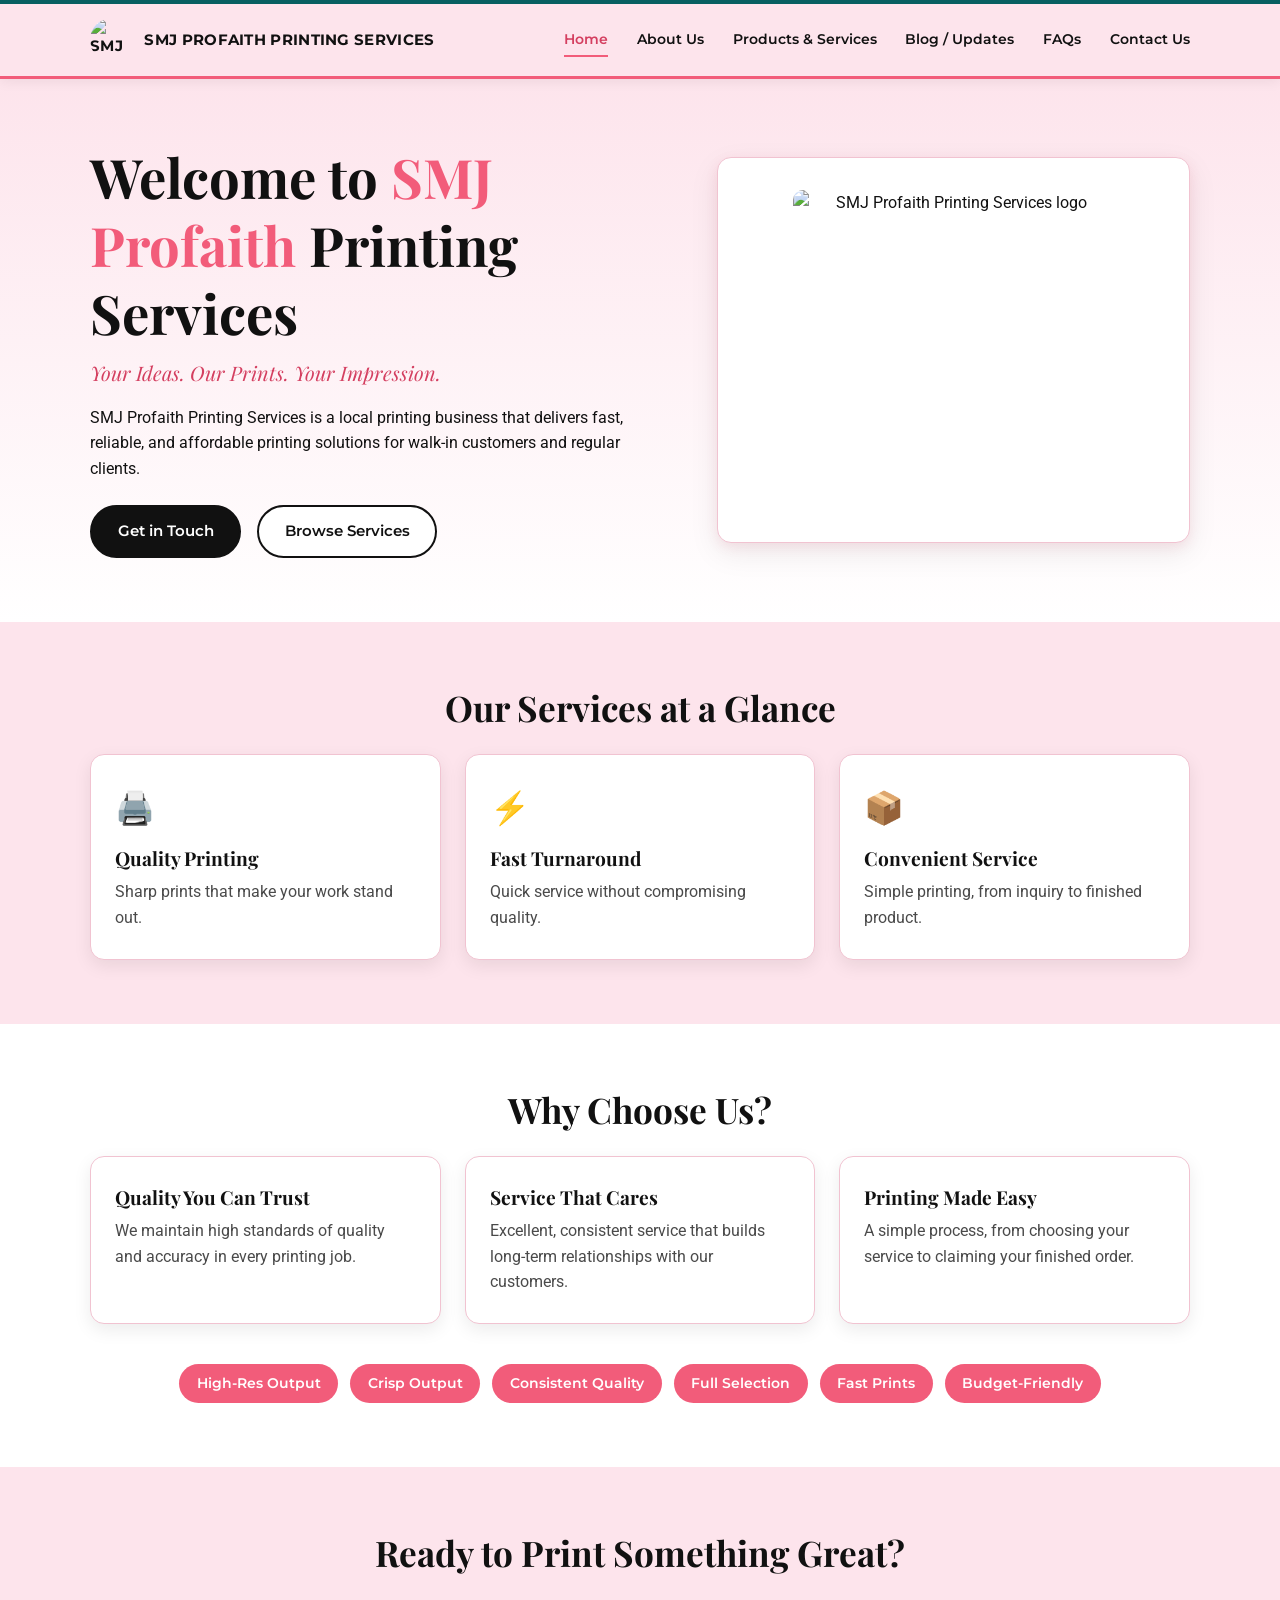
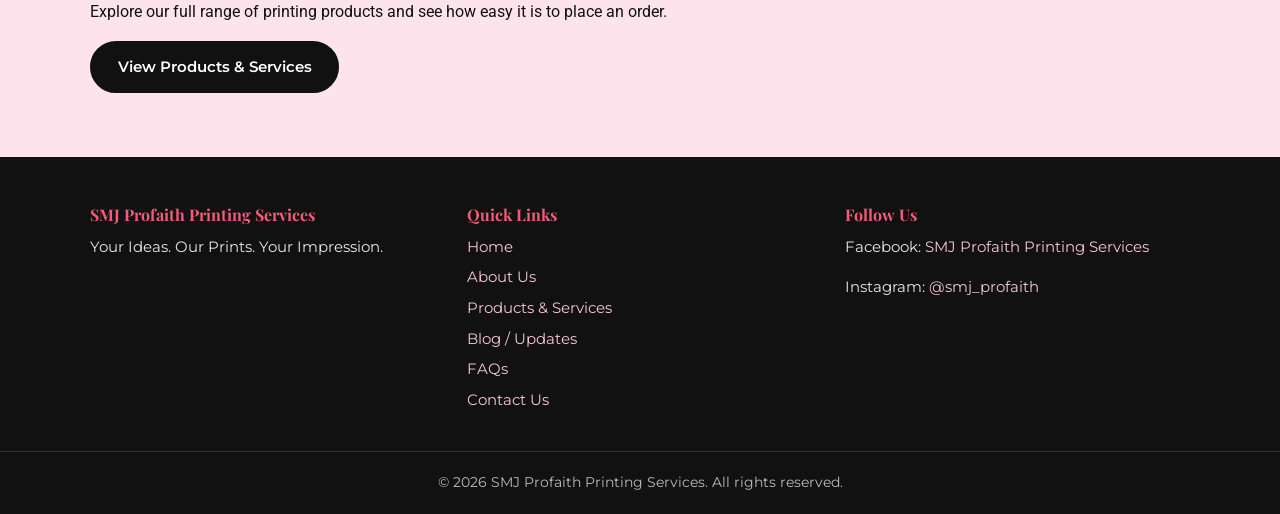
==== index.html @ 3fde3048 "Initial website upload" ====
<!DOCTYPE html>
<html lang="en">
<head>
  <meta charset="UTF-8">
  <meta name="viewport" content="width=device-width, initial-scale=1.0">
  <meta name="description" content="SMJ Profaith Printing Services offers fast, reliable, and affordable printing solutions in Muntinlupa, Philippines.">
  <title>Home | SMJ Profaith Printing Services</title>

  <!-- Google Fonts: Playfair Display (headings), Roboto & Montserrat (interface) -->
  <link rel="preconnect" href="https://fonts.googleapis.com">
  <link rel="preconnect" href="https://fonts.gstatic.com" crossorigin>
  <link href="https://fonts.googleapis.com/css2?family=Montserrat:wght@400;600;700&family=Playfair+Display:ital,wght@0,700;1,400&family=Roboto:wght@400;500;700&display=swap" rel="stylesheet">

  <link rel="stylesheet" href="style.css">
</head>
<body>

  <!-- ===== HEADER / NAVIGATION ===== -->
  <header class="site-header">
    <div class="container nav-wrap">
      <a href="index.html" class="brand">
        <img src="assets/logo.png" alt="SMJ Profaith Printing Services logo" width="44" height="44">
        <span>SMJ Profaith Printing Services</span>
      </a>

      <button class="nav-toggle" aria-expanded="false" aria-controls="site-nav" aria-label="Toggle navigation menu">
        <span></span><span></span><span></span>
      </button>

      <nav id="site-nav" class="site-nav" aria-label="Main navigation">
        <ul>
          <li><a href="index.html" aria-current="page">Home</a></li>
          <li><a href="about.html">About Us</a></li>
          <li><a href="services.html">Products &amp; Services</a></li>
          <li><a href="blog.html">Blog / Updates</a></li>
          <li><a href="faqs.html">FAQs</a></li>
          <li><a href="contact.html">Contact Us</a></li>
        </ul>
      </nav>
    </div>
  </header>

  <main>

    <!-- ===== HERO / COMPANY INTRODUCTION ===== -->
    <section class="hero">
      <div class="container hero-grid">
        <div class="hero-text reveal">
          <h1>Welcome to <span class="accent">SMJ Profaith</span> Printing Services</h1>
          <p class="tagline"><em>Your Ideas. Our Prints. Your Impression.</em></p>
          <p>
            SMJ Profaith Printing Services is a local printing business that delivers fast,
            reliable, and affordable printing solutions for walk-in customers and regular clients.
          </p>
          <div class="btn-group">
            <a href="contact.html" class="btn btn-primary">Get in Touch</a>
            <a href="services.html" class="btn btn-outline">Browse Services</a>
          </div>
        </div>

        <div class="hero-card reveal">
          <img src="assets/logo.png" alt="SMJ Profaith Printing Services logo" width="320" height="320">
        </div>
      </div>
    </section>

    <!-- ===== SERVICES AT A GLANCE ===== -->
    <section class="section section-pink">
      <div class="container">
        <h2 class="section-title">Our Services at a Glance</h2>

        <div class="card-grid">
          <article class="card reveal">
            <div class="card-icon" aria-hidden="true">🖨️</div>
            <h3>Quality Printing</h3>
            <p>Sharp prints that make your work stand out.</p>
          </article>

          <article class="card reveal">
            <div class="card-icon" aria-hidden="true">⚡</div>
            <h3>Fast Turnaround</h3>
            <p>Quick service without compromising quality.</p>
          </article>

          <article class="card reveal">
            <div class="card-icon" aria-hidden="true">📦</div>
            <h3>Convenient Service</h3>
            <p>Simple printing, from inquiry to finished product.</p>
          </article>
        </div>
      </div>
    </section>

    <!-- ===== WHY CHOOSE US ===== -->
    <section class="section">
      <div class="container">
        <h2 class="section-title">Why Choose Us?</h2>

        <div class="card-grid">
          <article class="card reveal">
            <h3>Quality You Can Trust</h3>
            <p>We maintain high standards of quality and accuracy in every printing job.</p>
          </article>

          <article class="card reveal">
            <h3>Service That Cares</h3>
            <p>Excellent, consistent service that builds long-term relationships with our customers.</p>
          </article>

          <article class="card reveal">
            <h3>Printing Made Easy</h3>
            <p>A simple process, from choosing your service to claiming your finished order.</p>
          </article>
        </div>

        <ul class="chip-list" aria-label="Highlights">
          <li>High-Res Output</li>
          <li>Crisp Output</li>
          <li>Consistent Quality</li>
          <li>Full Selection</li>
          <li>Fast Prints</li>
          <li>Budget-Friendly</li>
        </ul>
      </div>
    </section>
    

    
<!-- ===== PRODUCTS HIGHLIGHT CTA ===== -->
    <section class="section section-pink cta">
      <div class="container">
        <h2 class="section-title">Ready to Print Something Great?</h2>
        <p>Explore our full range of printing products and see how easy it is to place an order.</p>
        <a href="services.html" class="btn btn-primary">View Products &amp; Services</a>
      </div>
    </section>

  </main>

  <!-- ===== FOOTER ===== -->
  <footer class="site-footer">
    <div class="container footer-grid">
      <div>
        <h3>SMJ Profaith Printing Services</h3>
        <p>Your Ideas. Our Prints. Your Impression.</p>
      </div>
      <div>
        <h3>Quick Links</h3>
        <ul>
          <li><a href="index.html" >Home</a></li>
          <li><a href="about.html">About Us</a></li>
          <li><a href="services.html">Products &amp; Services</a></li>
          <li><a href="blog.html">Blog / Updates</a></li>
          <li><a href="faqs.html">FAQs</a></li>
          <li><a href="contact.html">Contact Us</a></li>
        </ul>
      </div>
      <div>
        <h3>Follow Us</h3>
        <p>
    Facebook:
    <a href="https://www.facebook.com/share/1EsnK7q3xP/" target="_blank" rel="noopener noreferrer">
      SMJ Profaith Printing Services
    </a>
  </p>
  <p>
    Instagram:
    <a href="https://www.instagram.com/smj_profaith/" target="_blank" rel="noopener noreferrer">
      @smj_profaith
    </a>
  </p>
</div>
    </div>
    <div class="footer-bottom">
      <p>&copy; <span id="year">2026</span> SMJ Profaith Printing Services. All rights reserved.</p>
    </div>
  </footer>

  <script src="script.js"></script>
</body>
</html>
---- style.css ----
:root {
  --pink:        #f25c7a;   /* brand pink (from logo)      */
  --pink-dark:   #d43f60;   /* hover / emphasis             */
  --pink-soft:   #fde4ec;   /* section backgrounds          */
  --white:       #ffffff;
  --black:       #111111;   /* headings & body text         */
  --gray:        #4a4a4a;   /* secondary text               */
  --border:      #f1c3d1;

  --font-heading: "Playfair Display", "Times New Roman", Times, serif;
  --font-ui:      "Montserrat", "Roboto", Arial, sans-serif;
  --font-body:    "Roboto", Arial, sans-serif;

  --radius:      14px;
  --shadow:      0 6px 18px rgba(0, 0, 0, 0.08);
  --max-width:   1140px;
}


/* --------------------------------------------------------------------------
   2. Base / reset
   -------------------------------------------------------------------------- */
*,
*::before,
*::after {
  box-sizing: border-box;
}

html {
  scroll-behavior: smooth;
  scroll-padding-top: 90px;   /* keeps headings clear of the sticky header */
}

body {
  margin: 0;
  font-family: var(--font-body);
  font-size: 1rem;
  line-height: 1.6;
  color: var(--black);
  background: var(--white);
}

img {
  max-width: 100%;
  height: auto;
  display: block;
}

a {
  color: var(--pink-dark);
  text-decoration: none;
}

a:hover,
a:focus {
  text-decoration: underline;
}

:focus-visible {
  outline: 3px solid var(--pink);
  outline-offset: 3px;
}

h1, h2, h3 {
  font-family: var(--font-heading);
  line-height: 1.25;
  margin: 0 0 0.6rem;
}

p {
  margin: 0 0 1rem;
}

ul, ol {
  margin: 0;
  padding: 0;
}


/* --------------------------------------------------------------------------
   3. Layout helpers
   -------------------------------------------------------------------------- */
.container {
  width: 100%;
  max-width: var(--max-width);
  margin: 0 auto;
  padding: 0 1.25rem;
}

.section {
  padding: 4rem 0;
}

.section-pink {
  background: var(--pink-soft);
}

.section-title {
  font-size: clamp(1.6rem, 3vw, 2.2rem);
  text-align: center;
  margin-bottom: 1.5rem;
}

.section-title.left {
  text-align: left;
}

.section-intro {
  text-align: center;
  color: var(--gray);
  max-width: 640px;
  margin: 0 auto 2rem;
}

.card-grid {
  display: grid;
  grid-template-columns: repeat(auto-fit, minmax(230px, 1fr));
  gap: 1.5rem;
}

.card-grid.two-col {
  grid-template-columns: repeat(auto-fit, minmax(300px, 1fr));
}

.split {
  display: grid;
  grid-template-columns: 1fr 1fr;
  gap: 3rem;
  align-items: center;
}


/* --------------------------------------------------------------------------
   4. Buttons
   -------------------------------------------------------------------------- */
.btn {
  display: inline-block;
  font-family: var(--font-ui);
  font-weight: 600;
  font-size: 0.95rem;
  padding: 0.75rem 1.6rem;
  border-radius: 999px;
  border: 2px solid var(--black);
  cursor: pointer;
  transition: background 0.2s ease, color 0.2s ease, transform 0.2s ease;
  text-align: center;
}

.btn:hover,
.btn:focus {
  transform: translateY(-2px);
  text-decoration: none;
}

.btn-primary {
  background: var(--black);
  color: var(--white);
}

.btn-primary:hover,
.btn-primary:focus {
  background: var(--pink);
  border-color: var(--pink);
  color: var(--white);
}

.btn-outline {
  background: var(--white);
  color: var(--black);
}

.btn-outline:hover,
.btn-outline:focus {
  background: var(--pink);
  border-color: var(--pink);
  color: var(--white);
}

.btn-block {
  width: 100%;
}

.btn-group {
  display: flex;
  flex-wrap: wrap;
  gap: 1rem;
  margin-top: 1.5rem;
}


/* --------------------------------------------------------------------------
   5. Header & Navigation
   -------------------------------------------------------------------------- */

.site-header {
  position: sticky;
  top: 0;
  z-index: 1000;
  background: var(--pink-soft);
  border-top: 4px solid #075f61;
  border-bottom: 3px solid var(--pink);
  box-shadow: 0 3px 12px rgba(0, 0, 0, 0.06);
}

.nav-wrap {
  display: flex;
  align-items: center;
  justify-content: space-between;
  min-height: 72px;
  gap: 2rem;
}

/* ===== BRAND ===== */

.brand {
  display: flex;
  align-items: center;
  gap: 0.65rem;
  flex-shrink: 0;

  color: var(--black);
  font-family: var(--font-ui);
  font-size: 0.95rem;
  font-weight: 700;
  letter-spacing: 0.02em;
  text-transform: uppercase;

  text-decoration: none;
}

.brand:hover,
.brand:focus {
  color: var(--black);
  text-decoration: none;
}

.brand img {
  width: 44px;
  height: 44px;
  border-radius: 50%;
  object-fit: cover;
  flex-shrink: 0;
}

/* ===== DESKTOP NAVIGATION ===== */

.site-nav {
  margin-left: auto;
}

.site-nav ul {
  display: flex;
  align-items: center;
  gap: 1.8rem;

  margin: 0;
  padding: 0;

  list-style: none;
}

/*
  IMPORTANT:
  Every navigation link uses exactly the same styling.
  This prevents Products & Services from looking different.
*/

.site-nav ul li {
  margin: 0;
  padding: 0;
}

.site-nav ul li a,
.site-nav ul li a:link,
.site-nav ul li a:visited {
  display: inline-block;

  padding: 0.35rem 0;

  color: var(--black);
  background: transparent;

  border: none;
  border-bottom: 2px solid transparent;
  border-radius: 0;

  font-family: var(--font-ui);
  font-size: 0.9rem;
  font-weight: 600;
  line-height: 1.4;

  text-decoration: none;
  white-space: nowrap;

  transition:
    color 0.2s ease,
    border-color 0.2s ease;
}

/* Same hover effect for EVERY navigation item */

.site-nav ul li a:hover,
.site-nav ul li a:focus-visible {
  color: var(--pink-dark);
  background: transparent;
  border-bottom-color: var(--pink);

  text-decoration: none;
}

/* Active page */

.site-nav ul li a[aria-current="page"] {
  color: var(--pink-dark);
  background: transparent;
  border-bottom-color: var(--pink);

  text-decoration: none;
}

/*
  Explicitly force Products & Services to behave exactly
  like the other navigation links.
*/

.site-nav ul li a[href="services.html"] {
  color: var(--black);
  background: transparent;

  border: none;
  border-bottom: 2px solid transparent;
  border-radius: 0;

  padding: 0.35rem 0;

  font-family: var(--font-ui);
  font-size: 0.9rem;
  font-weight: 600;

  text-decoration: none;
}

.site-nav ul li a[href="services.html"]:hover,
.site-nav ul li a[href="services.html"]:focus-visible {
  color: var(--pink-dark);
  background: transparent;
  border-bottom-color: var(--pink);

  text-decoration: none;
}


/* ===== HAMBURGER BUTTON ===== */

.nav-toggle {
  display: none;

  flex-direction: column;
  justify-content: space-between;

  gap: 5px;

  width: 36px;
  height: 30px;

  padding: 0;

  background: transparent;
  border: none;

  cursor: pointer;
}

.nav-toggle span {
  display: block;

  width: 100%;
  height: 3px;

  background: var(--black);
  border-radius: 2px;

  transition:
    transform 0.25s ease,
    opacity 0.25s ease;
}

.nav-toggle[aria-expanded="true"] span:nth-child(1) {
  transform: translateY(8px) rotate(45deg);
}

.nav-toggle[aria-expanded="true"] span:nth-child(2) {
  opacity: 0;
}

.nav-toggle[aria-expanded="true"] span:nth-child(3) {
  transform: translateY(-8px) rotate(-45deg);
}

/* --------------------------------------------------------------------------
   6. Hero (home page)
   -------------------------------------------------------------------------- */
.hero {
  padding: 4rem 0;
  background: linear-gradient(180deg, var(--pink-soft) 0%, var(--white) 100%);
}

.hero-grid {
  display: grid;
  grid-template-columns: 1.1fr 0.9fr;
  gap: 3rem;
  align-items: center;
}

.hero h1 {
  font-size: clamp(2.2rem, 5vw, 3.4rem);
  font-weight: 700;
}

.hero .accent {
  color: var(--pink);
}

.tagline {
  font-family: var(--font-heading);
  font-size: 1.25rem;
  color: var(--pink-dark);
}

.hero-card {
  background: var(--white);
  border-radius: var(--radius);
  box-shadow: var(--shadow);
  padding: 2rem;
  text-align: center;
  border: 1px solid var(--border);
}

.hero-card img {
  margin: 0 auto;
  max-width: 280px;
}


/* --------------------------------------------------------------------------
   7. Cards & highlights
   -------------------------------------------------------------------------- */
.card {
  background: var(--white);
  border: 1px solid var(--border);
  border-radius: var(--radius);
  padding: 1.75rem 1.5rem;
  box-shadow: var(--shadow);
  transition: transform 0.25s ease, box-shadow 0.25s ease;
}

.card:hover {
  transform: translateY(-4px);
  box-shadow: 0 10px 24px rgba(0, 0, 0, 0.12);
}

.card h3 {
  font-size: 1.2rem;
  color: var(--black);
}

.card p {
  color: var(--gray);
  margin: 0;
}

.card-large {
  padding: 2.25rem 2rem;
}

.card-icon {
  font-size: 2rem;
  margin-bottom: 0.75rem;
}

.chip-list {
  list-style: none;
  display: flex;
  flex-wrap: wrap;
  justify-content: center;
  gap: 0.75rem;
  margin-top: 2.5rem;
}

.chip-list li {
  font-family: var(--font-ui);
  font-weight: 600;
  font-size: 0.9rem;
  background: var(--pink);
  color: var(--white);
  padding: 0.5rem 1.1rem;
  border-radius: 999px;
}

.logo-panel,
.form-wrap,
.contact-info {
  background: var(--white);
  border-radius: var(--radius);
  box-shadow: var(--shadow);
  padding: 2rem;
  border: 1px solid var(--border);
}

.logo-panel img {
  margin: 0 auto;
  max-width: 260px;
}


/* --------------------------------------------------------------------------
   8. Page banner (inner pages)
   -------------------------------------------------------------------------- */
.page-banner {
  background: var(--pink);
  color: var(--white);
  text-align: center;
  padding: 3.5rem 0;
}

.page-banner h1 {
  font-size: clamp(2rem, 4vw, 2.8rem);
  color: var(--white);
}

.page-banner p {
  max-width: 680px;
  margin: 0 auto;
  font-size: 1.05rem;
}


/* --------------------------------------------------------------------------
   9. About Us: objectives
   -------------------------------------------------------------------------- */
.objectives {
  list-style: none;
  display: grid;
  grid-template-columns: repeat(auto-fit, minmax(220px, 1fr));
  gap: 1.5rem;
  counter-reset: obj;
}

.objectives li.card {
  position: relative;
  padding-top: 2.5rem;
}

.objectives li.card::before {
  counter-increment: obj;
  content: counter(obj);
  position: absolute;
  top: -16px;
  left: 1.25rem;
  width: 34px;
  height: 34px;
  line-height: 34px;
  text-align: center;
  font-family: var(--font-ui);
  font-weight: 700;
  background: var(--black);
  color: var(--white);
  border-radius: 50%;
}


/* --------------------------------------------------------------------------
   10. Products & Services
   -------------------------------------------------------------------------- */
.product-card {
  border-top: 5px solid var(--pink);
}

.steps {
  list-style: none;
  display: grid;
  grid-template-columns: repeat(auto-fit, minmax(220px, 1fr));
  gap: 1.5rem;
  counter-reset: step;
}

.step {
  position: relative;
  background: var(--white);
  border-radius: var(--radius);
  padding: 2rem 1.5rem 1.5rem;
  box-shadow: var(--shadow);
  border: 1px solid var(--border);
  text-align: center;
}

.step-number {
  display: inline-flex;
  align-items: center;
  justify-content: center;
  width: 48px;
  height: 48px;
  margin: 0 auto 0.75rem;
  border-radius: 50%;
  background: var(--pink);
  color: var(--white);
  font-family: var(--font-ui);
  font-weight: 700;
  font-size: 1.2rem;
}

.step h3 {
  font-size: 1.1rem;
}

.step p {
  color: var(--gray);
  font-size: 0.95rem;
  margin: 0;
}

.cta-inline {
  text-align: center;
  margin-top: 2.5rem;
}


/* --------------------------------------------------------------------------
   11. Contact page
   -------------------------------------------------------------------------- */
.contact-grid {
  display: grid;
  grid-template-columns: 1.2fr 0.8fr;
  gap: 2.5rem;
  align-items: start;
  margin-bottom: 3rem;
}

.form-group {
  margin-bottom: 1.1rem;
}

.form-group label {
  display: block;
  font-family: var(--font-ui);
  font-weight: 600;
  font-size: 0.9rem;
  margin-bottom: 0.35rem;
}

.required {
  color: var(--pink-dark);
}

.inquiry-form input,
.inquiry-form select,
.inquiry-form textarea {
  width: 100%;
  font-family: var(--font-body);
  font-size: 1rem;
  padding: 0.7rem 0.9rem;
  border: 1.5px solid #cfcfcf;
  border-radius: 8px;
  background: var(--white);
  transition: border-color 0.2s ease, box-shadow 0.2s ease;
}

.inquiry-form input:focus,
.inquiry-form select:focus,
.inquiry-form textarea:focus {
  outline: none;
  border-color: var(--pink);
  box-shadow: 0 0 0 3px rgba(242, 92, 122, 0.2);
}

.inquiry-form textarea {
  resize: vertical;
}

.inquiry-form .invalid {
  border-color: #c0392b;
}

.error-msg {
  display: block;
  min-height: 1rem;
  color: #c0392b;
  font-size: 0.82rem;
  margin-top: 0.25rem;
}

.form-status {
  margin-top: 1rem;
  font-weight: 600;
  text-align: center;
  min-height: 1.5rem;
}

.form-status.success {
  color: #1e7b45;
}

.form-status.error {
  color: #c0392b;
}

.form-note {
  font-size: 0.8rem;
  color: var(--gray);
  text-align: center;
  margin-top: 0.75rem;
}

.info-block {
  margin-bottom: 1.5rem;
  padding-bottom: 1.25rem;
  border-bottom: 1px dashed var(--border);
}

.info-block:last-child {
  border-bottom: none;
}

.info-block h3 {
  font-family: var(--font-ui);
  font-size: 0.85rem;
  letter-spacing: 0.08em;
  text-transform: uppercase;
  color: var(--pink-dark);
  margin-bottom: 0.4rem;
}

.info-block p {
  margin: 0;
}

.social-links {
  list-style: none;
}

.social-links li {
  margin-bottom: 0.4rem;
}

.map-wrap {
  border-radius: var(--radius);
  overflow: hidden;
  box-shadow: var(--shadow);
  border: 1px solid var(--border);
}


/* --------------------------------------------------------------------------
   12. Footer
   -------------------------------------------------------------------------- */
.site-footer {
  background: var(--black);
  color: #e8e8e8;
  padding-top: 3rem;
  font-size: 0.95rem;
}

.site-footer h3 {
  font-family: var(--font-ui);
  font-size: 1rem;
  color: var(--pink);
}

.site-footer a {
  color: #f7c6d3;
}

.site-footer a:hover,
.site-footer a:focus {
  color: var(--white);
}

.site-footer ul {
  list-style: none;
}

.site-footer li {
  margin-bottom: 0.4rem;
}

.footer-grid {
  display: grid;
  grid-template-columns: repeat(auto-fit, minmax(220px, 1fr));
  gap: 2rem;
  padding-bottom: 2rem;
}

.footer-bottom {
  border-top: 1px solid #333;
  text-align: center;
  padding: 1.25rem 0;
  font-size: 0.85rem;
  color: #bbb;
}

.footer-bottom p {
  margin: 0;
}


/* --------------------------------------------------------------------------
   13. Scroll reveal animation
   -------------------------------------------------------------------------- */
.reveal {
  opacity: 0;
  transform: translateY(20px);
  transition: opacity 0.6s ease, transform 0.6s ease;
}

.reveal.visible {
  opacity: 1;
  transform: translateY(0);
}

/* Respect users who prefer reduced motion */
@media (prefers-reduced-motion: reduce) {
  *,
  *::before,
  *::after {
    transition: none !important;
    animation: none !important;
    scroll-behavior: auto !important;
  }

  .reveal {
    opacity: 1;
    transform: none;
  }
}


/* --------------------------------------------------------------------------
   14. Responsive design
   -------------------------------------------------------------------------- */

/* Tablets and below */
@media (max-width: 900px) {
  .hero-grid,
  .split,
  .contact-grid {
    grid-template-columns: 1fr;
  }

  .hero-card {
    order: -1;
  }
}

/* Mobile: hamburger menu */
@media (max-width: 768px) {

  .nav-wrap {
    min-height: 68px;
  }

  .nav-toggle {
    display: flex;
    flex-shrink: 0;
  }

  .site-nav {
    position: absolute;
    top: 100%;
    left: 0;
    right: 0;

    margin-left: 0;

    background: var(--pink-soft);

    border-bottom: 3px solid var(--pink);

    display: none;

    box-shadow: 0 8px 18px rgba(0, 0, 0, 0.08);
  }

  .site-nav.open {
    display: block;
  }

  .site-nav ul {
    display: flex;
    flex-direction: column;
    align-items: stretch;

    gap: 0;
  }

  .site-nav ul li {
    border-top: 1px solid var(--border);
  }

  .site-nav ul li a,
  .site-nav ul li a:link,
  .site-nav ul li a:visited,
  .site-nav ul li a[href="services.html"] {
    display: block;

    width: 100%;

    padding: 0.9rem 1.25rem;

    color: var(--black);
    background: transparent;

    border: none;
    border-radius: 0;

    font-family: var(--font-ui);
    font-size: 0.9rem;
    font-weight: 600;

    text-decoration: none;
  }

  .site-nav ul li a:hover,
  .site-nav ul li a:focus-visible,
  .site-nav ul li a[aria-current="page"] {
    color: var(--pink-dark);
    background: var(--pink-soft);

    border: none;
    text-decoration: none;
  }

  .site-nav ul li a[href="services.html"]:hover,
  .site-nav ul li a[href="services.html"]:focus-visible {
    color: var(--pink-dark);
    background: var(--pink-soft);

    border: none;
    text-decoration: none;
  }

  .section {
    padding: 3rem 0;
  }

  .brand span {
    font-size: 0.8rem;
  }
}

/* ==========================================================================
   15. Blog / Updates
   ========================================================================== */

.blog-card {
  text-align: left;
  border-top: 5px solid var(--pink);
}

.blog-icon {
  font-size: 2.2rem;
  margin-bottom: 0.75rem;
}

.update-note {
  font-size: 0.85rem;
  font-style: italic;
  color: var(--pink-dark) !important;
  margin-top: 1rem !important;
}

.text-link {
  display: inline-block;
  margin-top: 1rem;
  font-family: var(--font-ui);
  font-weight: 600;
  color: var(--pink-dark);
}

.text-link:hover {
  color: var(--pink);
}

.community-content {
  background: var(--white);
  border: 1px solid var(--border);
  border-radius: var(--radius);
  box-shadow: var(--shadow);
  padding: 2rem;
  max-width: 850px;
  margin: 0 auto;
}

.community-content > div {
  padding: 1.25rem 0;
  border-bottom: 1px dashed var(--border);
}

.community-content > div:first-child {
  padding-top: 0;
}

.community-content > div:last-child {
  border-bottom: none;
  padding-bottom: 0;
}

.community-content h3 {
  color: var(--black);
  font-size: 1.2rem;
}


/* ==========================================================================
   16. FAQs
   ========================================================================== */

.faq-list {
  max-width: 850px;
  margin: 0 auto;
}

.faq-item {
  background: var(--white);
  border: 1px solid var(--border);
  border-radius: var(--radius);
  box-shadow: var(--shadow);
  margin-bottom: 1rem;
  overflow: hidden;
}

.faq-question {
  width: 100%;
  display: flex;
  align-items: center;
  justify-content: space-between;
  gap: 1rem;
  padding: 1.2rem 1.4rem;
  background: var(--white);
  color: var(--black);
  border: none;
  cursor: pointer;
  text-align: left;
  font-family: var(--font-ui);
  font-size: 0.95rem;
  font-weight: 600;
}

.faq-question:hover,
.faq-question:focus {
  background: var(--pink-soft);
}

.faq-icon {
  flex-shrink: 0;
  width: 28px;
  height: 28px;
  display: inline-flex;
  align-items: center;
  justify-content: center;
  border-radius: 50%;
  background: var(--pink);
  color: var(--white);
  font-size: 1.2rem;
  line-height: 1;
  transition: transform 0.2s ease;
}

.faq-question[aria-expanded="true"] .faq-icon {
  transform: rotate(45deg);
}

.faq-answer {
  display: none;
  padding: 0 1.4rem 1.3rem;
  border-top: 1px solid var(--border);
}

.faq-answer p {
  color: var(--gray);
  margin: 1rem 0 0;
}

.faq-item.open .faq-answer {
  display: block;
}

.faq-contact {
  max-width: 850px;
  margin: 2.5rem auto 0;
  padding: 2rem;
  text-align: center;
  background: var(--pink-soft);
  border: 1px solid var(--border);
  border-radius: var(--radius);
}

.faq-contact h3 {
  font-size: 1.4rem;
}

.faq-contact p {
  color: var(--gray);
}
.featured-works {
  background: var(--white);
}

.featured-card:hover {
  transform: translateY(-6px);
  box-shadow: 0 14px 30px rgba(0, 0, 0, 0.12);
}

.image-button {
  position: relative;
  display: block;
  width: 100%;
  padding: 0;
  border: none;
  background: var(--pink-soft);
  cursor: pointer;
  overflow: hidden;
}

.image-button img {
  width: 100%;
  height: 300px;
  object-fit: cover;
  transition: transform 0.45s ease;
}

.image-button:hover img,
.image-button:focus img {
  transform: scale(1.06);
}

.zoom-label {
  position: absolute;
  left: 50%;
  bottom: 1rem;
  transform: translateX(-50%);
  background: rgba(17, 17, 17, 0.82);
  color: var(--white);
  padding: 0.45rem 0.9rem;
  border-radius: 999px;
  font-family: var(--font-ui);
  font-size: 0.78rem;
  font-weight: 600;
  opacity: 0;
  transition: opacity 0.25s ease;
  pointer-events: none;
  white-space: nowrap;
}

.image-button:hover .zoom-label,
.image-button:focus .zoom-label {
  opacity: 1;
}

.featured-content {
  padding: 1.4rem 1.5rem 1.6rem;
  text-align: center;
}

.featured-content h3 {
  font-size: 1.25rem;
  margin-bottom: 0.45rem;
  color: var(--black);
}

.featured-content p {
  color: var(--gray);
  margin: 0;
  font-size: 0.95rem;
}

.image-lightbox {
  position: fixed;
  inset: 0;
  z-index: 9999;
  display: flex;
  align-items: center;
  justify-content: center;
  padding: 2rem;
  background: rgba(17, 17, 17, 0.88);
  opacity: 0;
  visibility: hidden;
  pointer-events: none;
  transition: opacity 0.3s ease, visibility 0.3s ease;
}

.image-lightbox.active {
  opacity: 1;
  visibility: visible;
  pointer-events: auto;
}

.lightbox-content {
  max-width: 1000px;
  max-height: 90vh;
  text-align: center;
  transform: scale(0.85);
  transition: transform 0.35s ease;
}

.image-lightbox.active .lightbox-content {
  transform: scale(1);
}

.lightbox-content img {
  max-width: 100%;
  max-height: 78vh;
  width: auto;
  height: auto;
  margin: 0 auto;
  border-radius: var(--radius);
  box-shadow: 0 20px 50px rgba(0, 0, 0, 0.35);
  object-fit: contain;
}

.lightbox-content p {
  margin: 1rem 0 0;
  color: var(--white);
  font-family: var(--font-ui);
  font-weight: 600;
  font-size: 1rem;
}

.lightbox-close {
  position: absolute;
  top: 1.25rem;
  right: 1.5rem;
  width: 46px;
  height: 46px;
  display: flex;
  align-items: center;
  justify-content: center;
  border: 2px solid var(--white);
  border-radius: 50%;
  background: transparent;
  color: var(--white);
  font-size: 2rem;
  line-height: 1;
  cursor: pointer;
  transition: background 0.2s ease, color 0.2s ease, transform 0.2s ease;
}

.lightbox-close:hover,
.lightbox-close:focus {
  background: var(--pink);
  border-color: var(--pink);
  transform: rotate(90deg);
}

body.lightbox-open {
  overflow: hidden;
}

@media (max-width: 700px) {
  .featured-grid {
    grid-template-columns: 1fr;
    gap: 1.5rem;
  }

  .image-button img {
    height: 260px;
  }

  .image-lightbox {
    padding: 1rem;
  }

  .lightbox-content img {
    max-height: 75vh;
  }

  .lightbox-close {
    top: 0.8rem;
    right: 0.8rem;
    width: 42px;
    height: 42px;
  }
}
.what-you-get-products {
  margin-bottom: 20px;
}

.what-you-get-description {
  max-width: 850px;
  margin: 35px auto 0;
  text-align: center;
}

.what-you-get-description p {
  margin-bottom: 20px;
  line-height: 1.8;
}

.what-you-get-description .btn {
  display: inline-block;
}

.service-highlights {
  margin-top: 0;
}

.service-highlights-button {
  text-align: center;
  margin-top: 30px;
}

.service-highlights-button .btn {
  display: inline-block;
}
/* =========================================================
   ENHANCED PRODUCTS & SERVICES DESIGN
   ========================================================= */


/* ===== PAGE BANNER ===== */

.services-banner {
  position: relative;
  overflow: hidden;
}

.services-banner::before {
  content: "";
  position: absolute;
  width: 260px;
  height: 260px;
  border-radius: 50%;
  background: rgba(242, 92, 122, 0.08);
  top: -100px;
  right: 8%;
}

.services-banner::after {
  content: "";
  position: absolute;
  width: 180px;
  height: 180px;
  border-radius: 50%;
  background: rgba(242, 92, 122, 0.06);
  bottom: -90px;
  left: 8%;
}

.services-banner .container {
  position: relative;
  z-index: 2;
}

.banner-label {
  color: var(--pink);
  font-family: "Montserrat", sans-serif;
  font-size: 0.78rem;
  font-weight: 700;
  letter-spacing: 3px;
  margin-bottom: 12px;
  text-transform: uppercase;
}


/* ===== SECTION HEADINGS ===== */

.section-heading {
  max-width: 720px;
  margin: 0 auto 55px;
  text-align: center;
}

.section-label {
  display: inline-block;
  margin-bottom: 12px;

  color: var(--pink);
  font-family: "Montserrat", sans-serif;
  font-size: 0.75rem;
  font-weight: 700;
  letter-spacing: 3px;
  text-transform: uppercase;
}

.section-heading .section-title {
  margin-bottom: 16px;

  font-family: "Playfair Display", serif;
  font-size: clamp(2rem, 4vw, 3rem);
  font-weight: 700;
  line-height: 1.15;
}

.section-intro {
  max-width: 650px;
  margin: 0 auto;

  color: var(--gray);
  font-family: "Montserrat", sans-serif;
  font-size: 0.95rem;
  line-height: 1.8;
}


/* =========================================================
   WHAT YOU GET
   ========================================================= */

.what-you-get-section {
  background: #ffffff;
  padding-top: 90px;
  padding-bottom: 100px;
}


/* Product name cards */

.what-you-get-grid {
  display: grid;
  grid-template-columns: repeat(5, 1fr);
  gap: 18px;
  align-items: stretch;
}


.simple-product-card {
  position: relative;

  min-height: 150px;
  padding: 30px 22px;

  display: flex;
  flex-direction: column;
  justify-content: flex-end;

  background: #ffffff;
  border: 1px solid var(--border);
  border-radius: 18px;

  box-shadow: 0 8px 25px rgba(0, 0, 0, 0.05);

  overflow: hidden;

  transition:
    transform 0.3s ease,
    box-shadow 0.3s ease,
    border-color 0.3s ease;
}


.simple-product-card::before {
  content: "";

  position: absolute;
  top: 0;
  left: 0;

  width: 100%;
  height: 5px;

  background: var(--pink);

  transform: scaleX(0);
  transform-origin: left;

  transition: transform 0.3s ease;
}


.simple-product-card:hover {
  transform: translateY(-8px);

  border-color: var(--pink);

  box-shadow: 0 16px 35px rgba(242, 92, 122, 0.13);
}


.simple-product-card:hover::before {
  transform: scaleX(1);
}


.product-number {
  position: absolute;
  top: 20px;
  right: 20px;

  color: #e8d9df;

  font-family: "Montserrat", sans-serif;
  font-size: 0.72rem;
  font-weight: 700;
  letter-spacing: 1px;
}


.simple-product-card h3 {
  margin: 0;

  color: var(--black);

  font-family: "Playfair Display", serif;
  font-size: 1.35rem;
  font-weight: 700;
}


/* Description */

.what-you-get-description {
  max-width: 850px;
  margin: 65px auto 0;

  text-align: center;
}


.description-line {
  width: 55px;
  height: 3px;

  margin: 0 auto 25px;

  background: var(--pink);
  border-radius: 10px;
}


.what-you-get-description p {
  margin: 0 auto 25px;

  color: var(--gray);

  font-family: "Montserrat", sans-serif;
  font-size: 0.96rem;
  line-height: 1.9;
}


/* ===== BUTTONS ===== */

.what-you-get-description .btn,
.service-highlights-button .btn {
  display: inline-flex;
  align-items: center;
  justify-content: center;
  gap: 10px;
}


.what-you-get-description .btn span,
.service-highlights-button .btn span {
  font-size: 1.05rem;

  transition: transform 0.25s ease;
}


.what-you-get-description .btn:hover span,
.service-highlights-button .btn:hover span {
  transform: translateX(4px);
}


/* =========================================================
   SERVICE HIGHLIGHTS
   ========================================================= */

.service-highlights-section {
  position: relative;

  background: var(--pink-soft);

  padding-top: 100px;
  padding-bottom: 100px;

  overflow: hidden;
}


.service-highlights-section::before {
  content: "";

  position: absolute;

  width: 420px;
  height: 420px;

  border-radius: 50%;

  background: rgba(242, 92, 122, 0.08);

  top: -210px;
  right: -100px;
}


.service-highlights-section::after {
  content: "";

  position: absolute;

  width: 300px;
  height: 300px;

  border-radius: 50%;

  background: rgba(255, 255, 255, 0.5);

  bottom: -160px;
  left: -100px;
}


.service-highlights-section .container {
  position: relative;
  z-index: 2;
}


.service-highlights-section .section-heading {
  margin-bottom: 55px;
}


.service-highlights-section .section-title {
  color: var(--black);
}


/* Highlight cards */

.service-highlight-grid {
  display: grid;

  grid-template-columns: repeat(2, 1fr);

  gap: 22px;
}


.highlight-card {
  position: relative;

  display: flex;
  gap: 22px;

  padding: 30px;

  background: rgba(255, 255, 255, 0.92);

  border: 1px solid rgba(242, 92, 122, 0.14);

  border-radius: 20px;

  box-shadow: 0 8px 25px rgba(0, 0, 0, 0.04);

  transition:
    transform 0.3s ease,
    box-shadow 0.3s ease;
}


.highlight-card:hover {
  transform: translateY(-7px);

  box-shadow: 0 16px 35px rgba(0, 0, 0, 0.08);
}


.highlight-number {
  flex: 0 0 auto;

  width: 48px;
  height: 48px;

  display: flex;
  align-items: center;
  justify-content: center;

  background: var(--pink-soft);

  color: var(--pink);

  border-radius: 50%;

  font-family: "Montserrat", sans-serif;
  font-size: 0.75rem;
  font-weight: 700;
}


.highlight-content h3 {
  margin: 0 0 10px;

  color: var(--black);

  font-family: "Playfair Display", serif;
  font-size: 1.35rem;
}


.highlight-content p {
  margin: 0;

  color: var(--gray);

  font-family: "Montserrat", sans-serif;
  font-size: 0.88rem;
  line-height: 1.8;
}


/* Last card */

.highlight-card:last-child {
  grid-column: 1 / -1;

  max-width: calc(50% - 11px);
  width: 100%;
  justify-self: center;
}


/* Service button */

.service-highlights-button {
  position: relative;

  text-align: center;

  margin-top: 45px;
}


.btn-white {
  display: inline-flex;

  align-items: center;
  justify-content: center;
  gap: 10px;

  padding: 13px 25px;

  background: #ffffff;

  color: var(--pink);

  border: 1px solid #ffffff;

  border-radius: 999px;

  font-family: "Montserrat", sans-serif;
  font-size: 0.82rem;
  font-weight: 700;

  text-decoration: none;

  box-shadow: 0 8px 20px rgba(0, 0, 0, 0.08);

  transition:
    transform 0.25s ease,
    box-shadow 0.25s ease,
    background 0.25s ease;
}


.btn-white:hover {
  transform: translateY(-3px);

  background: var(--pink);

  color: #ffffff;

  box-shadow: 0 12px 25px rgba(242, 92, 122, 0.22);
}


/* =========================================================
   ORDER PROCESS
   ========================================================= */

.order-process-section {
  background: #ffffff;

  padding-top: 100px;
  padding-bottom: 100px;
}


.process-grid {
  display: grid;

  grid-template-columns: repeat(4, 1fr);

  gap: 20px;
}


.process-card {
  padding: 30px 25px;

  background: #ffffff;

  border: 1px solid #eeeeee;

  border-radius: 18px;

  text-align: center;

  box-shadow: 0 8px 25px rgba(0, 0, 0, 0.04);

  transition:
    transform 0.3s ease,
    box-shadow 0.3s ease;
}


.process-card:hover {
  transform: translateY(-7px);

  box-shadow: 0 15px 30px rgba(0, 0, 0, 0.08);
}


.process-card > span {
  display: inline-flex;

  align-items: center;
  justify-content: center;

  width: 48px;
  height: 48px;

  margin-bottom: 18px;

  background: var(--pink-soft);

  color: var(--pink);

  border-radius: 50%;

  font-family: "Montserrat", sans-serif;
  font-size: 0.75rem;
  font-weight: 700;
}


.process-card h3 {
  margin-bottom: 10px;

  font-family: "Playfair Display", serif;
  font-size: 1.2rem;
}


.process-card p {
  margin: 0;

  color: var(--gray);

  font-family: "Montserrat", sans-serif;
  font-size: 0.82rem;
  line-height: 1.7;
}


/* =========================================================
   FOOTER FONT
   ========================================================= */

.site-footer,
.site-footer p,
.site-footer a {
  font-family: "Montserrat", sans-serif;
}


.site-footer h3 {
  font-family: "Playfair Display", serif;
}


/* =========================================================
   RESPONSIVE DESIGN
   ========================================================= */

@media (max-width: 1000px) {

  .what-you-get-grid {
    grid-template-columns: repeat(3, 1fr);
  }

  .service-highlight-grid {
    grid-template-columns: 1fr;
  }

  .highlight-card:last-child {
    grid-column: auto;

    max-width: none;
  }

  .process-grid {
    grid-template-columns: repeat(2, 1fr);
  }

}


@media (max-width: 700px) {

  .what-you-get-section,
  .service-highlights-section,
  .order-process-section {
    padding-top: 70px;
    padding-bottom: 70px;
  }


  .section-heading {
    margin-bottom: 40px;
  }


  .what-you-get-grid {
    grid-template-columns: repeat(2, 1fr);
  }


  .simple-product-card {
    min-height: 130px;

    padding: 25px 18px;
  }


  .simple-product-card h3 {
    font-size: 1.15rem;
  }


  .service-highlight-grid {
    grid-template-columns: 1fr;
  }


  .highlight-card {
    padding: 25px;

    gap: 16px;
  }


  .highlight-content h3 {
    font-size: 1.2rem;
  }


  .process-grid {
    grid-template-columns: 1fr;
  }

}


@media (max-width: 480px) {

  .what-you-get-grid {
    grid-template-columns: 1fr;
  }


  .simple-product-card {
    min-height: 115px;
  }


  .highlight-card {
    flex-direction: column;
  }


  .highlight-number {
    width: 42px;
    height: 42px;
  }


  .what-you-get-description {
    margin-top: 50px;
  }


  .what-you-get-description p {
    font-size: 0.88rem;
  }

}
/* ==========================================================
   HERO LOGO - BORDER, SHADOW & CLICK-TO-ZOOM EFFECT
   ========================================================== */

.hero-card {
  position: relative;
  display: flex;
  align-items: center;
  justify-content: center;

  padding: 2rem;

  background: var(--white);

  border: 1.5px solid var(--border);
  border-radius: var(--radius);

  box-shadow:
    0 10px 30px rgba(0, 0, 0, 0.08),
    0 4px 12px rgba(242, 92, 122, 0.10);

  overflow: hidden;

  cursor: zoom-in;

  transition:
    transform 0.3s ease,
    box-shadow 0.3s ease,
    border-color 0.3s ease;
}

.hero-card:hover {
  transform: translateY(-4px);

  border-color: var(--pink);

  box-shadow:
    0 16px 35px rgba(0, 0, 0, 0.12),
    0 6px 18px rgba(242, 92, 122, 0.18);
}

.hero-card img {
  display: block;

  width: 100%;
  max-width: 320px;
  height: auto;

  border-radius: 10px;

  transition:
    transform 0.45s ease,
    filter 0.3s ease;
}

.hero-card:hover img {
  transform: scale(1.04);
  filter: brightness(1.02);
}


/* Small "Click to view" hint */

.hero-card::after {
  content: "Click to view";

  position: absolute;
  bottom: 14px;
  right: 14px;

  padding: 0.4rem 0.7rem;

  background: rgba(17, 17, 17, 0.82);
  color: var(--white);

  border-radius: 999px;

  font-family: var(--font-ui);
  font-size: 0.7rem;
  font-weight: 600;

  opacity: 0;
  transform: translateY(5px);

  transition:
    opacity 0.25s ease,
    transform 0.25s ease;

  pointer-events: none;
}

.hero-card:hover::after {
  opacity: 1;
  transform: translateY(0);
}


/* ==========================================================
   LOGO LIGHTBOX
   ========================================================== */

.logo-lightbox {
  position: fixed;
  inset: 0;

  z-index: 9999;

  display: flex;
  align-items: center;
  justify-content: center;

  padding: 2rem;

  background: rgba(17, 17, 17, 0.82);

  opacity: 0;
  visibility: hidden;

  transition:
    opacity 0.3s ease,
    visibility 0.3s ease;

  cursor: zoom-out;
}

.logo-lightbox.open {
  opacity: 1;
  visibility: visible;
}

.logo-lightbox-content {
  position: relative;

  display: flex;
  align-items: center;
  justify-content: center;

  max-width: min(850px, 92vw);
  max-height: 90vh;

  padding: 1.5rem;

  background: var(--white);

  border: 2px solid var(--pink);
  border-radius: 18px;

  box-shadow:
    0 25px 70px rgba(0, 0, 0, 0.30);

  transform: scale(0.75);

  transition: transform 0.35s ease;

  cursor: default;
}

.logo-lightbox.open .logo-lightbox-content {
  transform: scale(1);
}

.logo-lightbox-content img {
  display: block;

  width: auto;
  max-width: min(700px, 80vw);
  max-height: 75vh;

  object-fit: contain;

  border-radius: 10px;
}


/* Close button */

.logo-lightbox-close {
  position: absolute;

  top: -16px;
  right: -16px;

  width: 42px;
  height: 42px;

  display: flex;
  align-items: center;
  justify-content: center;

  background: var(--pink);
  color: var(--white);

  border: 3px solid var(--white);
  border-radius: 50%;

  font-family: Arial, sans-serif;
  font-size: 1.6rem;
  font-weight: 400;

  line-height: 1;

  cursor: pointer;

  box-shadow: 0 5px 15px rgba(0, 0, 0, 0.20);

  transition:
    background 0.2s ease,
    transform 0.2s ease;
}

.logo-lightbox-close:hover {
  background: var(--pink-dark);
  transform: scale(1.08);
}


/* Mobile */

@media (max-width: 768px) {

  .hero-card {
    padding: 1.25rem;
  }

  .hero-card::after {
    display: none;
  }

  .logo-lightbox {
    padding: 1rem;
  }

  .logo-lightbox-content {
    width: 92vw;
    padding: 1rem;
  }

  .logo-lightbox-content img {
    max-width: 82vw;
    max-height: 70vh;
  }

  .logo-lightbox-close {
    top: -12px;
    right: -8px;

    width: 38px;
    height: 38px;

    font-size: 1.4rem;
  }
}
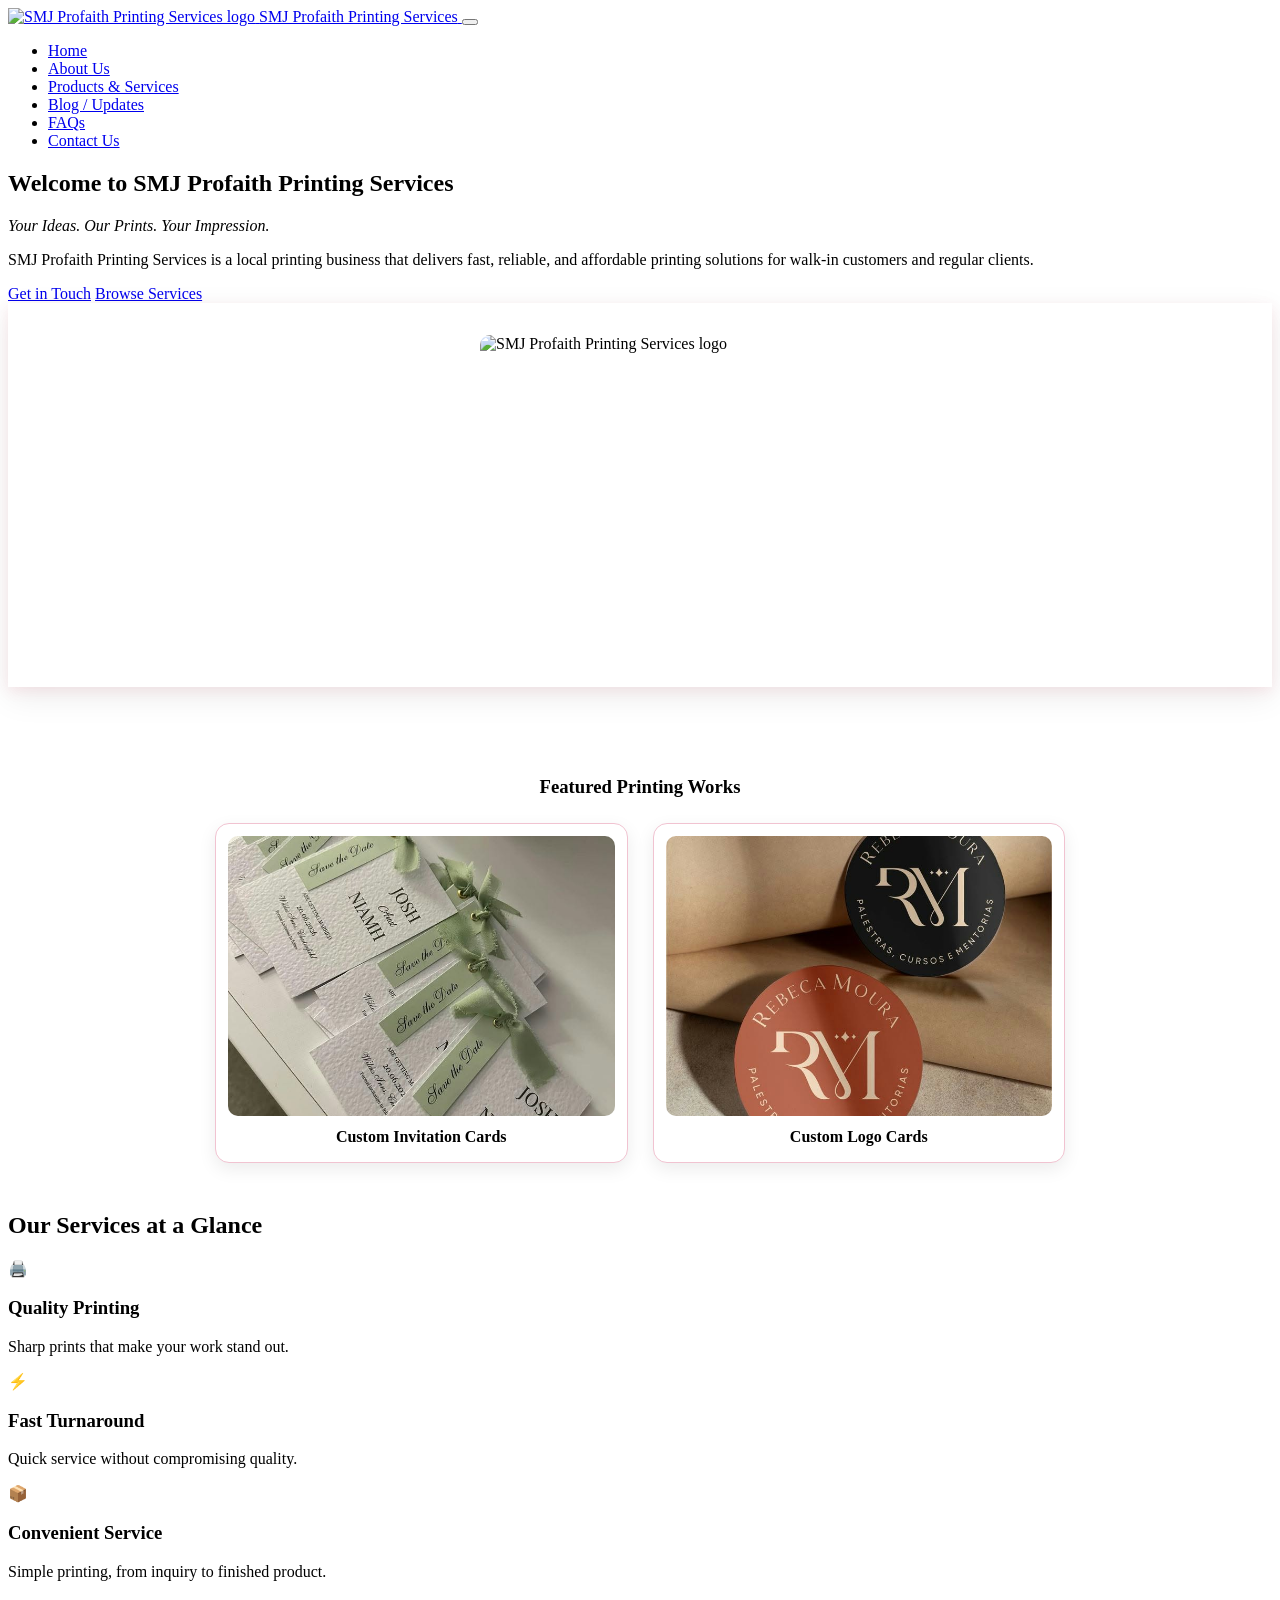
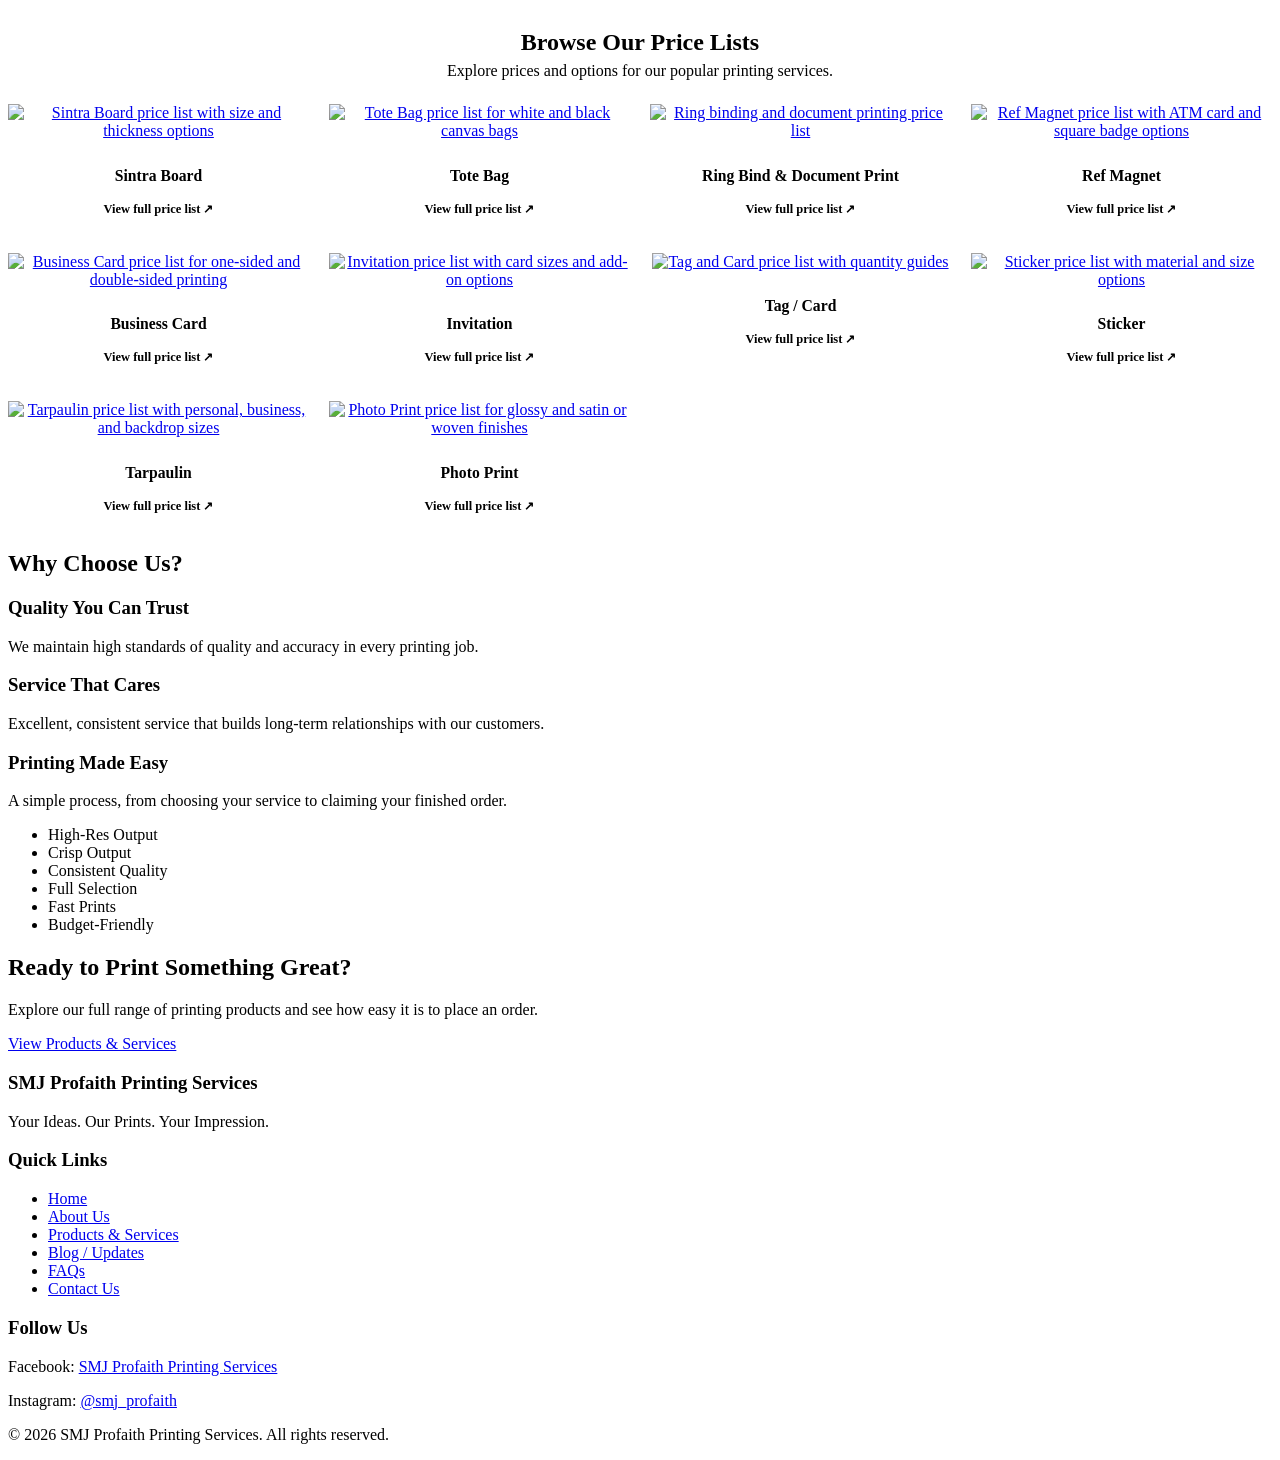
==== commit 744703a8: "Update homepage featured printing works and images" ====
--- a/index.html
+++ b/index.html
@@ -11,7 +11,10 @@
   <link rel="preconnect" href="https://fonts.gstatic.com" crossorigin>
   <link href="https://fonts.googleapis.com/css2?family=Montserrat:wght@400;600;700&family=Playfair+Display:ital,wght@0,700;1,400&family=Roboto:wght@400;500;700&display=swap" rel="stylesheet">
 
-  <link rel="stylesheet" href="style.css">
+  <link rel="stylesheet" href="css/base.css">
+  <link rel="stylesheet" href="css/pages.css">
+  <link rel="stylesheet" href="css/services.css">
+  <link rel="stylesheet" href="css/home.css">
 </head>
 <body>
 
@@ -61,7 +64,24 @@
         <div class="hero-card reveal">
           <img src="assets/logo.png" alt="SMJ Profaith Printing Services logo" width="320" height="320">
         </div>
-      </div>
+
+          <div class="featured-works">
+          <h3>Featured Printing Works</h3>
+
+          <div class="featured-works-grid">
+            <div class="work-card">
+              <img src="assets/InvitationCards.jpg" alt="Custom Invitation Cards">
+              <p>Custom Invitation Cards</p>
+            </div>
+            
+            <div class="work-card">
+              <img src="assets/LogoCards.jpg" alt="Custom Logo Cards">
+              <p>Custom Logo Cards</p>
+            </div>
+          </div>
+        </div>
+      </div>
+
     </section>
 
     <!-- ===== SERVICES AT A GLANCE ===== -->
@@ -86,6 +106,93 @@
             <div class="card-icon" aria-hidden="true">📦</div>
             <h3>Convenient Service</h3>
             <p>Simple printing, from inquiry to finished product.</p>
+          </article>
+        </div>
+
+        <div class="rate-list-heading">
+          <h3>Browse Our Price Lists</h3>
+          <p>Explore prices and options for our popular printing services.</p>
+        </div>
+
+        <div class="rate-card-grid">
+          <article class="rate-card reveal">
+            <a href="assets/service-rates/sintra-board.jpg" target="_blank" rel="noopener noreferrer" aria-label="Open the full Sintra Board price list">
+              <img src="assets/service-rates/sintra-board.jpg" alt="Sintra Board price list with size and thickness options" width="374" height="561" loading="lazy">
+            </a>
+            <h4>Sintra Board</h4>
+            <p class="rate-card-link-label">View full price list ↗</p>
+          </article>
+
+          <article class="rate-card reveal">
+            <a href="assets/service-rates/tote-bag.jpg" target="_blank" rel="noopener noreferrer" aria-label="Open the full Tote Bag price list">
+              <img src="assets/service-rates/tote-bag.jpg" alt="Tote Bag price list for white and black canvas bags" width="375" height="560" loading="lazy">
+            </a>
+            <h4>Tote Bag</h4>
+            <p class="rate-card-link-label">View full price list ↗</p>
+          </article>
+
+          <article class="rate-card reveal">
+            <a href="assets/service-rates/ring-bind-document-print.jpg" target="_blank" rel="noopener noreferrer" aria-label="Open the full Ring Bind and Document Print price list">
+              <img src="assets/service-rates/ring-bind-document-print.jpg" alt="Ring binding and document printing price list" width="377" height="560" loading="lazy">
+            </a>
+            <h4>Ring Bind &amp; Document Print</h4>
+            <p class="rate-card-link-label">View full price list ↗</p>
+          </article>
+
+          <article class="rate-card reveal">
+            <a href="assets/service-rates/ref-magnet.jpg" target="_blank" rel="noopener noreferrer" aria-label="Open the full Ref Magnet price list">
+              <img src="assets/service-rates/ref-magnet.jpg" alt="Ref Magnet price list with ATM card and square badge options" width="377" height="562" loading="lazy">
+            </a>
+            <h4>Ref Magnet</h4>
+            <p class="rate-card-link-label">View full price list ↗</p>
+          </article>
+
+          <article class="rate-card reveal">
+            <a href="assets/service-rates/business-card.jpg" target="_blank" rel="noopener noreferrer" aria-label="Open the full Business Card price list">
+              <img src="assets/service-rates/business-card.jpg" alt="Business Card price list for one-sided and double-sided printing" width="377" height="562" loading="lazy">
+            </a>
+            <h4>Business Card</h4>
+            <p class="rate-card-link-label">View full price list ↗</p>
+          </article>
+
+          <article class="rate-card reveal">
+            <a href="assets/service-rates/invitation.jpg" target="_blank" rel="noopener noreferrer" aria-label="Open the full Invitation price list">
+              <img src="assets/service-rates/invitation.jpg" alt="Invitation price list with card sizes and add-on options" width="376" height="561" loading="lazy">
+            </a>
+            <h4>Invitation</h4>
+            <p class="rate-card-link-label">View full price list ↗</p>
+          </article>
+
+          <article class="rate-card reveal">
+            <a href="assets/service-rates/tag-card.jpg" target="_blank" rel="noopener noreferrer" aria-label="Open the full Tag and Card price list">
+              <img src="assets/service-rates/tag-card.jpg" alt="Tag and Card price list with quantity guides" width="376" height="560" loading="lazy">
+            </a>
+            <h4>Tag / Card</h4>
+            <p class="rate-card-link-label">View full price list ↗</p>
+          </article>
+
+          <article class="rate-card reveal">
+            <a href="assets/service-rates/sticker.jpg" target="_blank" rel="noopener noreferrer" aria-label="Open the full Sticker price list">
+              <img src="assets/service-rates/sticker.jpg" alt="Sticker price list with material and size options" width="375" height="562" loading="lazy">
+            </a>
+            <h4>Sticker</h4>
+            <p class="rate-card-link-label">View full price list ↗</p>
+          </article>
+
+          <article class="rate-card reveal">
+            <a href="assets/service-rates/tarpaulin.jpg" target="_blank" rel="noopener noreferrer" aria-label="Open the full Tarpaulin price list">
+              <img src="assets/service-rates/tarpaulin.jpg" alt="Tarpaulin price list with personal, business, and backdrop sizes" width="375" height="561" loading="lazy">
+            </a>
+            <h4>Tarpaulin</h4>
+            <p class="rate-card-link-label">View full price list ↗</p>
+          </article>
+
+          <article class="rate-card reveal">
+            <a href="assets/service-rates/photo-print.jpg" target="_blank" rel="noopener noreferrer" aria-label="Open the full Photo Print price list">
+              <img src="assets/service-rates/photo-print.jpg" alt="Photo Print price list for glossy and satin or woven finishes" width="377" height="562" loading="lazy">
+            </a>
+            <h4>Photo Print</h4>
+            <p class="rate-card-link-label">View full price list ↗</p>
           </article>
         </div>
       </div>
@@ -123,9 +230,8 @@
         </ul>
       </div>
     </section>
-    
-
-    
+
+
 <!-- ===== PRODUCTS HIGHLIGHT CTA ===== -->
     <section class="section section-pink cta">
       <div class="container">
--- a/css/home.css
+++ b/css/home.css
@@ -0,0 +1,400 @@
+/* Home-page hero lightbox and price-list gallery. */
+/* ==========================================================
+   HERO LOGO - BORDER, SHADOW & CLICK-TO-ZOOM EFFECT
+   ========================================================== */
+
+.hero-card {
+  position: relative;
+  display: flex;
+  align-items: center;
+  justify-content: center;
+
+  padding: 2rem;
+
+  background: var(--white);
+
+  border: 1.5px solid var(--border);
+  border-radius: var(--radius);
+
+  box-shadow:
+    0 10px 30px rgba(0, 0, 0, 0.08),
+    0 4px 12px rgba(242, 92, 122, 0.10);
+
+  overflow: hidden;
+
+  cursor: zoom-in;
+
+  transition:
+    transform 0.3s ease,
+    box-shadow 0.3s ease,
+    border-color 0.3s ease;
+}
+
+.hero-card:hover {
+  transform: translateY(-4px);
+
+  border-color: var(--pink);
+
+  box-shadow:
+    0 16px 35px rgba(0, 0, 0, 0.12),
+    0 6px 18px rgba(242, 92, 122, 0.18);
+}
+
+.hero-card img {
+  display: block;
+
+  width: 100%;
+  max-width: 320px;
+  height: auto;
+
+  border-radius: 10px;
+
+  transition:
+    transform 0.45s ease,
+    filter 0.3s ease;
+}
+
+.hero-card:hover img {
+  transform: scale(1.04);
+  filter: brightness(1.02);
+}
+
+
+/* Small "Click to view" hint */
+
+.hero-card::after {
+  content: "Click to view";
+
+  position: absolute;
+  bottom: 14px;
+  right: 14px;
+
+  padding: 0.4rem 0.7rem;
+
+  background: rgba(17, 17, 17, 0.82);
+  color: var(--white);
+
+  border-radius: 999px;
+
+  font-family: var(--font-ui);
+  font-size: 0.7rem;
+  font-weight: 600;
+
+  opacity: 0;
+  transform: translateY(5px);
+
+  transition:
+    opacity 0.25s ease,
+    transform 0.25s ease;
+
+  pointer-events: none;
+}
+
+.hero-card:hover::after {
+  opacity: 1;
+  transform: translateY(0);
+}
+
+
+/* ==========================================================
+   LOGO LIGHTBOX
+   ========================================================== */
+
+.logo-lightbox {
+  position: fixed;
+  inset: 0;
+
+  z-index: 9999;
+
+  display: flex;
+  align-items: center;
+  justify-content: center;
+
+  padding: 2rem;
+
+  background: rgba(17, 17, 17, 0.82);
+
+  opacity: 0;
+  visibility: hidden;
+
+  transition:
+    opacity 0.3s ease,
+    visibility 0.3s ease;
+
+  cursor: zoom-out;
+}
+
+.logo-lightbox.open {
+  opacity: 1;
+  visibility: visible;
+}
+
+.logo-lightbox-content {
+  position: relative;
+
+  display: flex;
+  align-items: center;
+  justify-content: center;
+
+  max-width: min(850px, 92vw);
+  max-height: 90vh;
+
+  padding: 1.5rem;
+
+  background: var(--white);
+
+  border: 2px solid var(--pink);
+  border-radius: 18px;
+
+  box-shadow:
+    0 25px 70px rgba(0, 0, 0, 0.30);
+
+  transform: scale(0.75);
+
+  transition: transform 0.35s ease;
+
+  cursor: default;
+}
+
+.logo-lightbox.open .logo-lightbox-content {
+  transform: scale(1);
+}
+
+.logo-lightbox-content img {
+  display: block;
+
+  width: auto;
+  max-width: min(700px, 80vw);
+  max-height: 75vh;
+
+  object-fit: contain;
+
+  border-radius: 10px;
+}
+
+
+/* Close button */
+
+.logo-lightbox-close {
+  position: absolute;
+
+  top: -16px;
+  right: -16px;
+
+  width: 42px;
+  height: 42px;
+
+  display: flex;
+  align-items: center;
+  justify-content: center;
+
+  background: var(--pink);
+  color: var(--white);
+
+  border: 3px solid var(--white);
+  border-radius: 50%;
+
+  font-family: Arial, sans-serif;
+  font-size: 1.6rem;
+  font-weight: 400;
+
+  line-height: 1;
+
+  cursor: pointer;
+
+  box-shadow: 0 5px 15px rgba(0, 0, 0, 0.20);
+
+  transition:
+    background 0.2s ease,
+    transform 0.2s ease;
+}
+
+.logo-lightbox-close:hover {
+  background: var(--pink-dark);
+  transform: scale(1.08);
+}
+
+
+/* Mobile */
+
+@media (max-width: 768px) {
+
+  .hero-card {
+    padding: 1.25rem;
+  }
+
+  .hero-card::after {
+    display: none;
+  }
+
+  .logo-lightbox {
+    padding: 1rem;
+  }
+
+  .logo-lightbox-content {
+    width: 92vw;
+    padding: 1rem;
+  }
+
+  .logo-lightbox-content img {
+    max-width: 82vw;
+    max-height: 70vh;
+  }
+
+  .logo-lightbox-close {
+    top: -12px;
+    right: -8px;
+
+    width: 38px;
+    height: 38px;
+
+    font-size: 1.4rem;
+  }
+}
+
+
+/* Home page service price-list gallery */
+.rate-list-heading {
+  margin: 3rem 0 1.5rem;
+  text-align: center;
+}
+
+.rate-list-heading h3 {
+  margin-bottom: 0.4rem;
+  font-size: 1.5rem;
+}
+
+.rate-list-heading p {
+  margin: 0;
+  color: var(--gray);
+}
+
+.rate-card-grid {
+  display: grid;
+  grid-template-columns: repeat(4, minmax(0, 1fr));
+  gap: 1.25rem;
+}
+
+.rate-card {
+  min-width: 0;
+  overflow: hidden;
+  padding: 0 0 1rem;
+  background: var(--white);
+  border: 1px solid var(--border);
+  border-radius: var(--radius);
+  box-shadow: var(--shadow);
+  text-align: center;
+  transition: transform 0.25s ease, box-shadow 0.25s ease;
+}
+
+.rate-card:hover {
+  transform: translateY(-4px);
+  box-shadow: 0 10px 24px rgba(0, 0, 0, 0.12);
+}
+
+.rate-card > a {
+  display: block;
+  background: var(--white);
+}
+
+.rate-card img {
+  width: 100%;
+  height: auto;
+  aspect-ratio: 2 / 3;
+  object-fit: cover;
+  object-position: top;
+}
+
+.rate-card h4 {
+  min-height: 2.8em;
+  display: flex;
+  align-items: center;
+  justify-content: center;
+  margin: 0.85rem 0.65rem 0.2rem;
+  font-family: var(--font-ui);
+  font-size: 0.98rem;
+  line-height: 1.4;
+}
+
+.rate-card-link-label {
+  margin: 0;
+  color: var(--pink-dark);
+  font-family: var(--font-ui);
+  font-size: 0.78rem;
+  font-weight: 600;
+}
+
+@media (max-width: 1000px) {
+  .rate-card-grid {
+    grid-template-columns: repeat(3, minmax(0, 1fr));
+  }
+}
+
+@media (max-width: 700px) {
+  .rate-card-grid {
+    grid-template-columns: repeat(2, minmax(0, 1fr));
+    gap: 1rem;
+  }
+
+  .rate-card h4 {
+    font-size: 0.9rem;
+  }
+}
+
+@media (max-width: 360px) {
+  .rate-card-grid {
+    grid-template-columns: 1fr;
+  }
+}
+/* FEATURED PRINTING WORKS */
+.featured-works {
+    margin-top: 40px;
+    padding: 30px 0;
+}
+
+.featured-works h3 {
+    text-align: center;
+    margin-bottom: 25px;
+}
+
+.featured-works-grid {
+    display: grid;
+    grid-template-columns: repeat(2, 1fr);
+    gap: 25px;
+    max-width: 850px;
+    margin: 0 auto;
+}
+
+.work-card {
+    background: #ffffff;
+    border: 1px solid #f1c3d1;
+    border-radius: 14px;
+    padding: 12px;
+    box-shadow: 0 6px 18px rgba(0,0,0,.08);
+    overflow: hidden;
+}
+
+.work-card img {
+    width: 100%;
+    height: 280px;
+    object-fit: cover;
+    border-radius: 10px;
+    display: block;
+}
+
+.work-card p {
+    text-align: center;
+    margin: 12px 0 4px;
+    font-weight: 600;
+}
+
+/* MOBILE RESPONSIVE */
+@media (max-width: 600px) {
+    .featured-works-grid {
+        grid-template-columns: 1fr;
+    }
+
+    .work-card img {
+        height: 250px;
+    }
+}
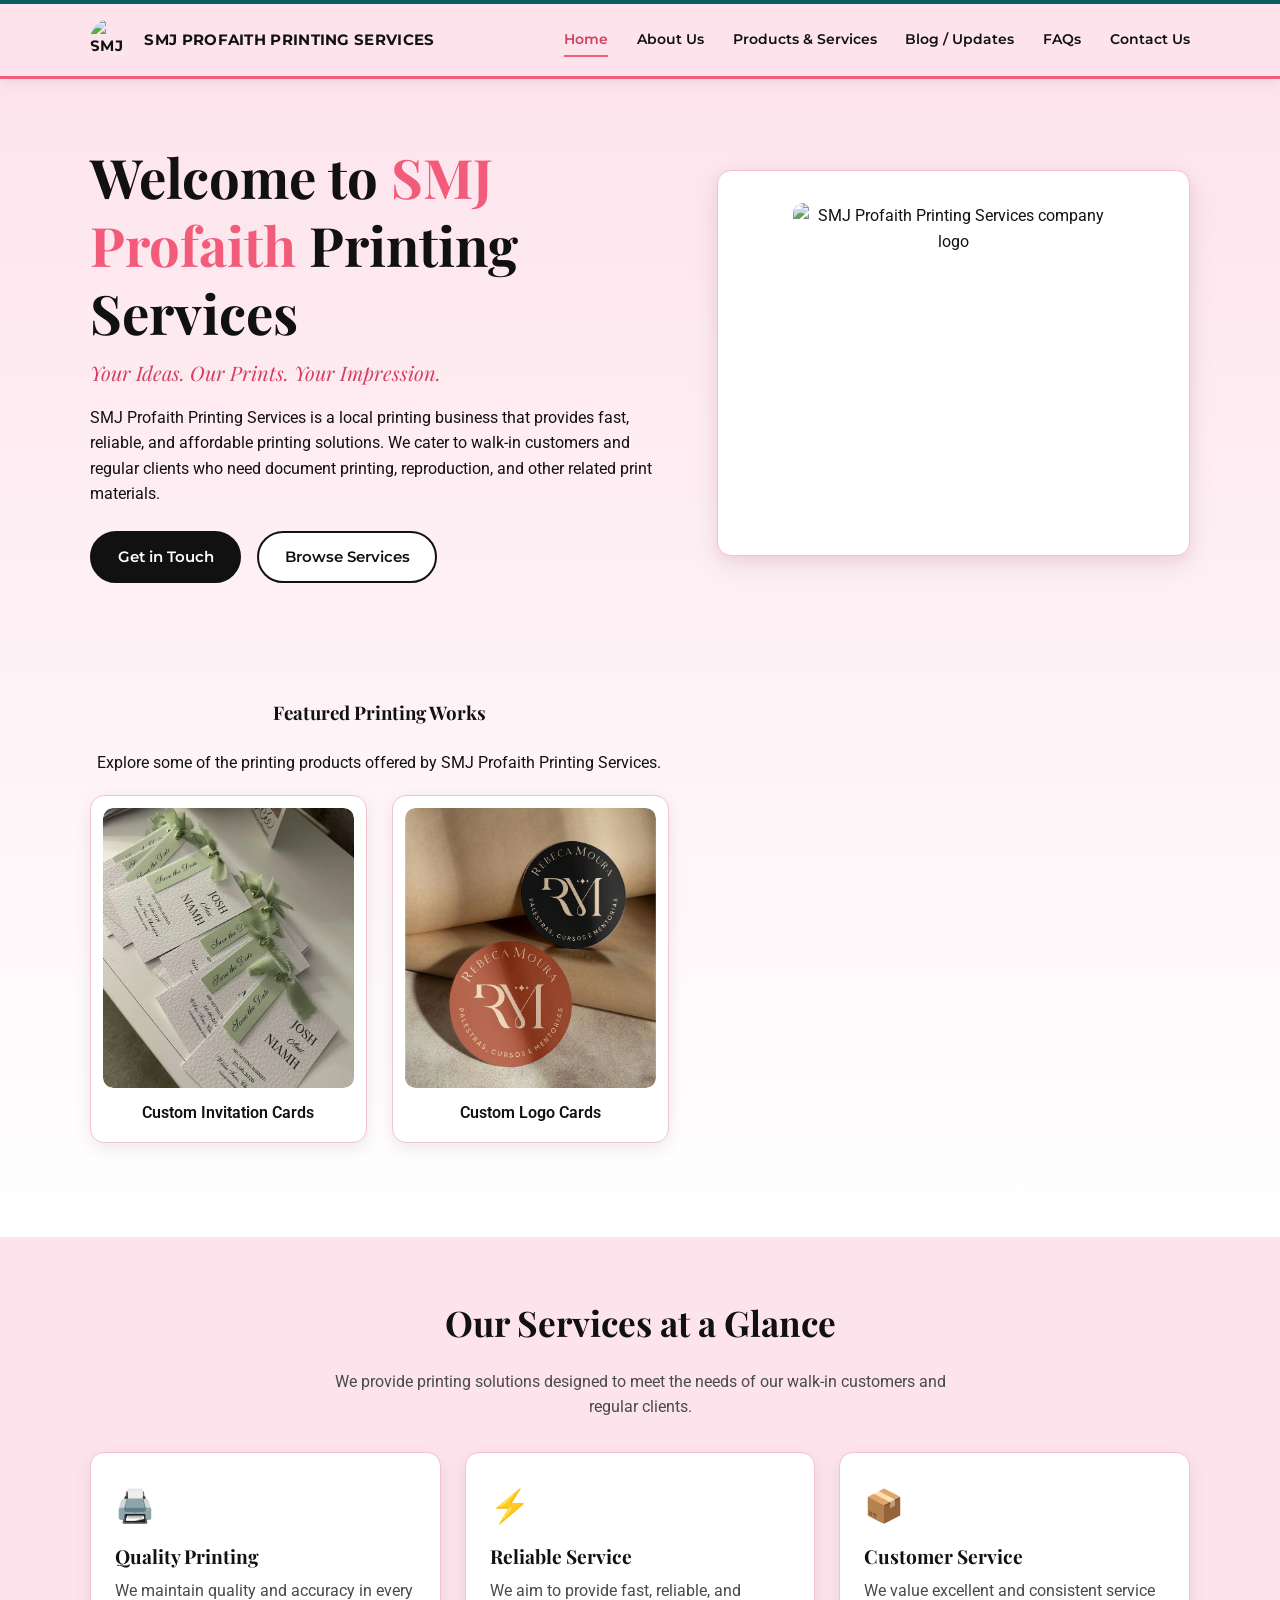
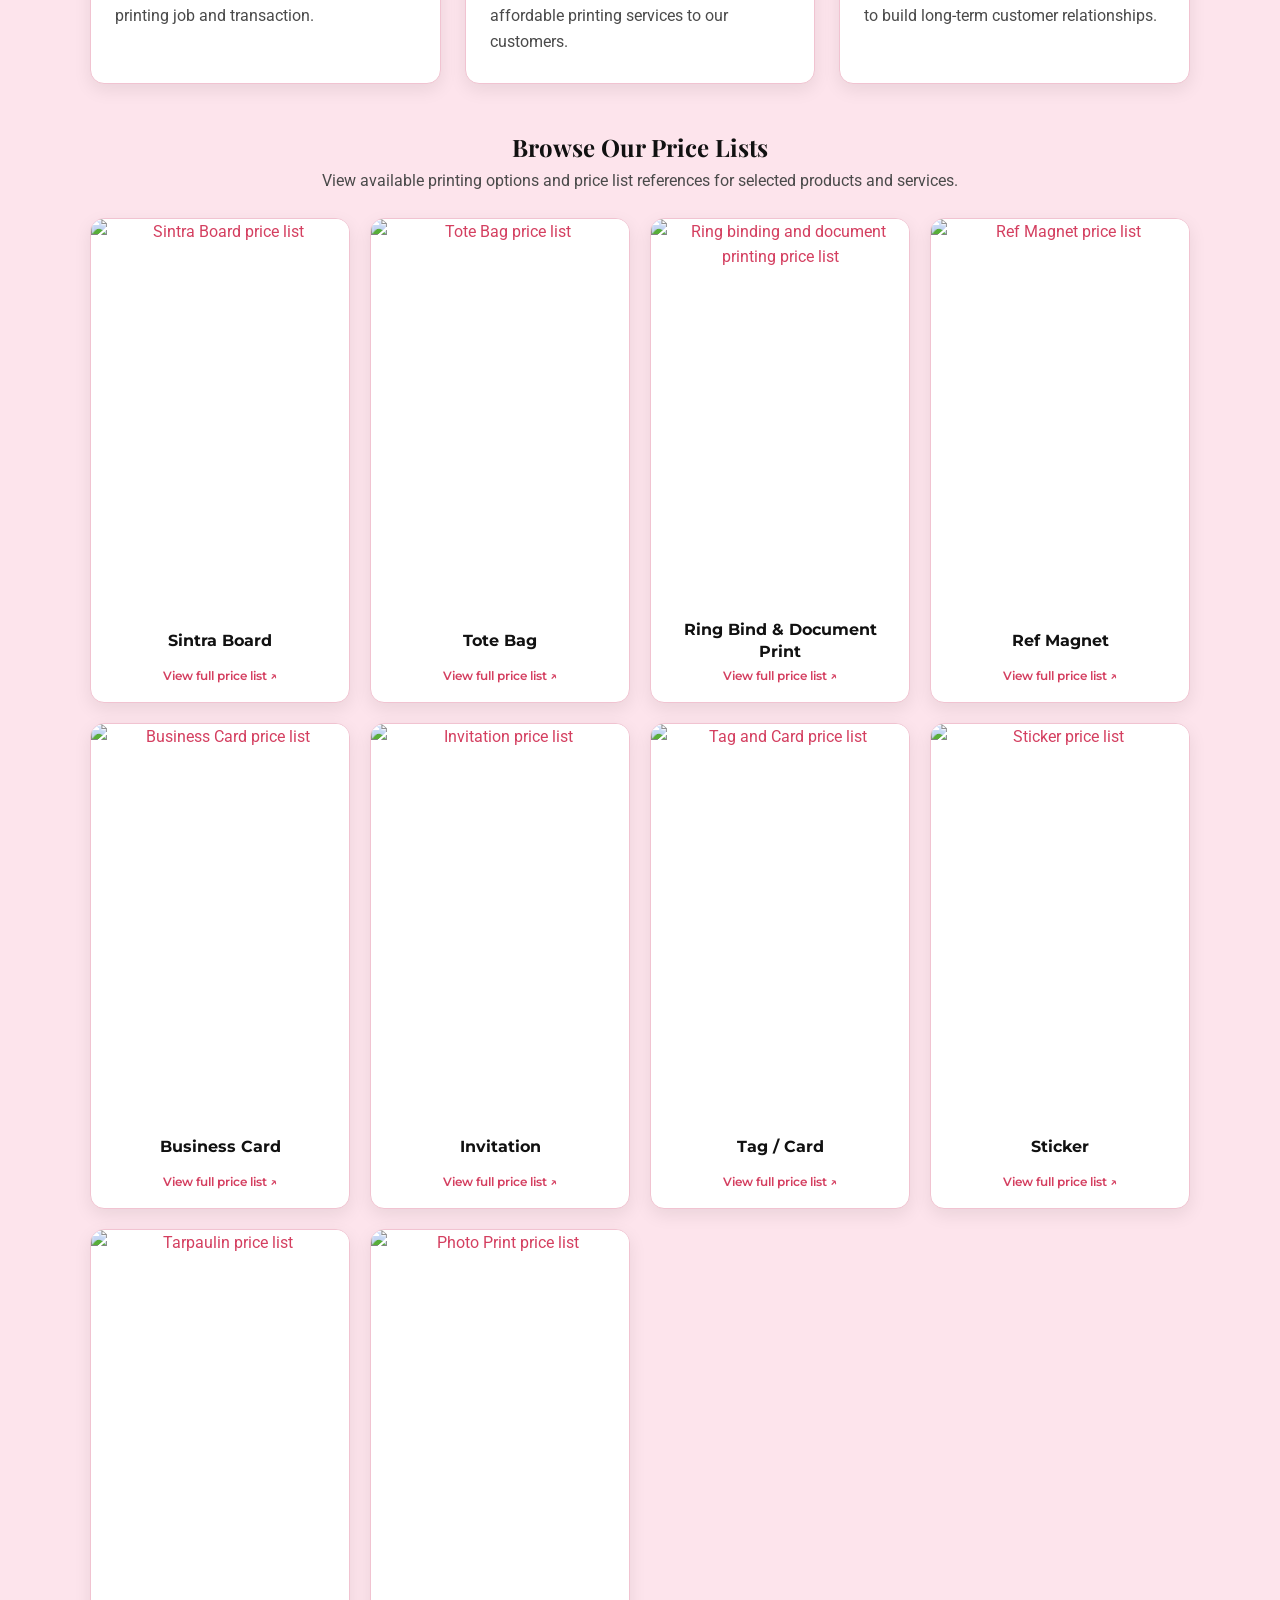
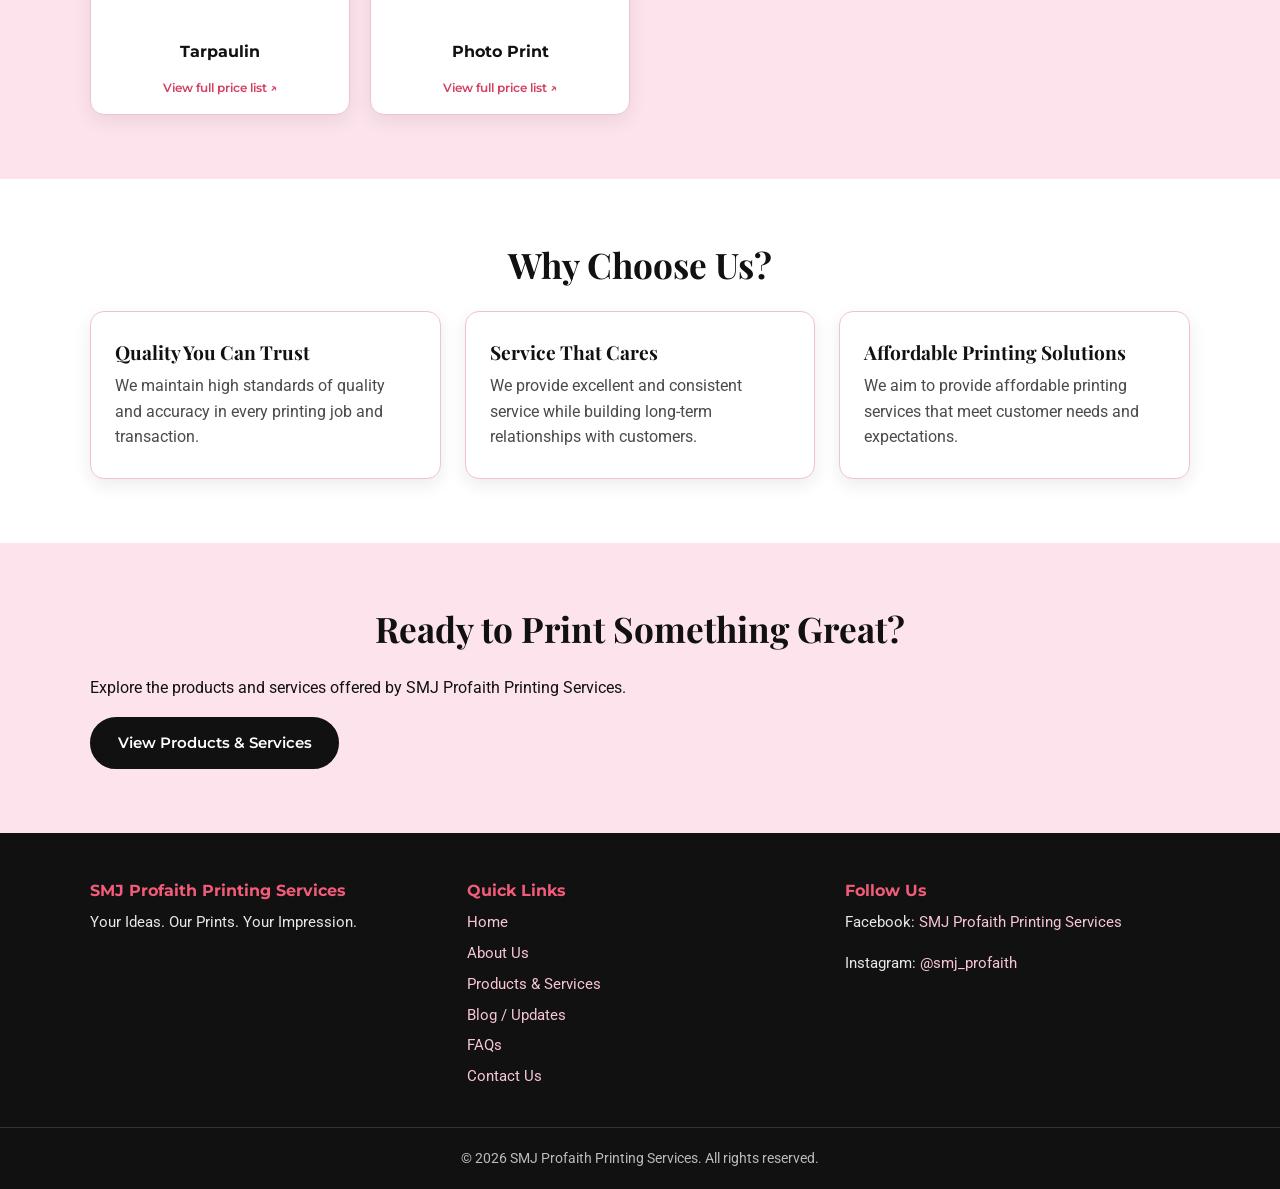
==== commit 98565b1f: "Finalize website updates and responsive design" ====
--- a/index.html
+++ b/index.html
@@ -3,31 +3,42 @@
 <head>
   <meta charset="UTF-8">
   <meta name="viewport" content="width=device-width, initial-scale=1.0">
-  <meta name="description" content="SMJ Profaith Printing Services offers fast, reliable, and affordable printing solutions in Muntinlupa, Philippines.">
+
+  <meta name="description" content="SMJ Profaith Printing Services offers fast, reliable, and affordable printing solutions for walk-in customers and regular clients in Muntinlupa, Philippines.">
+
   <title>Home | SMJ Profaith Printing Services</title>
 
-  <!-- Google Fonts: Playfair Display (headings), Roboto & Montserrat (interface) -->
+  <!-- Google Fonts -->
   <link rel="preconnect" href="https://fonts.googleapis.com">
   <link rel="preconnect" href="https://fonts.gstatic.com" crossorigin>
+
   <link href="https://fonts.googleapis.com/css2?family=Montserrat:wght@400;600;700&family=Playfair+Display:ital,wght@0,700;1,400&family=Roboto:wght@400;500;700&display=swap" rel="stylesheet">
 
+  <!-- CSS Files -->
   <link rel="stylesheet" href="css/base.css">
   <link rel="stylesheet" href="css/pages.css">
   <link rel="stylesheet" href="css/services.css">
   <link rel="stylesheet" href="css/home.css">
 </head>
+
 <body>
 
-  <!-- ===== HEADER / NAVIGATION ===== -->
+  <!-- HEADER / NAVIGATION -->
   <header class="site-header">
     <div class="container nav-wrap">
+
       <a href="index.html" class="brand">
         <img src="assets/logo.png" alt="SMJ Profaith Printing Services logo" width="44" height="44">
         <span>SMJ Profaith Printing Services</span>
       </a>
 
-      <button class="nav-toggle" aria-expanded="false" aria-controls="site-nav" aria-label="Toggle navigation menu">
-        <span></span><span></span><span></span>
+      <button class="nav-toggle"
+        aria-expanded="false"
+        aria-controls="site-nav"
+        aria-label="Toggle navigation menu">
+        <span></span>
+        <span></span>
+        <span></span>
       </button>
 
       <nav id="site-nav" class="site-nav" aria-label="Main navigation">
@@ -40,220 +51,465 @@
           <li><a href="contact.html">Contact Us</a></li>
         </ul>
       </nav>
+
     </div>
   </header>
 
+
   <main>
 
-    <!-- ===== HERO / COMPANY INTRODUCTION ===== -->
+    <!-- HERO / COMPANY INTRODUCTION -->
     <section class="hero">
       <div class="container hero-grid">
+
         <div class="hero-text reveal">
-          <h1>Welcome to <span class="accent">SMJ Profaith</span> Printing Services</h1>
-          <p class="tagline"><em>Your Ideas. Our Prints. Your Impression.</em></p>
+
+          <h1>
+            Welcome to
+            <span class="accent">SMJ Profaith</span>
+            Printing Services
+          </h1>
+
+          <p class="tagline">
+            <em>Your Ideas. Our Prints. Your Impression.</em>
+          </p>
+
           <p>
-            SMJ Profaith Printing Services is a local printing business that delivers fast,
-            reliable, and affordable printing solutions for walk-in customers and regular clients.
+            SMJ Profaith Printing Services is a local printing business
+            that provides fast, reliable, and affordable printing solutions.
+            We cater to walk-in customers and regular clients who need
+            document printing, reproduction, and other related print materials.
           </p>
+
           <div class="btn-group">
-            <a href="contact.html" class="btn btn-primary">Get in Touch</a>
-            <a href="services.html" class="btn btn-outline">Browse Services</a>
+            <a href="contact.html" class="btn btn-primary">
+              Get in Touch
+            </a>
+
+            <a href="services.html" class="btn btn-outline">
+              Browse Services
+            </a>
           </div>
-        </div>
+
+        </div>
+
 
         <div class="hero-card reveal">
-          <img src="assets/logo.png" alt="SMJ Profaith Printing Services logo" width="320" height="320">
-        </div>
-
-          <div class="featured-works">
-          <h3>Featured Printing Works</h3>
-
-          <div class="featured-works-grid">
-            <div class="work-card">
-              <img src="assets/InvitationCards.jpg" alt="Custom Invitation Cards">
-              <p>Custom Invitation Cards</p>
-            </div>
-            
-            <div class="work-card">
-              <img src="assets/LogoCards.jpg" alt="Custom Logo Cards">
-              <p>Custom Logo Cards</p>
-            </div>
-          </div>
-        </div>
-      </div>
-
+          <img
+            src="assets/logo.png"
+            alt="SMJ Profaith Printing Services company logo"
+            width="320"
+            height="320">
+        </div>
+
+
+        <!-- FEATURED PRINTING WORKS -->
+<div class="featured-works">
+
+    <h3>Featured Printing Works</h3>
+
+    <p>
+        Explore some of the printing products offered by
+        SMJ Profaith Printing Services.
+    </p>
+
+    <div class="featured-works-grid">
+
+        <div class="work-card">
+            <button
+                class="featured-image-button"
+                type="button"
+                aria-label="View Custom Invitation Cards image">
+
+                <img
+                    src="assets/InvitationCards.jpg"
+                    alt="Custom Invitation Cards">
+
+                <span class="zoom-label">Click to enlarge</span>
+            </button>
+
+            <p>Custom Invitation Cards</p>
+        </div>
+
+        <div class="work-card">
+            <button
+                class="featured-image-button"
+                type="button"
+                aria-label="View Custom Logo Cards image">
+
+                <img
+                    src="assets/LogoCards.jpg"
+                    alt="Custom Logo Cards">
+
+                <span class="zoom-label">Click to enlarge</span>
+            </button>
+
+            <p>Custom Logo Cards</p>
+        </div>
+
+    </div>
+</div>
     </section>
 
-    <!-- ===== SERVICES AT A GLANCE ===== -->
+
+    <!-- SERVICES AT A GLANCE -->
     <section class="section section-pink">
       <div class="container">
-        <h2 class="section-title">Our Services at a Glance</h2>
+
+        <h2 class="section-title">
+          Our Services at a Glance
+        </h2>
+
+        <p class="section-intro">
+          We provide printing solutions designed to meet the needs
+          of our walk-in customers and regular clients.
+        </p>
 
         <div class="card-grid">
+
           <article class="card reveal">
             <div class="card-icon" aria-hidden="true">🖨️</div>
+
             <h3>Quality Printing</h3>
-            <p>Sharp prints that make your work stand out.</p>
-          </article>
+
+            <p>
+              We maintain quality and accuracy in every printing job
+              and transaction.
+            </p>
+          </article>
+
 
           <article class="card reveal">
             <div class="card-icon" aria-hidden="true">⚡</div>
-            <h3>Fast Turnaround</h3>
-            <p>Quick service without compromising quality.</p>
-          </article>
+
+            <h3>Reliable Service</h3>
+
+            <p>
+              We aim to provide fast, reliable, and affordable
+              printing services to our customers.
+            </p>
+          </article>
+
 
           <article class="card reveal">
             <div class="card-icon" aria-hidden="true">📦</div>
-            <h3>Convenient Service</h3>
-            <p>Simple printing, from inquiry to finished product.</p>
-          </article>
-        </div>
-
+
+            <h3>Customer Service</h3>
+
+            <p>
+              We value excellent and consistent service
+              to build long-term customer relationships.
+            </p>
+          </article>
+
+        </div>
+
+
+        <!-- PRICE LISTS -->
         <div class="rate-list-heading">
+
           <h3>Browse Our Price Lists</h3>
-          <p>Explore prices and options for our popular printing services.</p>
-        </div>
+
+          <p>
+            View available printing options and price list references
+            for selected products and services.
+          </p>
+
+        </div>
+
 
         <div class="rate-card-grid">
-          <article class="rate-card reveal">
-            <a href="assets/service-rates/sintra-board.jpg" target="_blank" rel="noopener noreferrer" aria-label="Open the full Sintra Board price list">
-              <img src="assets/service-rates/sintra-board.jpg" alt="Sintra Board price list with size and thickness options" width="374" height="561" loading="lazy">
-            </a>
+
+          <article class="rate-card reveal">
+            <a
+              href="assets/service-rates/sintra-board.jpg"
+              target="_blank"
+              rel="noopener noreferrer"
+              aria-label="Open the full Sintra Board price list">
+
+              <img
+                src="assets/service-rates/sintra-board.jpg"
+                alt="Sintra Board price list"
+                width="374"
+                height="561"
+                loading="lazy">
+            </a>
+
             <h4>Sintra Board</h4>
             <p class="rate-card-link-label">View full price list ↗</p>
           </article>
 
-          <article class="rate-card reveal">
-            <a href="assets/service-rates/tote-bag.jpg" target="_blank" rel="noopener noreferrer" aria-label="Open the full Tote Bag price list">
-              <img src="assets/service-rates/tote-bag.jpg" alt="Tote Bag price list for white and black canvas bags" width="375" height="560" loading="lazy">
-            </a>
+
+          <article class="rate-card reveal">
+            <a
+              href="assets/service-rates/tote-bag.jpg"
+              target="_blank"
+              rel="noopener noreferrer"
+              aria-label="Open the full Tote Bag price list">
+
+              <img
+                src="assets/service-rates/tote-bag.jpg"
+                alt="Tote Bag price list"
+                width="375"
+                height="560"
+                loading="lazy">
+            </a>
+
             <h4>Tote Bag</h4>
             <p class="rate-card-link-label">View full price list ↗</p>
           </article>
 
-          <article class="rate-card reveal">
-            <a href="assets/service-rates/ring-bind-document-print.jpg" target="_blank" rel="noopener noreferrer" aria-label="Open the full Ring Bind and Document Print price list">
-              <img src="assets/service-rates/ring-bind-document-print.jpg" alt="Ring binding and document printing price list" width="377" height="560" loading="lazy">
-            </a>
+
+          <article class="rate-card reveal">
+            <a
+              href="assets/service-rates/ring-bind-document-print.jpg"
+              target="_blank"
+              rel="noopener noreferrer"
+              aria-label="Open the Ring Bind and Document Print price list">
+
+              <img
+                src="assets/service-rates/ring-bind-document-print.jpg"
+                alt="Ring binding and document printing price list"
+                width="377"
+                height="560"
+                loading="lazy">
+            </a>
+
             <h4>Ring Bind &amp; Document Print</h4>
             <p class="rate-card-link-label">View full price list ↗</p>
           </article>
 
-          <article class="rate-card reveal">
-            <a href="assets/service-rates/ref-magnet.jpg" target="_blank" rel="noopener noreferrer" aria-label="Open the full Ref Magnet price list">
-              <img src="assets/service-rates/ref-magnet.jpg" alt="Ref Magnet price list with ATM card and square badge options" width="377" height="562" loading="lazy">
-            </a>
+
+          <article class="rate-card reveal">
+            <a
+              href="assets/service-rates/ref-magnet.jpg"
+              target="_blank"
+              rel="noopener noreferrer"
+              aria-label="Open the Ref Magnet price list">
+
+              <img
+                src="assets/service-rates/ref-magnet.jpg"
+                alt="Ref Magnet price list"
+                width="377"
+                height="562"
+                loading="lazy">
+            </a>
+
             <h4>Ref Magnet</h4>
             <p class="rate-card-link-label">View full price list ↗</p>
           </article>
 
-          <article class="rate-card reveal">
-            <a href="assets/service-rates/business-card.jpg" target="_blank" rel="noopener noreferrer" aria-label="Open the full Business Card price list">
-              <img src="assets/service-rates/business-card.jpg" alt="Business Card price list for one-sided and double-sided printing" width="377" height="562" loading="lazy">
-            </a>
+
+          <article class="rate-card reveal">
+            <a
+              href="assets/service-rates/business-card.jpg"
+              target="_blank"
+              rel="noopener noreferrer"
+              aria-label="Open the Business Card price list">
+
+              <img
+                src="assets/service-rates/business-card.jpg"
+                alt="Business Card price list"
+                width="377"
+                height="562"
+                loading="lazy">
+            </a>
+
             <h4>Business Card</h4>
             <p class="rate-card-link-label">View full price list ↗</p>
           </article>
 
-          <article class="rate-card reveal">
-            <a href="assets/service-rates/invitation.jpg" target="_blank" rel="noopener noreferrer" aria-label="Open the full Invitation price list">
-              <img src="assets/service-rates/invitation.jpg" alt="Invitation price list with card sizes and add-on options" width="376" height="561" loading="lazy">
-            </a>
+
+          <article class="rate-card reveal">
+            <a
+              href="assets/service-rates/invitation.jpg"
+              target="_blank"
+              rel="noopener noreferrer"
+              aria-label="Open the Invitation price list">
+
+              <img
+                src="assets/service-rates/invitation.jpg"
+                alt="Invitation price list"
+                width="376"
+                height="561"
+                loading="lazy">
+            </a>
+
             <h4>Invitation</h4>
             <p class="rate-card-link-label">View full price list ↗</p>
           </article>
 
-          <article class="rate-card reveal">
-            <a href="assets/service-rates/tag-card.jpg" target="_blank" rel="noopener noreferrer" aria-label="Open the full Tag and Card price list">
-              <img src="assets/service-rates/tag-card.jpg" alt="Tag and Card price list with quantity guides" width="376" height="560" loading="lazy">
-            </a>
+
+          <article class="rate-card reveal">
+            <a
+              href="assets/service-rates/tag-card.jpg"
+              target="_blank"
+              rel="noopener noreferrer"
+              aria-label="Open the Tag and Card price list">
+
+              <img
+                src="assets/service-rates/tag-card.jpg"
+                alt="Tag and Card price list"
+                width="376"
+                height="560"
+                loading="lazy">
+            </a>
+
             <h4>Tag / Card</h4>
             <p class="rate-card-link-label">View full price list ↗</p>
           </article>
 
-          <article class="rate-card reveal">
-            <a href="assets/service-rates/sticker.jpg" target="_blank" rel="noopener noreferrer" aria-label="Open the full Sticker price list">
-              <img src="assets/service-rates/sticker.jpg" alt="Sticker price list with material and size options" width="375" height="562" loading="lazy">
-            </a>
+
+          <article class="rate-card reveal">
+            <a
+              href="assets/service-rates/sticker.jpg"
+              target="_blank"
+              rel="noopener noreferrer"
+              aria-label="Open the Sticker price list">
+
+              <img
+                src="assets/service-rates/sticker.jpg"
+                alt="Sticker price list"
+                width="375"
+                height="562"
+                loading="lazy">
+            </a>
+
             <h4>Sticker</h4>
             <p class="rate-card-link-label">View full price list ↗</p>
           </article>
 
-          <article class="rate-card reveal">
-            <a href="assets/service-rates/tarpaulin.jpg" target="_blank" rel="noopener noreferrer" aria-label="Open the full Tarpaulin price list">
-              <img src="assets/service-rates/tarpaulin.jpg" alt="Tarpaulin price list with personal, business, and backdrop sizes" width="375" height="561" loading="lazy">
-            </a>
+
+          <article class="rate-card reveal">
+            <a
+              href="assets/service-rates/tarpaulin.jpg"
+              target="_blank"
+              rel="noopener noreferrer"
+              aria-label="Open the Tarpaulin price list">
+
+              <img
+                src="assets/service-rates/tarpaulin.jpg"
+                alt="Tarpaulin price list"
+                width="375"
+                height="561"
+                loading="lazy">
+            </a>
+
             <h4>Tarpaulin</h4>
             <p class="rate-card-link-label">View full price list ↗</p>
           </article>
 
-          <article class="rate-card reveal">
-            <a href="assets/service-rates/photo-print.jpg" target="_blank" rel="noopener noreferrer" aria-label="Open the full Photo Print price list">
-              <img src="assets/service-rates/photo-print.jpg" alt="Photo Print price list for glossy and satin or woven finishes" width="377" height="562" loading="lazy">
-            </a>
+
+          <article class="rate-card reveal">
+            <a
+              href="assets/service-rates/photo-print.jpg"
+              target="_blank"
+              rel="noopener noreferrer"
+              aria-label="Open the Photo Print price list">
+
+              <img
+                src="assets/service-rates/photo-print.jpg"
+                alt="Photo Print price list"
+                width="377"
+                height="562"
+                loading="lazy">
+            </a>
+
             <h4>Photo Print</h4>
             <p class="rate-card-link-label">View full price list ↗</p>
           </article>
-        </div>
+
+        </div>
+
       </div>
     </section>
 
-    <!-- ===== WHY CHOOSE US ===== -->
+
+    <!-- WHY CHOOSE US -->
     <section class="section">
       <div class="container">
-        <h2 class="section-title">Why Choose Us?</h2>
+
+        <h2 class="section-title">
+          Why Choose Us?
+        </h2>
 
         <div class="card-grid">
+
           <article class="card reveal">
             <h3>Quality You Can Trust</h3>
-            <p>We maintain high standards of quality and accuracy in every printing job.</p>
-          </article>
+
+            <p>
+              We maintain high standards of quality and accuracy
+              in every printing job and transaction.
+            </p>
+          </article>
+
 
           <article class="card reveal">
             <h3>Service That Cares</h3>
-            <p>Excellent, consistent service that builds long-term relationships with our customers.</p>
-          </article>
+
+            <p>
+              We provide excellent and consistent service
+              while building long-term relationships with customers.
+            </p>
+          </article>
+
 
           <article class="card reveal">
-            <h3>Printing Made Easy</h3>
-            <p>A simple process, from choosing your service to claiming your finished order.</p>
-          </article>
-        </div>
-
-        <ul class="chip-list" aria-label="Highlights">
-          <li>High-Res Output</li>
-          <li>Crisp Output</li>
-          <li>Consistent Quality</li>
-          <li>Full Selection</li>
-          <li>Fast Prints</li>
-          <li>Budget-Friendly</li>
-        </ul>
+            <h3>Affordable Printing Solutions</h3>
+
+            <p>
+              We aim to provide affordable printing services
+              that meet customer needs and expectations.
+            </p>
+          </article>
+
+        </div>
+
       </div>
     </section>
 
 
-<!-- ===== PRODUCTS HIGHLIGHT CTA ===== -->
+    <!-- PRODUCTS AND SERVICES CALL TO ACTION -->
     <section class="section section-pink cta">
       <div class="container">
-        <h2 class="section-title">Ready to Print Something Great?</h2>
-        <p>Explore our full range of printing products and see how easy it is to place an order.</p>
-        <a href="services.html" class="btn btn-primary">View Products &amp; Services</a>
+
+        <h2 class="section-title">
+          Ready to Print Something Great?
+        </h2>
+
+        <p>
+          Explore the products and services offered by
+          SMJ Profaith Printing Services.
+        </p>
+
+        <a href="services.html" class="btn btn-primary">
+          View Products &amp; Services
+        </a>
+
       </div>
     </section>
 
   </main>
 
-  <!-- ===== FOOTER ===== -->
+
+  <!-- FOOTER -->
   <footer class="site-footer">
+
     <div class="container footer-grid">
+
       <div>
         <h3>SMJ Profaith Printing Services</h3>
+
         <p>Your Ideas. Our Prints. Your Impression.</p>
       </div>
+
+
       <div>
         <h3>Quick Links</h3>
+
         <ul>
-          <li><a href="index.html" >Home</a></li>
+          <li><a href="index.html">Home</a></li>
           <li><a href="about.html">About Us</a></li>
           <li><a href="services.html">Products &amp; Services</a></li>
           <li><a href="blog.html">Blog / Updates</a></li>
@@ -261,27 +517,47 @@
           <li><a href="contact.html">Contact Us</a></li>
         </ul>
       </div>
+
+
       <div>
         <h3>Follow Us</h3>
+
         <p>
-    Facebook:
-    <a href="https://www.facebook.com/share/1EsnK7q3xP/" target="_blank" rel="noopener noreferrer">
-      SMJ Profaith Printing Services
-    </a>
-  </p>
-  <p>
-    Instagram:
-    <a href="https://www.instagram.com/smj_profaith/" target="_blank" rel="noopener noreferrer">
-      @smj_profaith
-    </a>
-  </p>
-</div>
+          Facebook:
+          <a
+            href="https://www.facebook.com/share/1EsnK7q3xP/"
+            target="_blank"
+            rel="noopener noreferrer">
+            SMJ Profaith Printing Services
+          </a>
+        </p>
+
+        <p>
+          Instagram:
+          <a
+            href="https://www.instagram.com/smj_profaith/"
+            target="_blank"
+            rel="noopener noreferrer">
+            @smj_profaith
+          </a>
+        </p>
+      </div>
+
     </div>
+
+
     <div class="footer-bottom">
-      <p>&copy; <span id="year">2026</span> SMJ Profaith Printing Services. All rights reserved.</p>
+      <p>
+        &copy; <span id="year">2026</span>
+        SMJ Profaith Printing Services. All rights reserved.
+      </p>
     </div>
+
   </footer>
 
+
+  <!-- JavaScript -->
   <script src="script.js"></script>
+
 </body>
-</html>
+</html>
--- a/css/base.css
+++ b/css/base.css
@@ -0,0 +1,1092 @@
+/* ==========================================================================
+   SMJ PROFAITH PRINTING SERVICES
+   BASE CSS
+   Shared foundations, global components, and responsive styles.
+   ========================================================================== */
+
+
+/* ==========================================================================
+   1. ROOT VARIABLES
+   ========================================================================== */
+
+:root {
+    /* Brand Colors */
+    --pink: #f25c7a;
+    --pink-dark: #d43f60;
+    --pink-soft: #fde4ec;
+
+    --white: #ffffff;
+    --black: #111111;
+    --gray: #4a4a4a;
+    --border: #f1c3d1;
+
+    /* Typography */
+    --font-heading: "Playfair Display", "Times New Roman", Times, serif;
+    --font-ui: "Montserrat", "Roboto", Arial, sans-serif;
+    --font-body: "Roboto", Arial, sans-serif;
+
+    /* Layout */
+    --radius: 14px;
+    --shadow: 0 6px 18px rgba(0, 0, 0, 0.08);
+    --max-width: 1140px;
+}
+
+
+/* ==========================================================================
+   2. BASE AND RESET
+   ========================================================================== */
+
+*,
+*::before,
+*::after {
+    box-sizing: border-box;
+}
+
+html {
+    scroll-behavior: smooth;
+    scroll-padding-top: 90px;
+}
+
+body {
+    margin: 0;
+    font-family: var(--font-body);
+    font-size: 1rem;
+    line-height: 1.6;
+    color: var(--black);
+    background: var(--white);
+}
+
+img {
+    display: block;
+    max-width: 100%;
+    height: auto;
+}
+
+a {
+    color: var(--pink-dark);
+    text-decoration: none;
+}
+
+a:hover,
+a:focus {
+    text-decoration: underline;
+}
+
+:focus-visible {
+    outline: 3px solid var(--pink);
+    outline-offset: 3px;
+}
+
+h1,
+h2,
+h3 {
+    margin: 0 0 0.6rem;
+    font-family: var(--font-heading);
+    line-height: 1.25;
+}
+
+p {
+    margin: 0 0 1rem;
+}
+
+ul,
+ol {
+    margin: 0;
+    padding: 0;
+}
+
+button,
+input,
+select,
+textarea {
+    font: inherit;
+}
+
+
+/* ==========================================================================
+   3. LAYOUT HELPERS
+   ========================================================================== */
+
+.container {
+    width: 100%;
+    max-width: var(--max-width);
+    margin: 0 auto;
+    padding: 0 1.25rem;
+}
+
+.section {
+    padding: 4rem 0;
+}
+
+.section-pink {
+    background: var(--pink-soft);
+}
+
+.section-title {
+    margin-bottom: 1.5rem;
+    font-size: clamp(1.6rem, 3vw, 2.2rem);
+    text-align: center;
+}
+
+.section-title.left {
+    text-align: left;
+}
+
+.section-intro {
+    max-width: 640px;
+    margin: 0 auto 2rem;
+    color: var(--gray);
+    text-align: center;
+}
+
+.card-grid {
+    display: grid;
+    grid-template-columns: repeat(auto-fit, minmax(230px, 1fr));
+    gap: 1.5rem;
+}
+
+.card-grid.two-col {
+    grid-template-columns: repeat(auto-fit, minmax(300px, 1fr));
+}
+
+.split {
+    display: grid;
+    grid-template-columns: 1fr 1fr;
+    align-items: center;
+    gap: 3rem;
+}
+
+
+/* ==========================================================================
+   4. BUTTONS
+   ========================================================================== */
+
+.btn {
+    display: inline-block;
+    padding: 0.75rem 1.6rem;
+
+    border: 2px solid var(--black);
+    border-radius: 999px;
+
+    background: var(--black);
+    color: var(--white);
+
+    font-family: var(--font-ui);
+    font-size: 0.95rem;
+    font-weight: 600;
+
+    text-align: center;
+    cursor: pointer;
+
+    transition:
+        background 0.2s ease,
+        color 0.2s ease,
+        border-color 0.2s ease,
+        transform 0.2s ease;
+}
+
+.btn:hover,
+.btn:focus {
+    transform: translateY(-2px);
+    text-decoration: none;
+}
+
+.btn-primary {
+    background: var(--black);
+    color: var(--white);
+}
+
+.btn-primary:hover,
+.btn-primary:focus {
+    background: var(--pink);
+    border-color: var(--pink);
+    color: var(--white);
+}
+
+.btn-outline {
+    background: var(--white);
+    color: var(--black);
+}
+
+.btn-outline:hover,
+.btn-outline:focus {
+    background: var(--pink);
+    border-color: var(--pink);
+    color: var(--white);
+}
+
+.btn-block {
+    width: 100%;
+}
+
+.btn-group {
+    display: flex;
+    flex-wrap: wrap;
+    gap: 1rem;
+    margin-top: 1.5rem;
+}
+
+
+/* ==========================================================================
+   5. HEADER AND NAVIGATION
+   ========================================================================== */
+
+.site-header {
+    position: sticky;
+    top: 0;
+    z-index: 1000;
+
+    background: var(--pink-soft);
+
+    border-top: 4px solid #075f61;
+    border-bottom: 3px solid var(--pink);
+
+    box-shadow: 0 3px 12px rgba(0, 0, 0, 0.06);
+}
+
+.nav-wrap {
+    display: flex;
+    align-items: center;
+    justify-content: space-between;
+
+    min-height: 72px;
+    gap: 2rem;
+}
+
+
+/* Brand */
+
+.brand {
+    display: flex;
+    align-items: center;
+    gap: 0.65rem;
+
+    flex-shrink: 0;
+
+    color: var(--black);
+    font-family: var(--font-ui);
+    font-size: 0.95rem;
+    font-weight: 700;
+    letter-spacing: 0.02em;
+    text-transform: uppercase;
+
+    text-decoration: none;
+}
+
+.brand:hover,
+.brand:focus {
+    color: var(--black);
+    text-decoration: none;
+}
+
+.brand img {
+    width: 44px;
+    height: 44px;
+
+    border-radius: 50%;
+    object-fit: cover;
+
+    flex-shrink: 0;
+}
+
+
+/* Desktop Navigation */
+
+.site-nav {
+    margin-left: auto;
+}
+
+.site-nav ul {
+    display: flex;
+    align-items: center;
+    gap: 1.8rem;
+
+    margin: 0;
+    padding: 0;
+
+    list-style: none;
+}
+
+.site-nav ul li {
+    margin: 0;
+    padding: 0;
+}
+
+.site-nav ul li a,
+.site-nav ul li a:link,
+.site-nav ul li a:visited {
+    display: inline-block;
+    padding: 0.35rem 0;
+
+    color: var(--black);
+    background: transparent;
+
+    border: none;
+    border-bottom: 2px solid transparent;
+    border-radius: 0;
+
+    font-family: var(--font-ui);
+    font-size: 0.9rem;
+    font-weight: 600;
+    line-height: 1.4;
+
+    text-decoration: none;
+    white-space: nowrap;
+
+    transition:
+        color 0.2s ease,
+        border-color 0.2s ease;
+}
+
+.site-nav ul li a:hover,
+.site-nav ul li a:focus-visible,
+.site-nav ul li a[aria-current="page"] {
+    color: var(--pink-dark);
+    background: transparent;
+    border-bottom-color: var(--pink);
+    text-decoration: none;
+}
+
+
+/* Hamburger Button */
+
+.nav-toggle {
+    display: none;
+    flex-direction: column;
+    justify-content: space-between;
+
+    gap: 5px;
+
+    width: 36px;
+    height: 30px;
+    padding: 0;
+
+    background: transparent;
+    border: none;
+
+    cursor: pointer;
+}
+
+.nav-toggle span {
+    display: block;
+
+    width: 100%;
+    height: 3px;
+
+    background: var(--black);
+    border-radius: 2px;
+
+    transition:
+        transform 0.25s ease,
+        opacity 0.25s ease;
+}
+
+.nav-toggle[aria-expanded="true"] span:nth-child(1) {
+    transform: translateY(8px) rotate(45deg);
+}
+
+.nav-toggle[aria-expanded="true"] span:nth-child(2) {
+    opacity: 0;
+}
+
+.nav-toggle[aria-expanded="true"] span:nth-child(3) {
+    transform: translateY(-8px) rotate(-45deg);
+}
+
+
+/* ==========================================================================
+   6. HOME PAGE HERO
+   ========================================================================== */
+
+.hero {
+    padding: 4rem 0;
+
+    background: linear-gradient(
+        180deg,
+        var(--pink-soft) 0%,
+        var(--white) 100%
+    );
+}
+
+.hero-grid {
+    display: grid;
+    grid-template-columns: 1.1fr 0.9fr;
+
+    align-items: center;
+    gap: 3rem;
+}
+
+.hero h1 {
+    font-size: clamp(2.2rem, 5vw, 3.4rem);
+    font-weight: 700;
+}
+
+.hero .accent {
+    color: var(--pink);
+}
+
+.tagline {
+    color: var(--pink-dark);
+    font-family: var(--font-heading);
+    font-size: 1.25rem;
+}
+
+.hero-card {
+    padding: 2rem;
+
+    background: var(--white);
+
+    border: 1px solid var(--border);
+    border-radius: var(--radius);
+
+    box-shadow: var(--shadow);
+
+    text-align: center;
+}
+
+.hero-card img {
+    max-width: 280px;
+    margin: 0 auto;
+}
+
+
+/* ==========================================================================
+   7. CARDS AND HIGHLIGHTS
+   ========================================================================== */
+
+.card {
+    padding: 1.75rem 1.5rem;
+
+    background: var(--white);
+
+    border: 1px solid var(--border);
+    border-radius: var(--radius);
+
+    box-shadow: var(--shadow);
+
+    transition:
+        transform 0.25s ease,
+        box-shadow 0.25s ease;
+}
+
+.card:hover {
+    transform: translateY(-4px);
+
+    box-shadow: 0 10px 24px rgba(0, 0, 0, 0.12);
+}
+
+.card h3 {
+    color: var(--black);
+    font-size: 1.2rem;
+}
+
+.card p {
+    margin: 0;
+    color: var(--gray);
+}
+
+.card-large {
+    padding: 2.25rem 2rem;
+}
+
+.card-icon {
+    margin-bottom: 0.75rem;
+    font-size: 2rem;
+}
+
+.chip-list {
+    display: flex;
+    flex-wrap: wrap;
+    justify-content: center;
+    gap: 0.75rem;
+
+    margin-top: 2.5rem;
+
+    list-style: none;
+}
+
+.chip-list li {
+    padding: 0.5rem 1.1rem;
+
+    background: var(--pink);
+    color: var(--white);
+
+    border-radius: 999px;
+
+    font-family: var(--font-ui);
+    font-size: 0.9rem;
+    font-weight: 600;
+}
+
+
+/* ==========================================================================
+   8. LOGO PANELS AND FORM WRAPPERS
+   ========================================================================== */
+
+.logo-panel,
+.form-wrap,
+.contact-info {
+    padding: 2rem;
+
+    background: var(--white);
+
+    border: 1px solid var(--border);
+    border-radius: var(--radius);
+
+    box-shadow: var(--shadow);
+}
+
+.logo-panel img {
+    max-width: 260px;
+    margin: 0 auto;
+}
+
+
+/* ==========================================================================
+   9. PAGE BANNER
+   ========================================================================== */
+
+.page-banner {
+    padding: 3.5rem 0;
+
+    background: var(--pink);
+    color: var(--white);
+
+    text-align: center;
+}
+
+.page-banner h1 {
+    color: var(--white);
+    font-size: clamp(2rem, 4vw, 2.8rem);
+}
+
+.page-banner p {
+    max-width: 680px;
+    margin: 0 auto;
+
+    font-size: 1.05rem;
+}
+
+
+/* ==========================================================================
+   10. ABOUT US - OBJECTIVES
+   ========================================================================== */
+
+.objectives {
+    display: grid;
+    grid-template-columns: repeat(auto-fit, minmax(220px, 1fr));
+    gap: 1.5rem;
+
+    counter-reset: obj;
+    list-style: none;
+}
+
+.objectives li.card {
+    position: relative;
+    padding-top: 2.5rem;
+}
+
+.objectives li.card::before {
+    position: absolute;
+    top: -16px;
+    left: 1.25rem;
+
+    display: flex;
+    align-items: center;
+    justify-content: center;
+
+    width: 34px;
+    height: 34px;
+
+    counter-increment: obj;
+    content: counter(obj);
+
+    background: var(--black);
+    color: var(--white);
+
+    border-radius: 50%;
+
+    font-family: var(--font-ui);
+    font-weight: 700;
+}
+
+
+/* ==========================================================================
+   11. PRODUCTS AND SERVICES
+   ========================================================================== */
+
+.product-card {
+    border-top: 5px solid var(--pink);
+}
+
+.steps {
+    display: grid;
+    grid-template-columns: repeat(auto-fit, minmax(220px, 1fr));
+    gap: 1.5rem;
+
+    counter-reset: step;
+    list-style: none;
+}
+
+.step {
+    position: relative;
+
+    padding: 2rem 1.5rem 1.5rem;
+
+    background: var(--white);
+
+    border: 1px solid var(--border);
+    border-radius: var(--radius);
+
+    box-shadow: var(--shadow);
+
+    text-align: center;
+}
+
+.step-number {
+    display: inline-flex;
+    align-items: center;
+    justify-content: center;
+
+    width: 48px;
+    height: 48px;
+
+    margin: 0 auto 0.75rem;
+
+    background: var(--pink);
+    color: var(--white);
+
+    border-radius: 50%;
+
+    font-family: var(--font-ui);
+    font-size: 1.2rem;
+    font-weight: 700;
+}
+
+.step h3 {
+    font-size: 1.1rem;
+}
+
+.step p {
+    margin: 0;
+
+    color: var(--gray);
+    font-size: 0.95rem;
+}
+
+.cta-inline {
+    margin-top: 2.5rem;
+    text-align: center;
+}
+
+
+/* ==========================================================================
+   12. CONTACT PAGE
+   ========================================================================== */
+
+.contact-grid {
+    display: grid;
+    grid-template-columns: 1.2fr 0.8fr;
+
+    align-items: start;
+    gap: 2.5rem;
+
+    margin-bottom: 3rem;
+}
+
+.form-group {
+    margin-bottom: 1.1rem;
+}
+
+.form-group label {
+    display: block;
+
+    margin-bottom: 0.35rem;
+
+    font-family: var(--font-ui);
+    font-size: 0.9rem;
+    font-weight: 600;
+}
+
+.required {
+    color: var(--pink-dark);
+}
+
+
+/* Inquiry Form Fields */
+
+.inquiry-form input,
+.inquiry-form select,
+.inquiry-form textarea {
+    width: 100%;
+    padding: 0.7rem 0.9rem;
+
+    background: var(--white);
+
+    border: 1.5px solid #cfcfcf;
+    border-radius: 8px;
+
+    font-family: var(--font-body);
+    font-size: 1rem;
+
+    transition:
+        border-color 0.2s ease,
+        box-shadow 0.2s ease;
+}
+
+.inquiry-form input:focus,
+.inquiry-form select:focus,
+.inquiry-form textarea:focus {
+    outline: none;
+
+    border-color: var(--pink);
+
+    box-shadow: 0 0 0 3px rgba(242, 92, 122, 0.2);
+}
+
+.inquiry-form textarea {
+    resize: vertical;
+}
+
+.inquiry-form .invalid {
+    border-color: #c0392b;
+}
+
+.error-msg {
+    display: block;
+
+    min-height: 1rem;
+    margin-top: 0.25rem;
+
+    color: #c0392b;
+    font-size: 0.82rem;
+}
+
+.form-status {
+    min-height: 1.5rem;
+    margin-top: 1rem;
+
+    font-weight: 600;
+    text-align: center;
+}
+
+.form-status.success {
+    color: #1e7b45;
+}
+
+.form-status.error {
+    color: #c0392b;
+}
+
+.form-note {
+    margin-top: 0.75rem;
+
+    color: var(--gray);
+    font-size: 0.8rem;
+    text-align: center;
+}
+
+
+/* Contact Information */
+
+.info-block {
+    margin-bottom: 1.5rem;
+    padding-bottom: 1.25rem;
+
+    border-bottom: 1px dashed var(--border);
+}
+
+.info-block:last-child {
+    border-bottom: none;
+}
+
+.info-block h3 {
+    margin-bottom: 0.4rem;
+
+    color: var(--pink-dark);
+
+    font-family: var(--font-ui);
+    font-size: 0.85rem;
+    letter-spacing: 0.08em;
+    text-transform: uppercase;
+}
+
+.info-block p {
+    margin: 0;
+}
+
+.social-links {
+    list-style: none;
+}
+
+.social-links li {
+    margin-bottom: 0.4rem;
+}
+
+.map-wrap {
+    overflow: hidden;
+
+    border: 1px solid var(--border);
+    border-radius: var(--radius);
+
+    box-shadow: var(--shadow);
+}
+
+.map-wrap iframe {
+    display: block;
+    width: 100%;
+    min-height: 300px;
+    border: 0;
+}
+
+
+/* ==========================================================================
+   13. FOOTER
+   ========================================================================== */
+
+.site-footer {
+    padding-top: 3rem;
+
+    background: var(--black);
+    color: #e8e8e8;
+
+    font-size: 0.95rem;
+}
+
+.site-footer h3 {
+    color: var(--pink);
+
+    font-family: var(--font-ui);
+    font-size: 1rem;
+}
+
+.site-footer a {
+    color: #f7c6d3;
+}
+
+.site-footer a:hover,
+.site-footer a:focus {
+    color: var(--white);
+}
+
+.site-footer ul {
+    list-style: none;
+}
+
+.site-footer li {
+    margin-bottom: 0.4rem;
+}
+
+.footer-grid {
+    display: grid;
+    grid-template-columns: repeat(auto-fit, minmax(220px, 1fr));
+    gap: 2rem;
+
+    padding-bottom: 2rem;
+}
+
+.footer-bottom {
+    padding: 1.25rem 0;
+
+    border-top: 1px solid #333;
+
+    color: #bbb;
+    font-size: 0.85rem;
+    text-align: center;
+}
+
+.footer-bottom p {
+    margin: 0;
+}
+
+
+/* ==========================================================================
+   14. SCROLL REVEAL ANIMATION
+   ========================================================================== */
+
+.reveal {
+    opacity: 0;
+    transform: translateY(20px);
+
+    transition:
+        opacity 0.6s ease,
+        transform 0.6s ease;
+}
+
+.reveal.visible {
+    opacity: 1;
+    transform: translateY(0);
+}
+
+
+/* ==========================================================================
+   15. RESPONSIVE DESIGN
+   ========================================================================== */
+
+/* Tablet layout */
+
+@media (max-width: 900px) {
+    .hero-grid,
+    .split,
+    .contact-grid {
+        grid-template-columns: 1fr;
+    }
+
+    .hero-card {
+        order: -1;
+    }
+}
+
+
+/* Mobile Navigation */
+
+@media (max-width: 1000px) {
+    .nav-wrap {
+        min-height: 68px;
+    }
+
+    .nav-toggle {
+        display: flex;
+        flex-shrink: 0;
+    }
+
+    .site-nav {
+        position: absolute;
+        top: 100%;
+        left: 0;
+        right: 0;
+
+        display: none;
+
+        margin-left: 0;
+
+        background: var(--pink-soft);
+
+        border-bottom: 3px solid var(--pink);
+
+        box-shadow: 0 8px 18px rgba(0, 0, 0, 0.08);
+    }
+
+    .site-nav.open {
+        display: block;
+    }
+
+    .site-nav ul {
+        display: flex;
+        flex-direction: column;
+        align-items: stretch;
+
+        gap: 0;
+    }
+
+    .site-nav ul li {
+        border-top: 1px solid var(--border);
+    }
+
+    .site-nav ul li a,
+    .site-nav ul li a:link,
+    .site-nav ul li a:visited {
+        display: block;
+        width: 100%;
+
+        padding: 0.9rem 1.25rem;
+
+        color: var(--black);
+        background: transparent;
+
+        border: none;
+
+        font-family: var(--font-ui);
+        font-size: 0.9rem;
+        font-weight: 600;
+
+        text-decoration: none;
+    }
+
+    .site-nav ul li a:hover,
+    .site-nav ul li a:focus-visible,
+    .site-nav ul li a[aria-current="page"] {
+        color: var(--pink-dark);
+        background: var(--white);
+        text-decoration: none;
+    }
+
+    .section {
+        padding: 3rem 0;
+    }
+
+    .brand span {
+        font-size: 0.8rem;
+    }
+}
+
+
+/* Smaller mobile screens */
+
+@media (max-width: 600px) {
+    .container {
+        padding: 0 1rem;
+    }
+
+    .hero {
+        padding: 3rem 0;
+    }
+
+    .hero-grid {
+        gap: 2rem;
+    }
+
+    .hero h1 {
+        font-size: 2.2rem;
+    }
+
+    .hero-card {
+        padding: 1.25rem;
+    }
+
+    .card-grid.two-col {
+        grid-template-columns: 1fr;
+    }
+
+    .btn-group {
+        flex-direction: column;
+    }
+
+    .btn-group .btn {
+        width: 100%;
+    }
+
+    .form-wrap,
+    .contact-info,
+    .logo-panel {
+        padding: 1.25rem;
+    }
+
+    .page-banner {
+        padding: 2.5rem 0;
+    }
+
+    .footer-grid {
+        grid-template-columns: 1fr;
+    }
+}
+
+
+/* ==========================================================================
+   16. ACCESSIBILITY - REDUCED MOTION
+   ========================================================================== */
+
+@media (prefers-reduced-motion: reduce) {
+    *,
+    *::before,
+    *::after {
+        scroll-behavior: auto !important;
+        transition: none !important;
+        animation: none !important;
+    }
+
+    .reveal {
+        opacity: 1;
+        transform: none;
+    }
+}
--- a/css/home.css
+++ b/css/home.css
@@ -1,352 +1,230 @@
-/* Home-page hero lightbox and price-list gallery. */
-/* ==========================================================
-   HERO LOGO - BORDER, SHADOW & CLICK-TO-ZOOM EFFECT
-   ========================================================== */
+/* ==========================================================================
+   SMJ PROFAITH PRINTING SERVICES
+   HOME PAGE STYLES
+   Hero Logo Lightbox, Price List Gallery, and Featured Printing Works
+   ========================================================================== */
+
+
+/* ==========================================================================
+   1. HERO LOGO - BORDER, SHADOW & CLICK-TO-ZOOM EFFECT
+   ========================================================================== */
 
 .hero-card {
-  position: relative;
-  display: flex;
-  align-items: center;
-  justify-content: center;
-
-  padding: 2rem;
-
-  background: var(--white);
-
-  border: 1.5px solid var(--border);
-  border-radius: var(--radius);
-
-  box-shadow:
-    0 10px 30px rgba(0, 0, 0, 0.08),
-    0 4px 12px rgba(242, 92, 122, 0.10);
-
-  overflow: hidden;
-
-  cursor: zoom-in;
-
-  transition:
-    transform 0.3s ease,
-    box-shadow 0.3s ease,
-    border-color 0.3s ease;
+    position: relative;
+    display: flex;
+    align-items: center;
+    justify-content: center;
+
+    padding: 2rem;
+
+    background: var(--white);
+
+    border: 1.5px solid var(--border);
+    border-radius: var(--radius);
+
+    box-shadow:
+        0 10px 30px rgba(0, 0, 0, 0.08),
+        0 4px 12px rgba(242, 92, 122, 0.10);
+
+    overflow: hidden;
+
+    cursor: zoom-in;
+
+    transition:
+        transform 0.3s ease,
+        box-shadow 0.3s ease,
+        border-color 0.3s ease;
 }
 
 .hero-card:hover {
-  transform: translateY(-4px);
-
-  border-color: var(--pink);
-
-  box-shadow:
-    0 16px 35px rgba(0, 0, 0, 0.12),
-    0 6px 18px rgba(242, 92, 122, 0.18);
+    transform: translateY(-4px);
+
+    border-color: var(--pink);
+
+    box-shadow:
+        0 16px 35px rgba(0, 0, 0, 0.12),
+        0 6px 18px rgba(242, 92, 122, 0.18);
 }
 
 .hero-card img {
-  display: block;
-
-  width: 100%;
-  max-width: 320px;
-  height: auto;
-
-  border-radius: 10px;
-
-  transition:
-    transform 0.45s ease,
-    filter 0.3s ease;
+    display: block;
+
+    width: 100%;
+    max-width: 320px;
+    height: auto;
+
+    border-radius: 10px;
+
+    transition:
+        transform 0.45s ease,
+        filter 0.3s ease;
 }
 
 .hero-card:hover img {
-  transform: scale(1.04);
-  filter: brightness(1.02);
-}
-
-
-/* Small "Click to view" hint */
+    transform: scale(1.04);
+    filter: brightness(1.02);
+}
+
+
+/* Click to view hint */
 
 .hero-card::after {
-  content: "Click to view";
-
-  position: absolute;
-  bottom: 14px;
-  right: 14px;
-
-  padding: 0.4rem 0.7rem;
-
-  background: rgba(17, 17, 17, 0.82);
-  color: var(--white);
-
-  border-radius: 999px;
-
-  font-family: var(--font-ui);
-  font-size: 0.7rem;
-  font-weight: 600;
-
-  opacity: 0;
-  transform: translateY(5px);
-
-  transition:
-    opacity 0.25s ease,
-    transform 0.25s ease;
-
-  pointer-events: none;
+    content: "Click to view";
+
+    position: absolute;
+    bottom: 14px;
+    right: 14px;
+
+    padding: 0.4rem 0.7rem;
+
+    background: rgba(17, 17, 17, 0.82);
+    color: var(--white);
+
+    border-radius: 999px;
+
+    font-family: var(--font-ui);
+    font-size: 0.7rem;
+    font-weight: 600;
+
+    opacity: 0;
+    transform: translateY(5px);
+
+    transition:
+        opacity 0.25s ease,
+        transform 0.25s ease;
+
+    pointer-events: none;
 }
 
 .hero-card:hover::after {
-  opacity: 1;
-  transform: translateY(0);
-}
-
-
-/* ==========================================================
-   LOGO LIGHTBOX
-   ========================================================== */
+    opacity: 1;
+    transform: translateY(0);
+}
+
+
+/* ==========================================================================
+   2. HOMEPAGE LOGO LIGHTBOX
+   ========================================================================== */
 
 .logo-lightbox {
-  position: fixed;
-  inset: 0;
-
-  z-index: 9999;
-
-  display: flex;
-  align-items: center;
-  justify-content: center;
-
-  padding: 2rem;
-
-  background: rgba(17, 17, 17, 0.82);
-
-  opacity: 0;
-  visibility: hidden;
-
-  transition:
-    opacity 0.3s ease,
-    visibility 0.3s ease;
-
-  cursor: zoom-out;
+    position: fixed;
+    inset: 0;
+
+    z-index: 9999;
+
+    display: flex;
+    align-items: center;
+    justify-content: center;
+
+    padding: 2rem;
+
+    background: rgba(17, 17, 17, 0.82);
+
+    opacity: 0;
+    visibility: hidden;
+
+    transition:
+        opacity 0.3s ease,
+        visibility 0.3s ease;
+
+    cursor: zoom-out;
 }
 
 .logo-lightbox.open {
-  opacity: 1;
-  visibility: visible;
+    opacity: 1;
+    visibility: visible;
 }
 
 .logo-lightbox-content {
-  position: relative;
-
-  display: flex;
-  align-items: center;
-  justify-content: center;
-
-  max-width: min(850px, 92vw);
-  max-height: 90vh;
-
-  padding: 1.5rem;
-
-  background: var(--white);
-
-  border: 2px solid var(--pink);
-  border-radius: 18px;
-
-  box-shadow:
-    0 25px 70px rgba(0, 0, 0, 0.30);
-
-  transform: scale(0.75);
-
-  transition: transform 0.35s ease;
-
-  cursor: default;
+    position: relative;
+
+    display: flex;
+    align-items: center;
+    justify-content: center;
+
+    max-width: min(850px, 92vw);
+    max-height: 90vh;
+
+    padding: 1.5rem;
+
+    background: var(--white);
+
+    border: 2px solid var(--pink);
+    border-radius: 18px;
+
+    box-shadow:
+        0 25px 70px rgba(0, 0, 0, 0.30);
+
+    transform: scale(0.75);
+
+    transition: transform 0.35s ease;
+
+    cursor: default;
 }
 
 .logo-lightbox.open .logo-lightbox-content {
-  transform: scale(1);
+    transform: scale(1);
 }
 
 .logo-lightbox-content img {
-  display: block;
-
-  width: auto;
-  max-width: min(700px, 80vw);
-  max-height: 75vh;
-
-  object-fit: contain;
-
-  border-radius: 10px;
-}
-
-
-/* Close button */
+    display: block;
+
+    width: auto;
+    max-width: min(700px, 80vw);
+    max-height: 75vh;
+
+    object-fit: contain;
+
+    border-radius: 10px;
+}
+
+
+/* Logo lightbox close button */
 
 .logo-lightbox-close {
-  position: absolute;
-
-  top: -16px;
-  right: -16px;
-
-  width: 42px;
-  height: 42px;
-
-  display: flex;
-  align-items: center;
-  justify-content: center;
-
-  background: var(--pink);
-  color: var(--white);
-
-  border: 3px solid var(--white);
-  border-radius: 50%;
-
-  font-family: Arial, sans-serif;
-  font-size: 1.6rem;
-  font-weight: 400;
-
-  line-height: 1;
-
-  cursor: pointer;
-
-  box-shadow: 0 5px 15px rgba(0, 0, 0, 0.20);
-
-  transition:
-    background 0.2s ease,
-    transform 0.2s ease;
+    position: absolute;
+
+    top: -16px;
+    right: -16px;
+
+    width: 42px;
+    height: 42px;
+
+    display: flex;
+    align-items: center;
+    justify-content: center;
+
+    background: var(--pink);
+    color: var(--white);
+
+    border: 3px solid var(--white);
+    border-radius: 50%;
+
+    font-family: Arial, sans-serif;
+    font-size: 1.6rem;
+    font-weight: 400;
+
+    line-height: 1;
+
+    cursor: pointer;
+
+    box-shadow: 0 5px 15px rgba(0, 0, 0, 0.20);
+
+    transition:
+        background 0.2s ease,
+        transform 0.2s ease;
 }
 
 .logo-lightbox-close:hover {
-  background: var(--pink-dark);
-  transform: scale(1.08);
-}
-
-
-/* Mobile */
-
-@media (max-width: 768px) {
-
-  .hero-card {
-    padding: 1.25rem;
-  }
-
-  .hero-card::after {
-    display: none;
-  }
-
-  .logo-lightbox {
-    padding: 1rem;
-  }
-
-  .logo-lightbox-content {
-    width: 92vw;
-    padding: 1rem;
-  }
-
-  .logo-lightbox-content img {
-    max-width: 82vw;
-    max-height: 70vh;
-  }
-
-  .logo-lightbox-close {
-    top: -12px;
-    right: -8px;
-
-    width: 38px;
-    height: 38px;
-
-    font-size: 1.4rem;
-  }
-}
-
-
-/* Home page service price-list gallery */
-.rate-list-heading {
-  margin: 3rem 0 1.5rem;
-  text-align: center;
-}
-
-.rate-list-heading h3 {
-  margin-bottom: 0.4rem;
-  font-size: 1.5rem;
-}
-
-.rate-list-heading p {
-  margin: 0;
-  color: var(--gray);
-}
-
-.rate-card-grid {
-  display: grid;
-  grid-template-columns: repeat(4, minmax(0, 1fr));
-  gap: 1.25rem;
-}
-
-.rate-card {
-  min-width: 0;
-  overflow: hidden;
-  padding: 0 0 1rem;
-  background: var(--white);
-  border: 1px solid var(--border);
-  border-radius: var(--radius);
-  box-shadow: var(--shadow);
-  text-align: center;
-  transition: transform 0.25s ease, box-shadow 0.25s ease;
-}
-
-.rate-card:hover {
-  transform: translateY(-4px);
-  box-shadow: 0 10px 24px rgba(0, 0, 0, 0.12);
-}
-
-.rate-card > a {
-  display: block;
-  background: var(--white);
-}
-
-.rate-card img {
-  width: 100%;
-  height: auto;
-  aspect-ratio: 2 / 3;
-  object-fit: cover;
-  object-position: top;
-}
-
-.rate-card h4 {
-  min-height: 2.8em;
-  display: flex;
-  align-items: center;
-  justify-content: center;
-  margin: 0.85rem 0.65rem 0.2rem;
-  font-family: var(--font-ui);
-  font-size: 0.98rem;
-  line-height: 1.4;
-}
-
-.rate-card-link-label {
-  margin: 0;
-  color: var(--pink-dark);
-  font-family: var(--font-ui);
-  font-size: 0.78rem;
-  font-weight: 600;
-}
-
-@media (max-width: 1000px) {
-  .rate-card-grid {
-    grid-template-columns: repeat(3, minmax(0, 1fr));
-  }
-}
-
-@media (max-width: 700px) {
-  .rate-card-grid {
-    grid-template-columns: repeat(2, minmax(0, 1fr));
-    gap: 1rem;
-  }
-
-  .rate-card h4 {
-    font-size: 0.9rem;
-  }
-}
-
-@media (max-width: 360px) {
-  .rate-card-grid {
-    grid-template-columns: 1fr;
-  }
-}
-/* FEATURED PRINTING WORKS */
+    background: var(--pink-dark);
+    transform: scale(1.08);
+}
+
+
+/* ==========================================================================
+   3. FEATURED PRINTING WORKS
+   ========================================================================== */
+
 .featured-works {
     margin-top: 40px;
     padding: 30px 0;
@@ -357,44 +235,514 @@
     margin-bottom: 25px;
 }
 
+.featured-works > p {
+    margin-bottom: 1.25rem;
+    text-align: center;
+}
+
 .featured-works-grid {
     display: grid;
-    grid-template-columns: repeat(2, 1fr);
+
+    grid-template-columns: repeat(2, minmax(0, 1fr));
+
     gap: 25px;
+
     max-width: 850px;
     margin: 0 auto;
 }
 
 .work-card {
-    background: #ffffff;
-    border: 1px solid #f1c3d1;
+    min-width: 0;
+
+    background: var(--white);
+
+    border: 1px solid var(--border);
     border-radius: 14px;
+
     padding: 12px;
-    box-shadow: 0 6px 18px rgba(0,0,0,.08);
+
+    box-shadow: 0 6px 18px rgba(0, 0, 0, 0.08);
+
     overflow: hidden;
-}
-
-.work-card img {
+
+    transition:
+        transform 0.25s ease,
+        box-shadow 0.25s ease;
+}
+
+.work-card:hover {
+    transform: translateY(-4px);
+
+    box-shadow: 0 10px 24px rgba(0, 0, 0, 0.12);
+}
+
+
+/* Clickable featured images */
+
+.featured-image-button {
+    position: relative;
+
+    display: block;
+
+    width: 100%;
+    padding: 0;
+
+    background: transparent;
+
+    border: none;
+    border-radius: 10px;
+
+    overflow: hidden;
+
+    cursor: zoom-in;
+
+    text-align: left;
+}
+
+.featured-image-button img {
+    display: block;
+
     width: 100%;
     height: 280px;
+
     object-fit: cover;
+
     border-radius: 10px;
-    display: block;
+
+    transition:
+        transform 0.35s ease,
+        filter 0.3s ease;
+}
+
+.featured-image-button:hover img {
+    transform: scale(1.04);
+    filter: brightness(0.90);
+}
+
+
+/* Image zoom hint */
+
+.featured-image-button .zoom-label {
+    position: absolute;
+
+    right: 12px;
+    bottom: 12px;
+
+    padding: 0.4rem 0.7rem;
+
+    background: rgba(17, 17, 17, 0.82);
+    color: var(--white);
+
+    border-radius: 999px;
+
+    font-family: var(--font-ui);
+    font-size: 0.72rem;
+    font-weight: 600;
+
+    opacity: 0;
+    transform: translateY(5px);
+
+    transition:
+        opacity 0.25s ease,
+        transform 0.25s ease;
+
+    pointer-events: none;
+}
+
+.featured-image-button:hover .zoom-label,
+.featured-image-button:focus-visible .zoom-label {
+    opacity: 1;
+    transform: translateY(0);
+}
+
+.featured-image-button:focus-visible {
+    outline: 3px solid var(--pink);
+    outline-offset: 4px;
 }
 
 .work-card p {
     text-align: center;
+
     margin: 12px 0 4px;
+
     font-weight: 600;
 }
 
-/* MOBILE RESPONSIVE */
-@media (max-width: 600px) {
+
+/* ==========================================================================
+   4. FEATURED PRINTING WORKS LIGHTBOX
+   ========================================================================== */
+
+.featured-lightbox {
+    position: fixed;
+    inset: 0;
+
+    z-index: 10000;
+
+    display: flex;
+    align-items: center;
+    justify-content: center;
+
+    padding: 2rem;
+
+    background: rgba(17, 17, 17, 0.84);
+
+    opacity: 0;
+    visibility: hidden;
+
+    transition:
+        opacity 0.3s ease,
+        visibility 0.3s ease;
+
+    cursor: zoom-out;
+}
+
+.featured-lightbox.open {
+    opacity: 1;
+    visibility: visible;
+}
+
+.featured-lightbox-content {
+    position: relative;
+
+    display: flex;
+    align-items: center;
+    justify-content: center;
+
+    width: auto;
+    max-width: min(850px, 92vw);
+    max-height: 90vh;
+
+    padding: 1.5rem;
+
+    background: var(--white);
+
+    border: 2px solid var(--pink);
+    border-radius: 18px;
+
+    box-shadow:
+        0 25px 70px rgba(0, 0, 0, 0.30);
+
+    transform: scale(0.75);
+
+    transition: transform 0.35s ease;
+
+    cursor: default;
+}
+
+.featured-lightbox.open .featured-lightbox-content {
+    transform: scale(1);
+}
+
+.featured-lightbox-content img {
+    display: block;
+
+    width: auto;
+    max-width: min(780px, 82vw);
+    max-height: 75vh;
+
+    object-fit: contain;
+
+    border-radius: 10px;
+}
+
+
+/* Featured image lightbox close button */
+
+.featured-lightbox-close {
+    position: absolute;
+
+    top: -16px;
+    right: -16px;
+
+    width: 42px;
+    height: 42px;
+
+    display: flex;
+    align-items: center;
+    justify-content: center;
+
+    padding: 0;
+
+    background: var(--pink);
+    color: var(--white);
+
+    border: 3px solid var(--white);
+    border-radius: 50%;
+
+    font-family: Arial, sans-serif;
+    font-size: 1.6rem;
+    font-weight: 400;
+
+    line-height: 1;
+
+    cursor: pointer;
+
+    box-shadow: 0 5px 15px rgba(0, 0, 0, 0.20);
+
+    transition:
+        background 0.2s ease,
+        transform 0.2s ease;
+}
+
+.featured-lightbox-close:hover {
+    background: var(--pink-dark);
+    transform: scale(1.08);
+}
+
+.featured-lightbox-close:focus-visible {
+    outline: 3px solid var(--pink-dark);
+    outline-offset: 3px;
+}
+
+
+/* ==========================================================================
+   5. HOMEPAGE SERVICE PRICE-LIST GALLERY
+   ========================================================================== */
+
+.rate-list-heading {
+    margin: 3rem 0 1.5rem;
+    text-align: center;
+}
+
+.rate-list-heading h3 {
+    margin-bottom: 0.4rem;
+    font-size: 1.5rem;
+}
+
+.rate-list-heading p {
+    margin: 0;
+    color: var(--gray);
+}
+
+.rate-card-grid {
+    display: grid;
+
+    grid-template-columns: repeat(4, minmax(0, 1fr));
+
+    gap: 1.25rem;
+}
+
+.rate-card {
+    min-width: 0;
+
+    overflow: hidden;
+
+    padding: 0 0 1rem;
+
+    background: var(--white);
+
+    border: 1px solid var(--border);
+    border-radius: var(--radius);
+
+    box-shadow: var(--shadow);
+
+    text-align: center;
+
+    transition:
+        transform 0.25s ease,
+        box-shadow 0.25s ease;
+}
+
+.rate-card:hover {
+    transform: translateY(-4px);
+
+    box-shadow: 0 10px 24px rgba(0, 0, 0, 0.12);
+}
+
+.rate-card > a {
+    display: block;
+    background: var(--white);
+}
+
+.rate-card img {
+    width: 100%;
+    height: auto;
+
+    aspect-ratio: 2 / 3;
+
+    object-fit: cover;
+    object-position: top;
+}
+
+.rate-card h4 {
+    min-height: 2.8em;
+
+    display: flex;
+    align-items: center;
+    justify-content: center;
+
+    margin: 0.85rem 0.65rem 0.2rem;
+
+    font-family: var(--font-ui);
+    font-size: 0.98rem;
+    line-height: 1.4;
+}
+
+.rate-card-link-label {
+    margin: 0;
+
+    color: var(--pink-dark);
+
+    font-family: var(--font-ui);
+    font-size: 0.78rem;
+    font-weight: 600;
+}
+
+
+/* ==========================================================================
+   6. RESPONSIVE DESIGN
+   ========================================================================== */
+
+/* Tablet */
+
+@media (max-width: 1000px) {
+
+    .rate-card-grid {
+        grid-template-columns: repeat(3, minmax(0, 1fr));
+    }
+
+    .featured-works-grid {
+        max-width: 750px;
+    }
+}
+
+
+/* Mobile */
+
+@media (max-width: 768px) {
+
+    .hero-card {
+        padding: 1.25rem;
+    }
+
+    .hero-card::after {
+        display: none;
+    }
+
+    /* Homepage logo lightbox */
+
+    .logo-lightbox {
+        padding: 1rem;
+    }
+
+    .logo-lightbox-content {
+        width: 92vw;
+        max-width: 92vw;
+        padding: 1rem;
+    }
+
+    .logo-lightbox-content img {
+        max-width: 82vw;
+        max-height: 70vh;
+    }
+
+    .logo-lightbox-close {
+        top: -12px;
+        right: -8px;
+
+        width: 38px;
+        height: 38px;
+
+        font-size: 1.4rem;
+    }
+
+    /* Featured Printing Works */
+
+    .featured-works {
+        padding: 25px 0;
+    }
+
     .featured-works-grid {
         grid-template-columns: 1fr;
-    }
-
-    .work-card img {
+        gap: 1rem;
+    }
+
+    .featured-image-button img {
         height: 250px;
     }
+
+    .featured-image-button .zoom-label {
+        display: none;
+    }
+
+    /* Featured image lightbox */
+
+    .featured-lightbox {
+        padding: 1rem;
+    }
+
+    .featured-lightbox-content {
+        width: 92vw;
+        max-width: 92vw;
+        max-height: 85vh;
+
+        padding: 1rem;
+    }
+
+    .featured-lightbox-content img {
+        max-width: 82vw;
+        max-height: 70vh;
+    }
+
+    .featured-lightbox-close {
+        top: -12px;
+        right: -8px;
+
+        width: 38px;
+        height: 38px;
+
+        font-size: 1.4rem;
+    }
+}
+
+
+/* Smaller mobile screens */
+
+@media (max-width: 700px) {
+
+    .rate-card-grid {
+        grid-template-columns: repeat(2, minmax(0, 1fr));
+        gap: 1rem;
+    }
+
+    .rate-card h4 {
+        font-size: 0.9rem;
+    }
+}
+
+
+/* Very small mobile screens */
+
+@media (max-width: 360px) {
+
+    .rate-card-grid {
+        grid-template-columns: 1fr;
+    }
+
+    .featured-image-button img {
+        height: 220px;
+    }
+}
+
+
+/* ==========================================================================
+   7. ACCESSIBILITY - REDUCED MOTION
+   ========================================================================== */
+
+@media (prefers-reduced-motion: reduce) {
+
+    .hero-card,
+    .hero-card img,
+    .logo-lightbox,
+    .logo-lightbox-content,
+    .logo-lightbox-close,
+    .work-card,
+    .featured-image-button img,
+    .featured-lightbox,
+    .featured-lightbox-content,
+    .featured-lightbox-close,
+    .rate-card {
+        transition: none;
+    }
 }
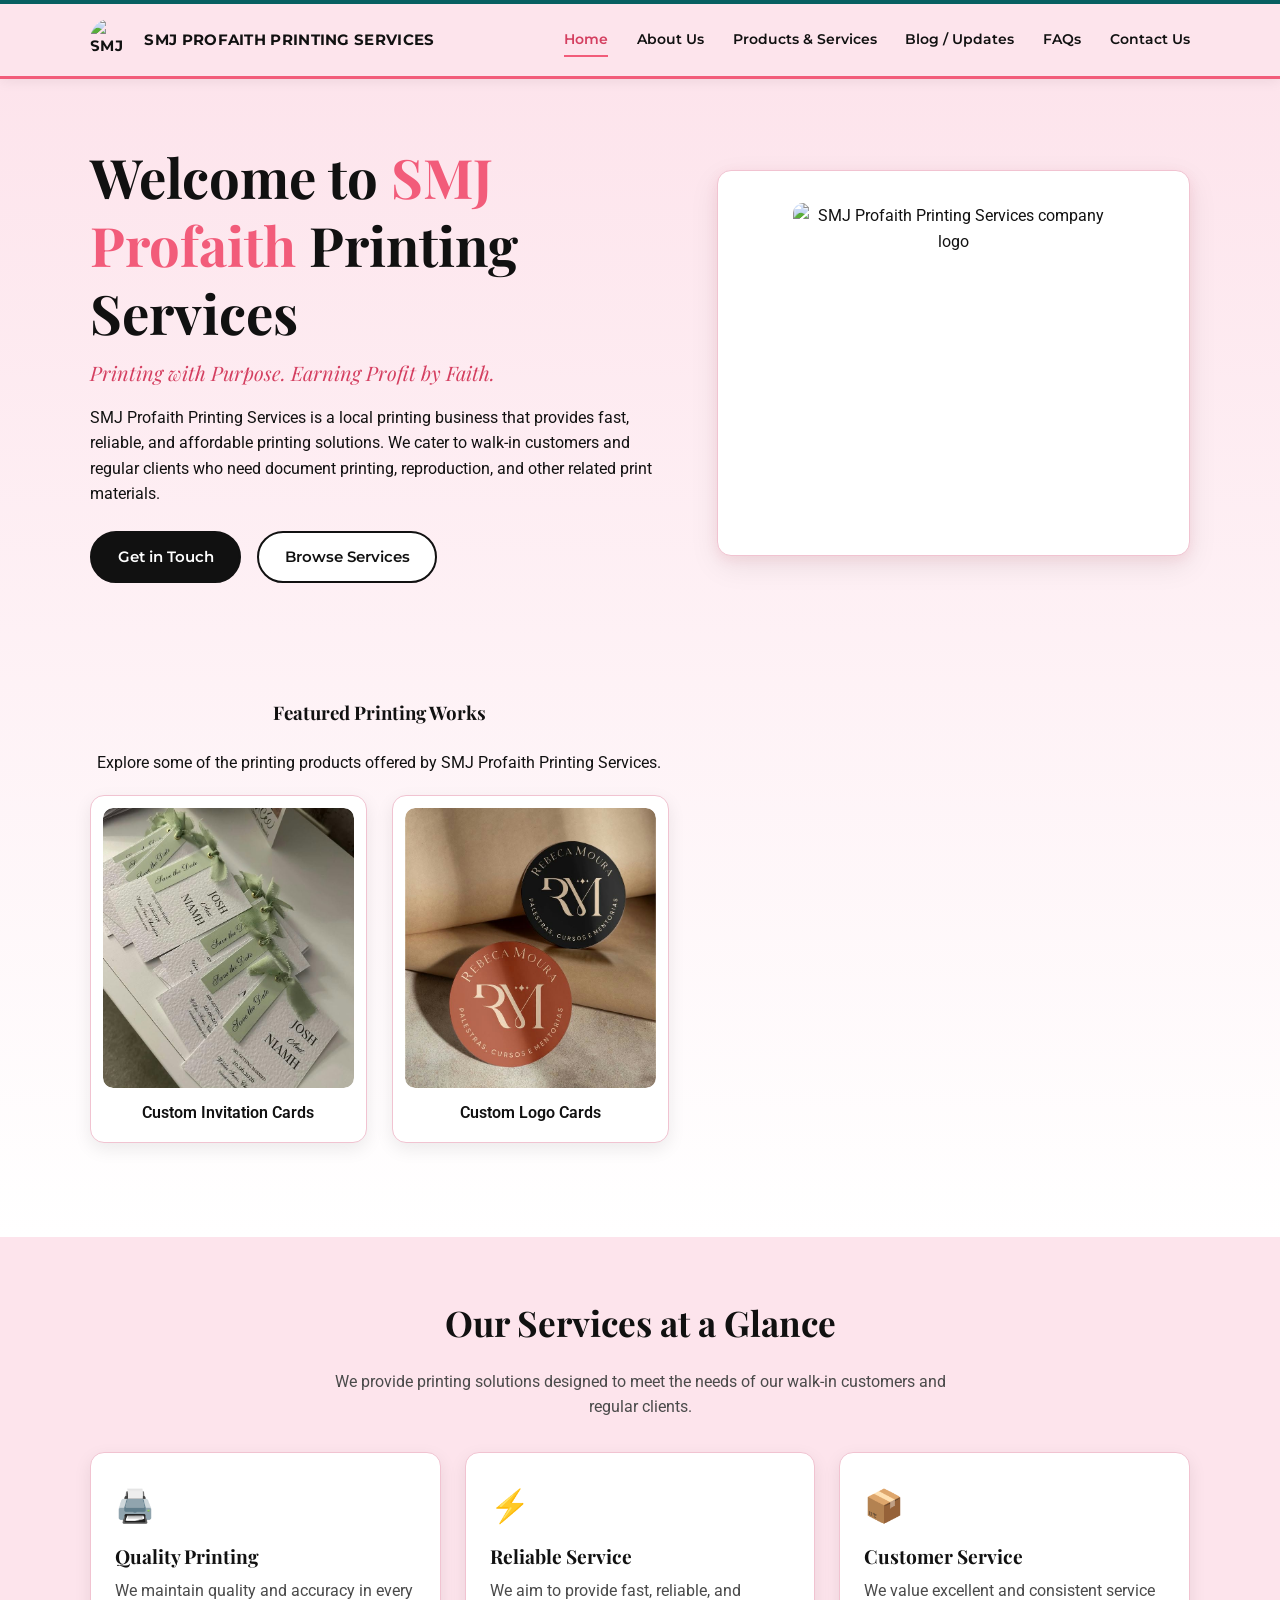
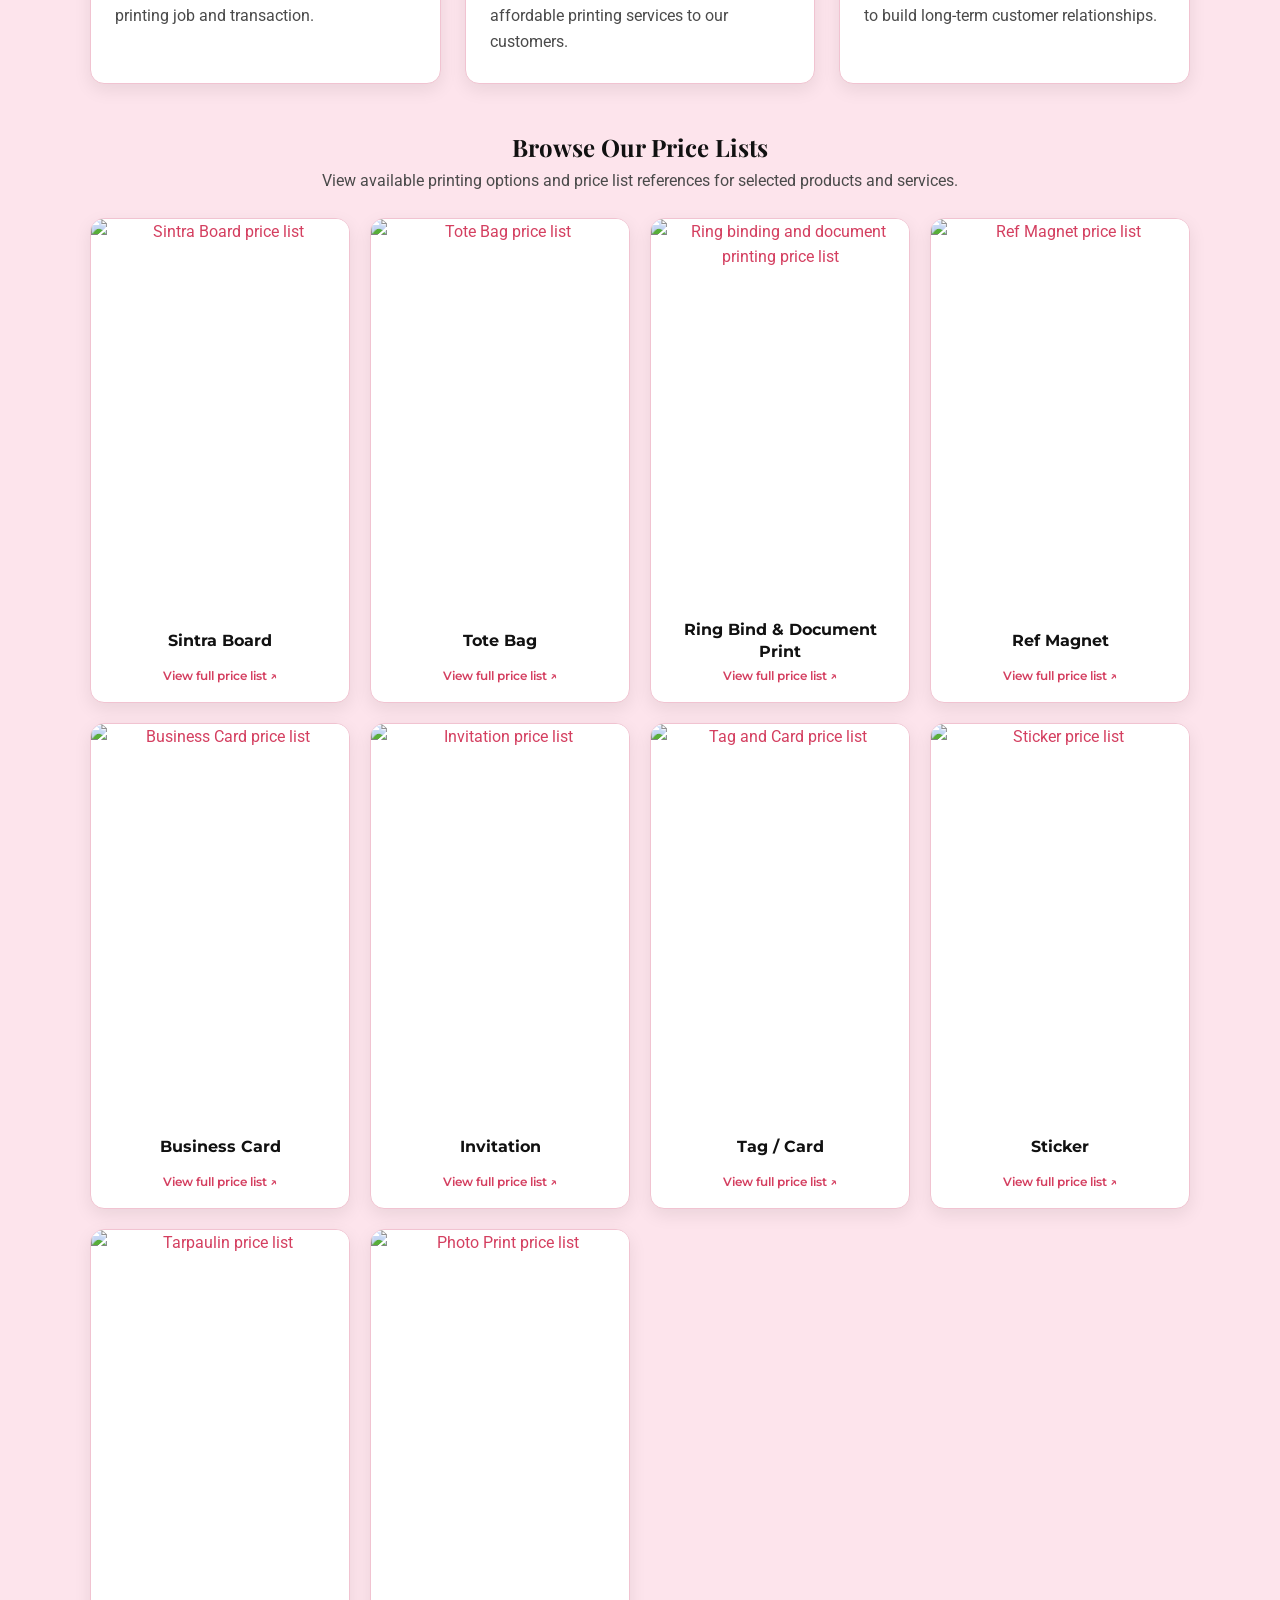
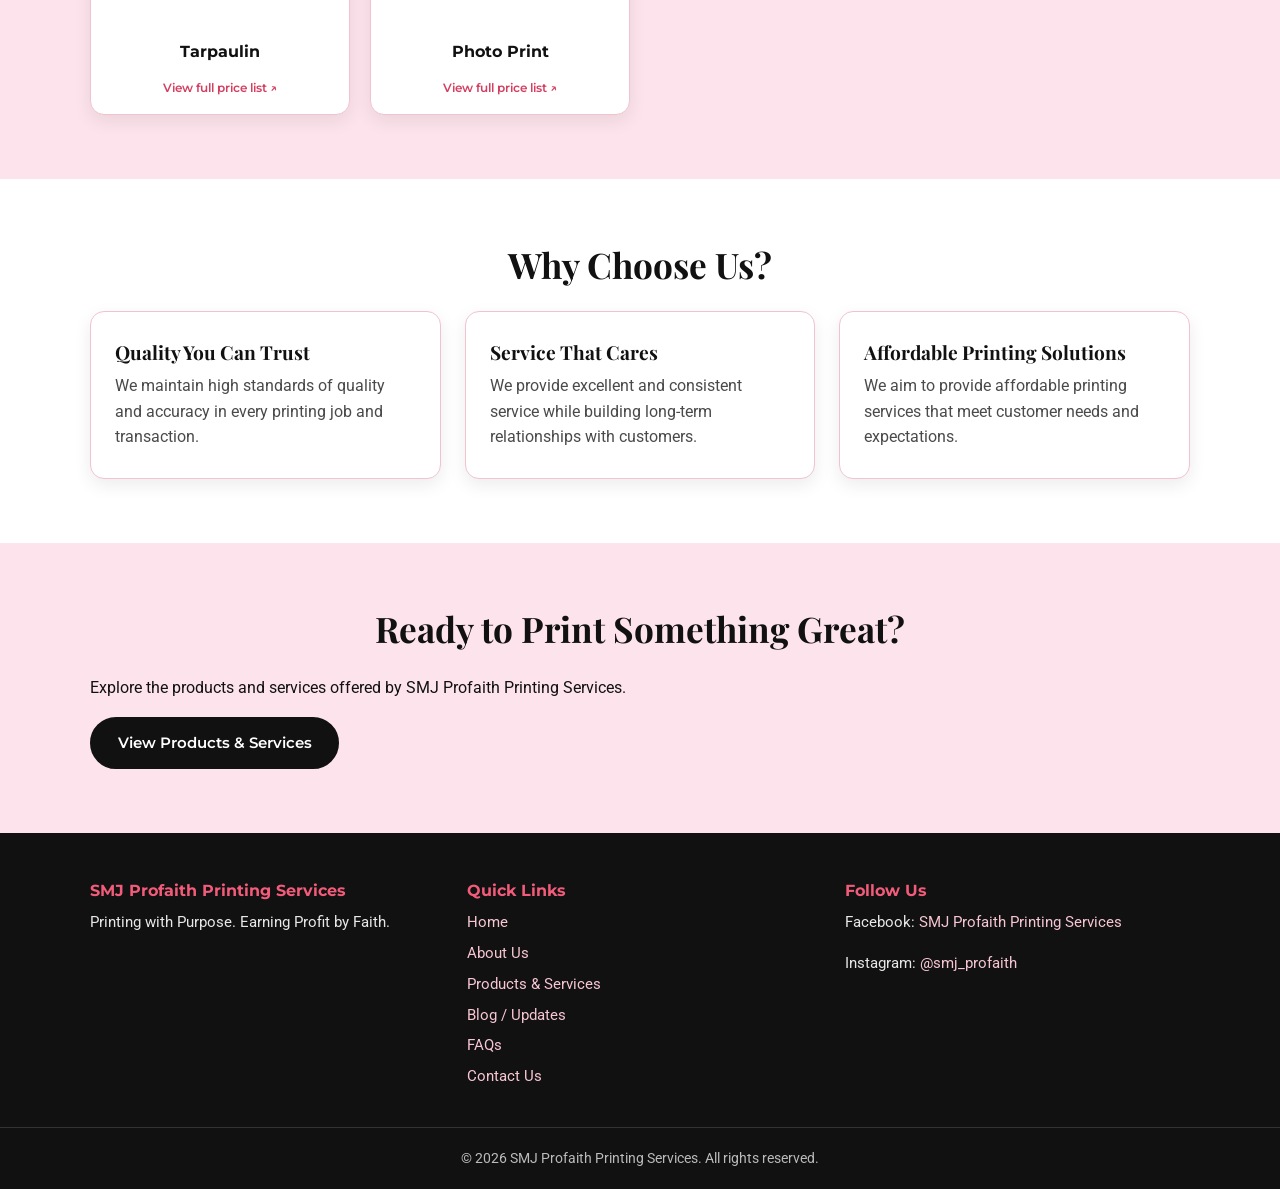
==== commit 79707afc: "Remove logo and change text" ====
--- a/index.html
+++ b/index.html
@@ -71,7 +71,7 @@
           </h1>
 
           <p class="tagline">
-            <em>Your Ideas. Our Prints. Your Impression.</em>
+            <em>Printing with Purpose. Earning Profit by Faith.</em>
           </p>
 
           <p>
@@ -501,7 +501,7 @@
       <div>
         <h3>SMJ Profaith Printing Services</h3>
 
-        <p>Your Ideas. Our Prints. Your Impression.</p>
+        <p>Printing with Purpose. Earning Profit by Faith.</p>
       </div>
 
 
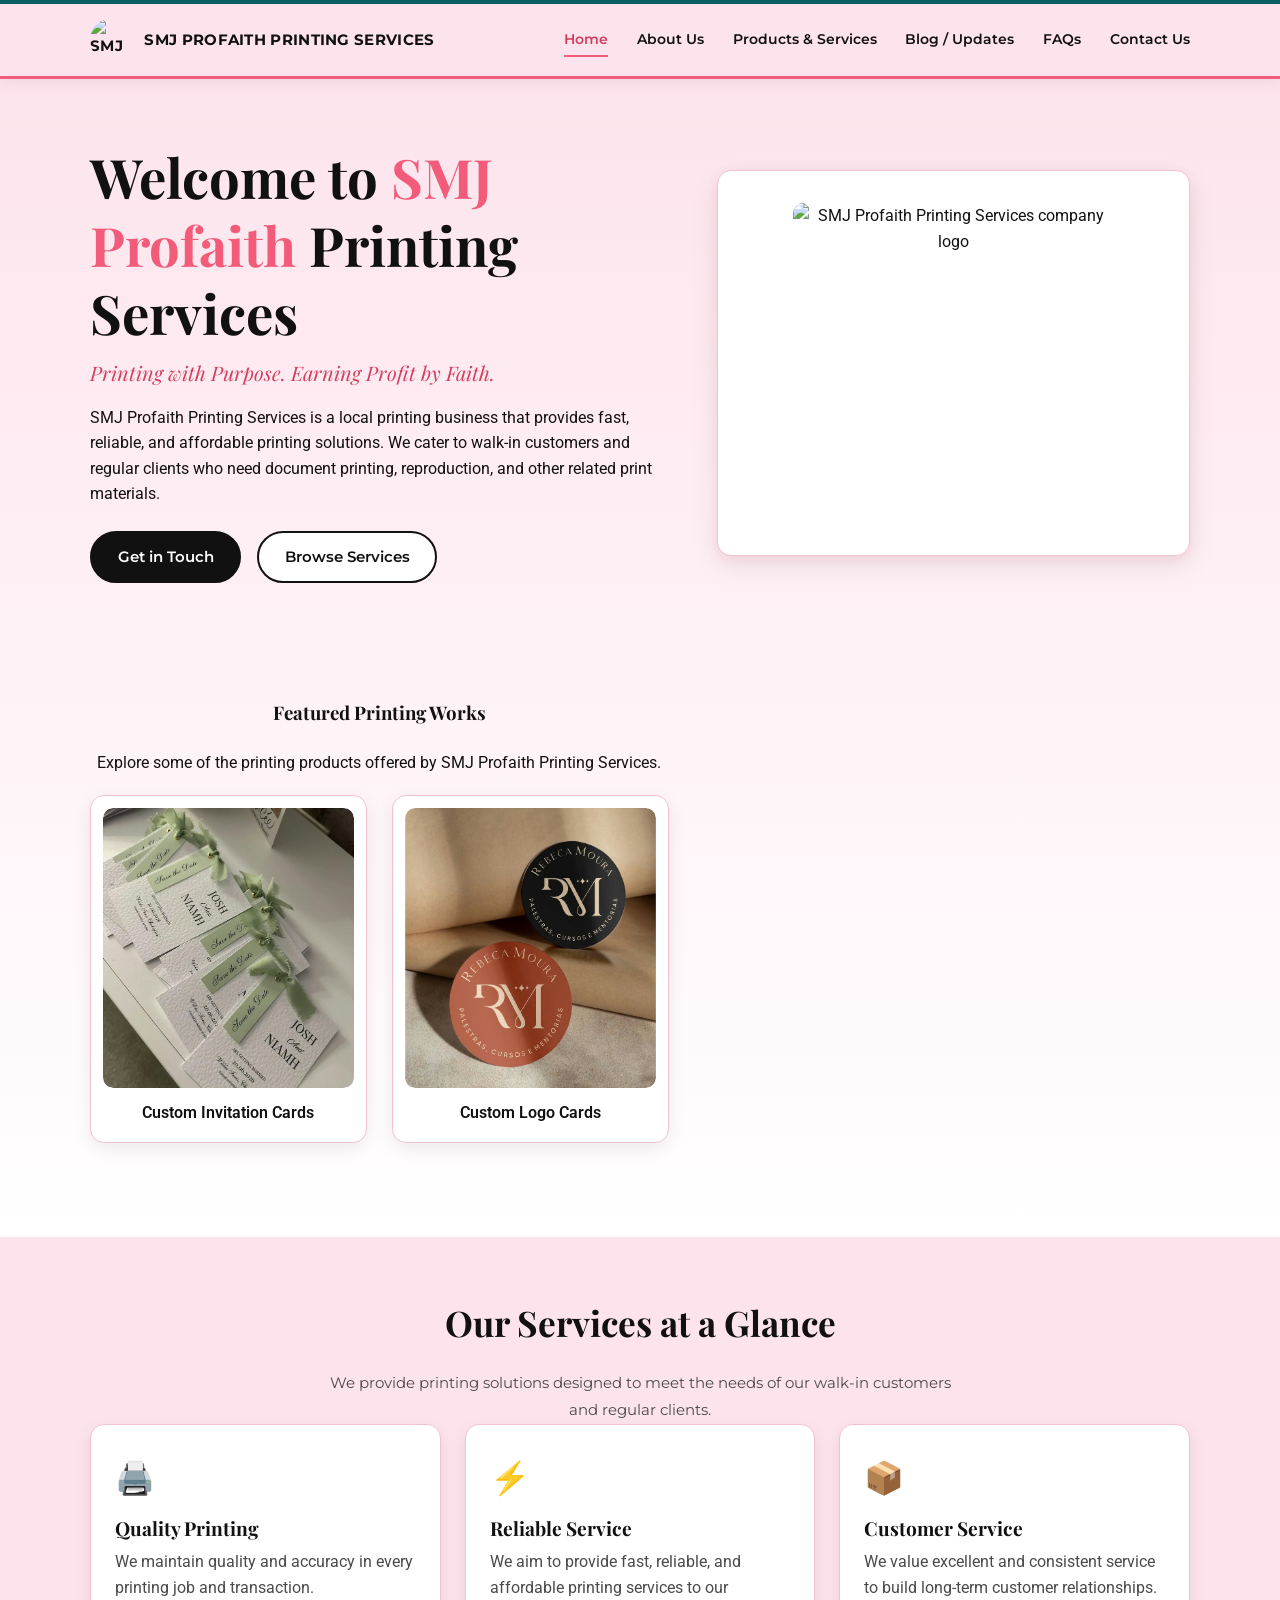
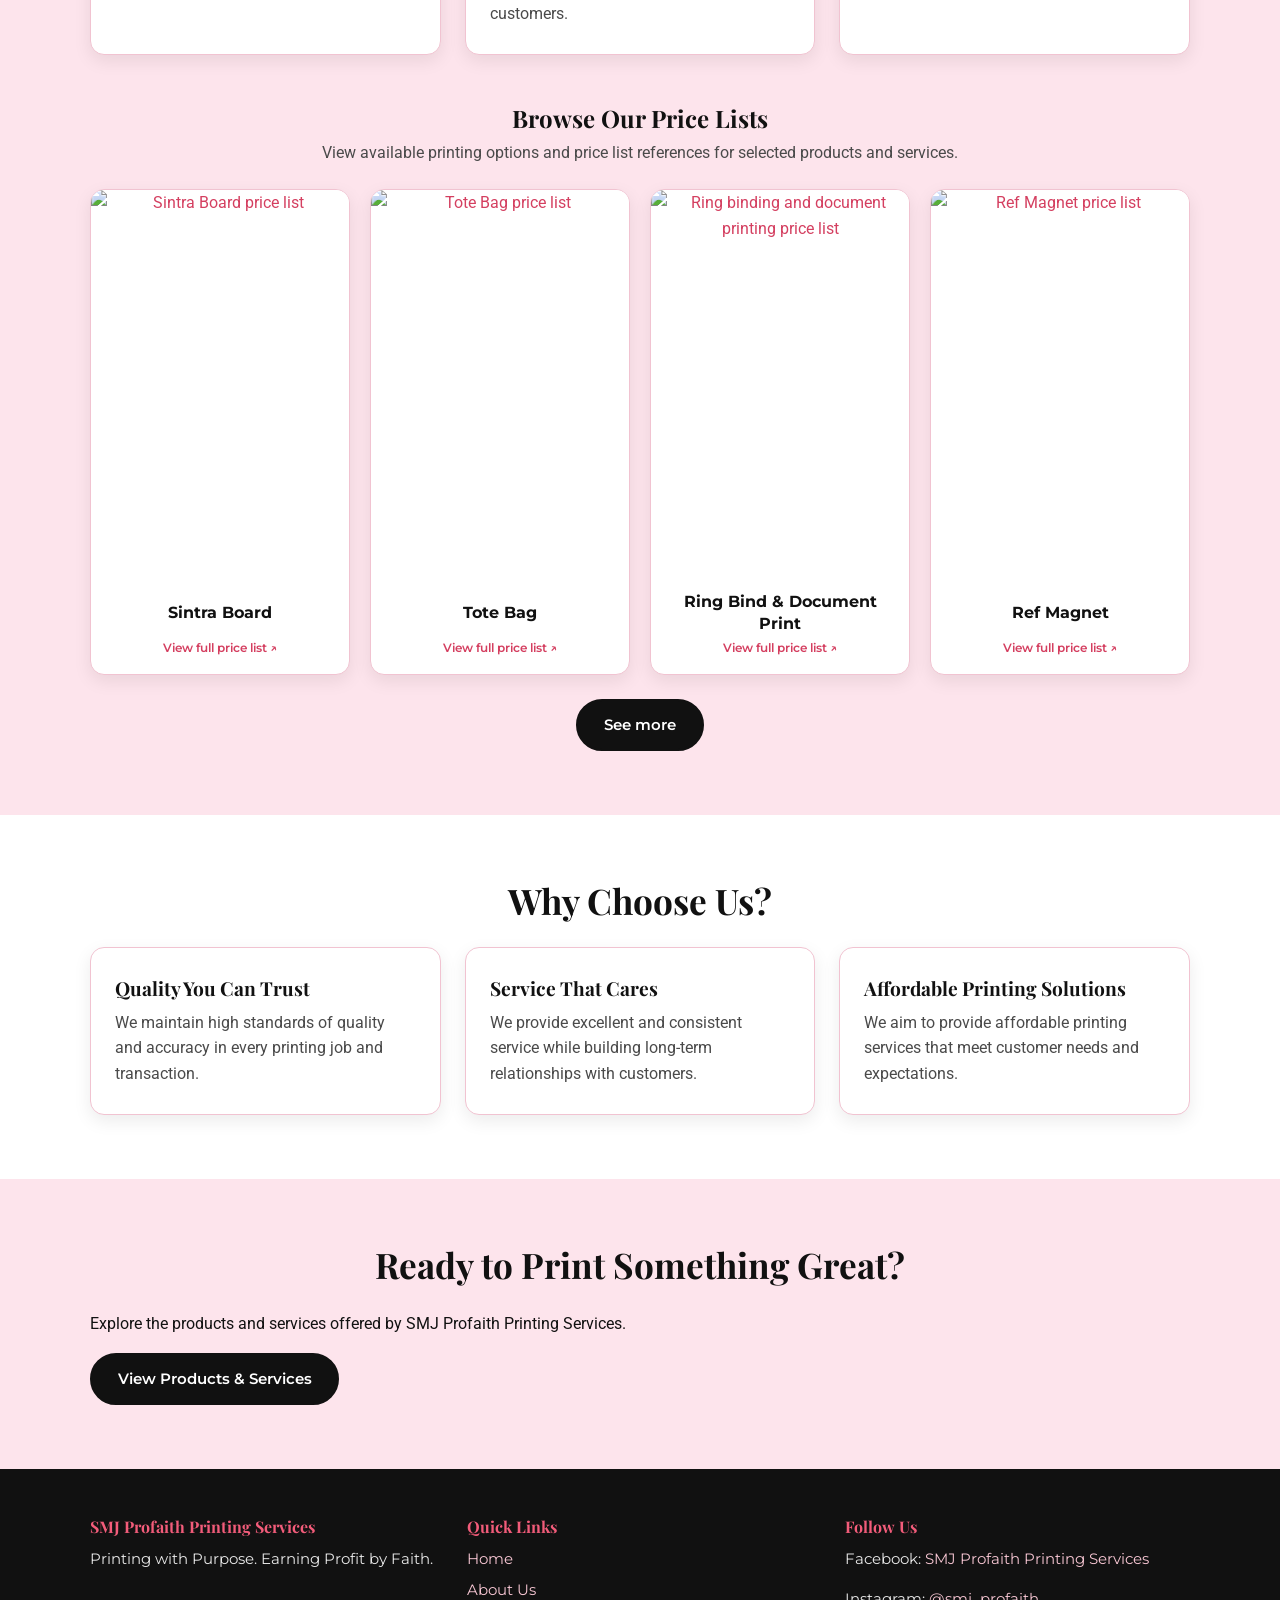
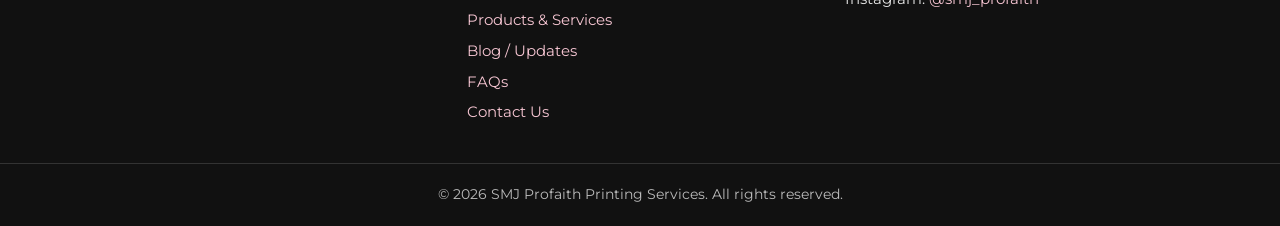
==== commit 397e896a: "Added see more and alignment" ====
--- a/index.html
+++ b/index.html
@@ -218,7 +218,7 @@
         </div>
 
 
-        <div class="rate-card-grid">
+        <div class="rate-card-grid" id="rate-card-grid">
 
           <article class="rate-card reveal">
             <a
@@ -419,6 +419,17 @@
             <p class="rate-card-link-label">View full price list ↗</p>
           </article>
 
+        </div>
+
+        <div class="rate-list-toggle">
+          <button
+            class="btn btn-primary"
+            id="rate-list-toggle"
+            type="button"
+            aria-controls="rate-card-grid"
+            aria-expanded="false">
+            See more
+          </button>
         </div>
 
       </div>
--- a/css/services.css
+++ b/css/services.css
@@ -0,0 +1,693 @@
+/* Product and service page layouts and responsive styles. */
+/* =========================================================
+   ENHANCED PRODUCTS & SERVICES DESIGN
+   ========================================================= */
+
+
+/* ===== PAGE BANNER ===== */
+
+.services-banner {
+  position: relative;
+  overflow: hidden;
+}
+
+.services-banner::before {
+  content: "";
+  position: absolute;
+  width: 260px;
+  height: 260px;
+  border-radius: 50%;
+  background: rgba(242, 92, 122, 0.08);
+  top: -100px;
+  right: 8%;
+}
+
+.services-banner::after {
+  content: "";
+  position: absolute;
+  width: 180px;
+  height: 180px;
+  border-radius: 50%;
+  background: rgba(242, 92, 122, 0.06);
+  bottom: -90px;
+  left: 8%;
+}
+
+.services-banner .container {
+  position: relative;
+  z-index: 2;
+}
+
+.banner-label {
+  color: var(--pink);
+  font-family: "Montserrat", sans-serif;
+  font-size: 0.78rem;
+  font-weight: 700;
+  letter-spacing: 3px;
+  margin-bottom: 12px;
+  text-transform: uppercase;
+}
+
+
+/* ===== SECTION HEADINGS ===== */
+
+.section-heading {
+  max-width: 720px;
+  margin: 0 auto 55px;
+  text-align: center;
+}
+
+.section-label {
+  display: inline-block;
+  margin-bottom: 12px;
+
+  color: var(--pink);
+  font-family: "Montserrat", sans-serif;
+  font-size: 0.75rem;
+  font-weight: 700;
+  letter-spacing: 3px;
+  text-transform: uppercase;
+}
+
+.section-heading .section-title {
+  margin-bottom: 16px;
+
+  font-family: "Playfair Display", serif;
+  font-size: clamp(2rem, 4vw, 3rem);
+  font-weight: 700;
+  line-height: 1.15;
+}
+
+.section-intro {
+  max-width: 650px;
+  margin: 0 auto;
+
+  color: var(--gray);
+  font-family: "Montserrat", sans-serif;
+  font-size: 0.95rem;
+  line-height: 1.8;
+}
+
+
+/* =========================================================
+   WHAT YOU GET
+   ========================================================= */
+
+.what-you-get-section {
+  background: #ffffff;
+  padding-top: 90px;
+  padding-bottom: 100px;
+}
+
+
+/* Product name cards */
+
+.what-you-get-grid {
+  display: grid;
+  grid-template-columns: repeat(5, 1fr);
+  gap: 18px;
+  align-items: stretch;
+}
+
+
+.simple-product-card {
+  position: relative;
+
+  min-width: 0;
+  padding: 12px 12px 18px;
+
+  display: flex;
+  flex-direction: column;
+  gap: 14px;
+
+  background: #ffffff;
+  border: 1px solid var(--border);
+  border-radius: 18px;
+
+  box-shadow: 0 8px 25px rgba(0, 0, 0, 0.05);
+
+  overflow: hidden;
+
+  transition:
+    transform 0.3s ease,
+    box-shadow 0.3s ease,
+    border-color 0.3s ease;
+}
+
+
+.simple-product-card::before {
+  content: "";
+
+  position: absolute;
+  top: 0;
+  left: 0;
+
+  width: 100%;
+  height: 5px;
+
+  background: var(--pink);
+
+  transform: scaleX(0);
+  transform-origin: left;
+
+  transition: transform 0.3s ease;
+}
+
+
+.simple-product-card:hover {
+  transform: translateY(-8px);
+
+  border-color: var(--pink);
+
+  box-shadow: 0 16px 35px rgba(242, 92, 122, 0.13);
+}
+
+
+.simple-product-card:hover::before {
+  transform: scaleX(1);
+}
+
+
+.product-number {
+  position: absolute;
+  z-index: 1;
+  top: 20px;
+  right: 20px;
+
+  padding: 5px 9px;
+  border-radius: 999px;
+  background: rgba(17, 17, 17, 0.72);
+  color: #ffffff;
+
+  font-family: "Montserrat", sans-serif;
+  font-size: 0.72rem;
+  font-weight: 700;
+  letter-spacing: 1px;
+}
+
+
+.simple-product-card img {
+  width: 100%;
+  aspect-ratio: 1;
+  border-radius: 11px;
+  object-fit: cover;
+  background: var(--pink-soft);
+  transition: transform 0.35s ease;
+}
+
+
+.simple-product-card:hover img {
+  transform: scale(1.025);
+}
+
+
+.simple-product-card h3 {
+  margin: auto 0 0;
+  padding: 0 8px;
+
+  color: var(--black);
+
+  font-family: "Playfair Display", serif;
+  font-size: 1.35rem;
+  font-weight: 700;
+}
+
+
+/* Description */
+
+.what-you-get-description {
+  max-width: 850px;
+  margin: 65px auto 0;
+
+  text-align: center;
+}
+
+
+.description-line {
+  width: 55px;
+  height: 3px;
+
+  margin: 0 auto 25px;
+
+  background: var(--pink);
+  border-radius: 10px;
+}
+
+
+.what-you-get-description p {
+  margin: 0 auto 25px;
+
+  color: var(--gray);
+
+  font-family: "Montserrat", sans-serif;
+  font-size: 0.96rem;
+  line-height: 1.9;
+}
+
+
+/* ===== BUTTONS ===== */
+
+.what-you-get-description .btn,
+.service-highlights-button .btn {
+  display: inline-flex;
+  align-items: center;
+  justify-content: center;
+  gap: 10px;
+}
+
+
+.what-you-get-description .btn span,
+.service-highlights-button .btn span {
+  font-size: 1.05rem;
+
+  transition: transform 0.25s ease;
+}
+
+
+.what-you-get-description .btn:hover span,
+.service-highlights-button .btn:hover span {
+  transform: translateX(4px);
+}
+
+
+/* =========================================================
+   SERVICE HIGHLIGHTS
+   ========================================================= */
+
+.service-highlights-section {
+  position: relative;
+
+  background: var(--pink-soft);
+
+  padding-top: 100px;
+  padding-bottom: 100px;
+
+  overflow: hidden;
+}
+
+
+.service-highlights-section::before {
+  content: "";
+
+  position: absolute;
+
+  width: 420px;
+  height: 420px;
+
+  border-radius: 50%;
+
+  background: rgba(242, 92, 122, 0.08);
+
+  top: -210px;
+  right: -100px;
+}
+
+
+.service-highlights-section::after {
+  content: "";
+
+  position: absolute;
+
+  width: 300px;
+  height: 300px;
+
+  border-radius: 50%;
+
+  background: rgba(255, 255, 255, 0.5);
+
+  bottom: -160px;
+  left: -100px;
+}
+
+
+.service-highlights-section .container {
+  position: relative;
+  z-index: 2;
+}
+
+
+.service-highlights-section .section-heading {
+  margin-bottom: 55px;
+}
+
+
+.service-highlights-section .section-title {
+  color: var(--black);
+}
+
+
+/* Highlight cards */
+
+.service-highlight-grid {
+  display: grid;
+
+  grid-template-columns: repeat(3, minmax(0, 1fr));
+  grid-auto-rows: 1fr;
+
+  gap: 22px;
+}
+
+
+.highlight-card {
+  position: relative;
+
+  display: flex;
+  gap: 22px;
+
+  padding: 30px;
+
+  background: rgba(255, 255, 255, 0.92);
+
+  border: 1px solid rgba(242, 92, 122, 0.14);
+
+  border-radius: 20px;
+
+  box-shadow: 0 8px 25px rgba(0, 0, 0, 0.04);
+
+  transition:
+    transform 0.3s ease,
+    box-shadow 0.3s ease;
+}
+
+
+.highlight-card:hover {
+  transform: translateY(-7px);
+
+  box-shadow: 0 16px 35px rgba(0, 0, 0, 0.08);
+}
+
+
+.highlight-number {
+  flex: 0 0 auto;
+
+  width: 48px;
+  height: 48px;
+
+  display: flex;
+  align-items: center;
+  justify-content: center;
+
+  background: var(--pink-soft);
+
+  color: var(--pink);
+
+  border-radius: 50%;
+
+  font-family: "Montserrat", sans-serif;
+  font-size: 0.75rem;
+  font-weight: 700;
+}
+
+
+.highlight-content h3 {
+  margin: 0 0 10px;
+
+  color: var(--black);
+
+  font-family: "Playfair Display", serif;
+  font-size: 1.35rem;
+}
+
+
+.highlight-content p {
+  margin: 0;
+
+  color: var(--gray);
+
+  font-family: "Montserrat", sans-serif;
+  font-size: 0.88rem;
+  line-height: 1.8;
+}
+
+
+/* Service button */
+
+.service-highlights-button {
+  position: relative;
+
+  text-align: center;
+
+  margin-top: 45px;
+}
+
+
+.btn-white {
+  display: inline-flex;
+
+  align-items: center;
+  justify-content: center;
+  gap: 10px;
+
+  padding: 13px 25px;
+
+  background: #ffffff;
+
+  color: var(--pink);
+
+  border: 1px solid #ffffff;
+
+  border-radius: 999px;
+
+  font-family: "Montserrat", sans-serif;
+  font-size: 0.82rem;
+  font-weight: 700;
+
+  text-decoration: none;
+
+  box-shadow: 0 8px 20px rgba(0, 0, 0, 0.08);
+
+  transition:
+    transform 0.25s ease,
+    box-shadow 0.25s ease,
+    background 0.25s ease;
+}
+
+
+.btn-white:hover {
+  transform: translateY(-3px);
+
+  background: var(--pink);
+
+  color: #ffffff;
+
+  box-shadow: 0 12px 25px rgba(242, 92, 122, 0.22);
+}
+
+
+/* =========================================================
+   ORDER PROCESS
+   ========================================================= */
+
+.order-process-section {
+  background: #ffffff;
+
+  padding-top: 100px;
+  padding-bottom: 100px;
+}
+
+
+.process-grid {
+  display: grid;
+
+  grid-template-columns: repeat(4, 1fr);
+
+  gap: 20px;
+}
+
+
+.process-card {
+  padding: 30px 25px;
+
+  background: #ffffff;
+
+  border: 1px solid #eeeeee;
+
+  border-radius: 18px;
+
+  text-align: center;
+
+  box-shadow: 0 8px 25px rgba(0, 0, 0, 0.04);
+
+  transition:
+    transform 0.3s ease,
+    box-shadow 0.3s ease;
+}
+
+
+.process-card:hover {
+  transform: translateY(-7px);
+
+  box-shadow: 0 15px 30px rgba(0, 0, 0, 0.08);
+}
+
+
+.process-card > span {
+  display: inline-flex;
+
+  align-items: center;
+  justify-content: center;
+
+  width: 48px;
+  height: 48px;
+
+  margin-bottom: 18px;
+
+  background: var(--pink-soft);
+
+  color: var(--pink);
+
+  border-radius: 50%;
+
+  font-family: "Montserrat", sans-serif;
+  font-size: 0.75rem;
+  font-weight: 700;
+}
+
+
+.process-card h3 {
+  margin-bottom: 10px;
+
+  font-family: "Playfair Display", serif;
+  font-size: 1.2rem;
+}
+
+
+.process-card p {
+  margin: 0;
+
+  color: var(--gray);
+
+  font-family: "Montserrat", sans-serif;
+  font-size: 0.82rem;
+  line-height: 1.7;
+}
+
+
+/* =========================================================
+   FOOTER FONT
+   ========================================================= */
+
+.site-footer,
+.site-footer p,
+.site-footer a {
+  font-family: "Montserrat", sans-serif;
+}
+
+
+.site-footer h3 {
+  font-family: "Playfair Display", serif;
+}
+
+
+/* =========================================================
+   RESPONSIVE DESIGN
+   ========================================================= */
+
+@media (max-width: 1000px) {
+
+  .what-you-get-grid {
+    grid-template-columns: repeat(3, 1fr);
+  }
+
+  .service-highlight-grid {
+    grid-template-columns: repeat(2, minmax(0, 1fr));
+  }
+
+  .process-grid {
+    grid-template-columns: repeat(2, 1fr);
+  }
+
+}
+
+
+@media (max-width: 700px) {
+
+  .what-you-get-section,
+  .service-highlights-section,
+  .order-process-section {
+    padding-top: 70px;
+    padding-bottom: 70px;
+  }
+
+
+  .section-heading {
+    margin-bottom: 40px;
+  }
+
+
+  .what-you-get-grid {
+    grid-template-columns: repeat(2, 1fr);
+  }
+
+
+  .simple-product-card {
+    padding: 10px 10px 16px;
+  }
+
+  .product-number {
+    top: 17px;
+    right: 17px;
+  }
+
+  .simple-product-card h3 {
+    font-size: 1.15rem;
+  }
+
+
+  .service-highlight-grid {
+    grid-template-columns: 1fr;
+  }
+
+
+  .highlight-card {
+    padding: 25px;
+
+    gap: 16px;
+  }
+
+
+  .highlight-content h3 {
+    font-size: 1.2rem;
+  }
+
+
+  .process-grid {
+    grid-template-columns: 1fr;
+  }
+
+}
+
+
+@media (max-width: 480px) {
+
+  .what-you-get-grid {
+    grid-template-columns: 1fr;
+  }
+
+
+  .simple-product-card {
+    padding: 10px 10px 15px;
+  }
+
+
+  .highlight-card {
+    flex-direction: column;
+  }
+
+
+  .highlight-number {
+    width: 42px;
+    height: 42px;
+  }
+
+
+  .what-you-get-description {
+    margin-top: 50px;
+  }
+
+
+  .what-you-get-description p {
+    font-size: 0.88rem;
+  }
+
+}
--- a/css/home.css
+++ b/css/home.css
@@ -521,6 +521,15 @@
     grid-template-columns: repeat(4, minmax(0, 1fr));
 
     gap: 1.25rem;
+}
+
+.rate-card-hidden {
+    display: none;
+}
+
+.rate-list-toggle {
+    margin-top: 1.5rem;
+    text-align: center;
 }
 
 .rate-card {
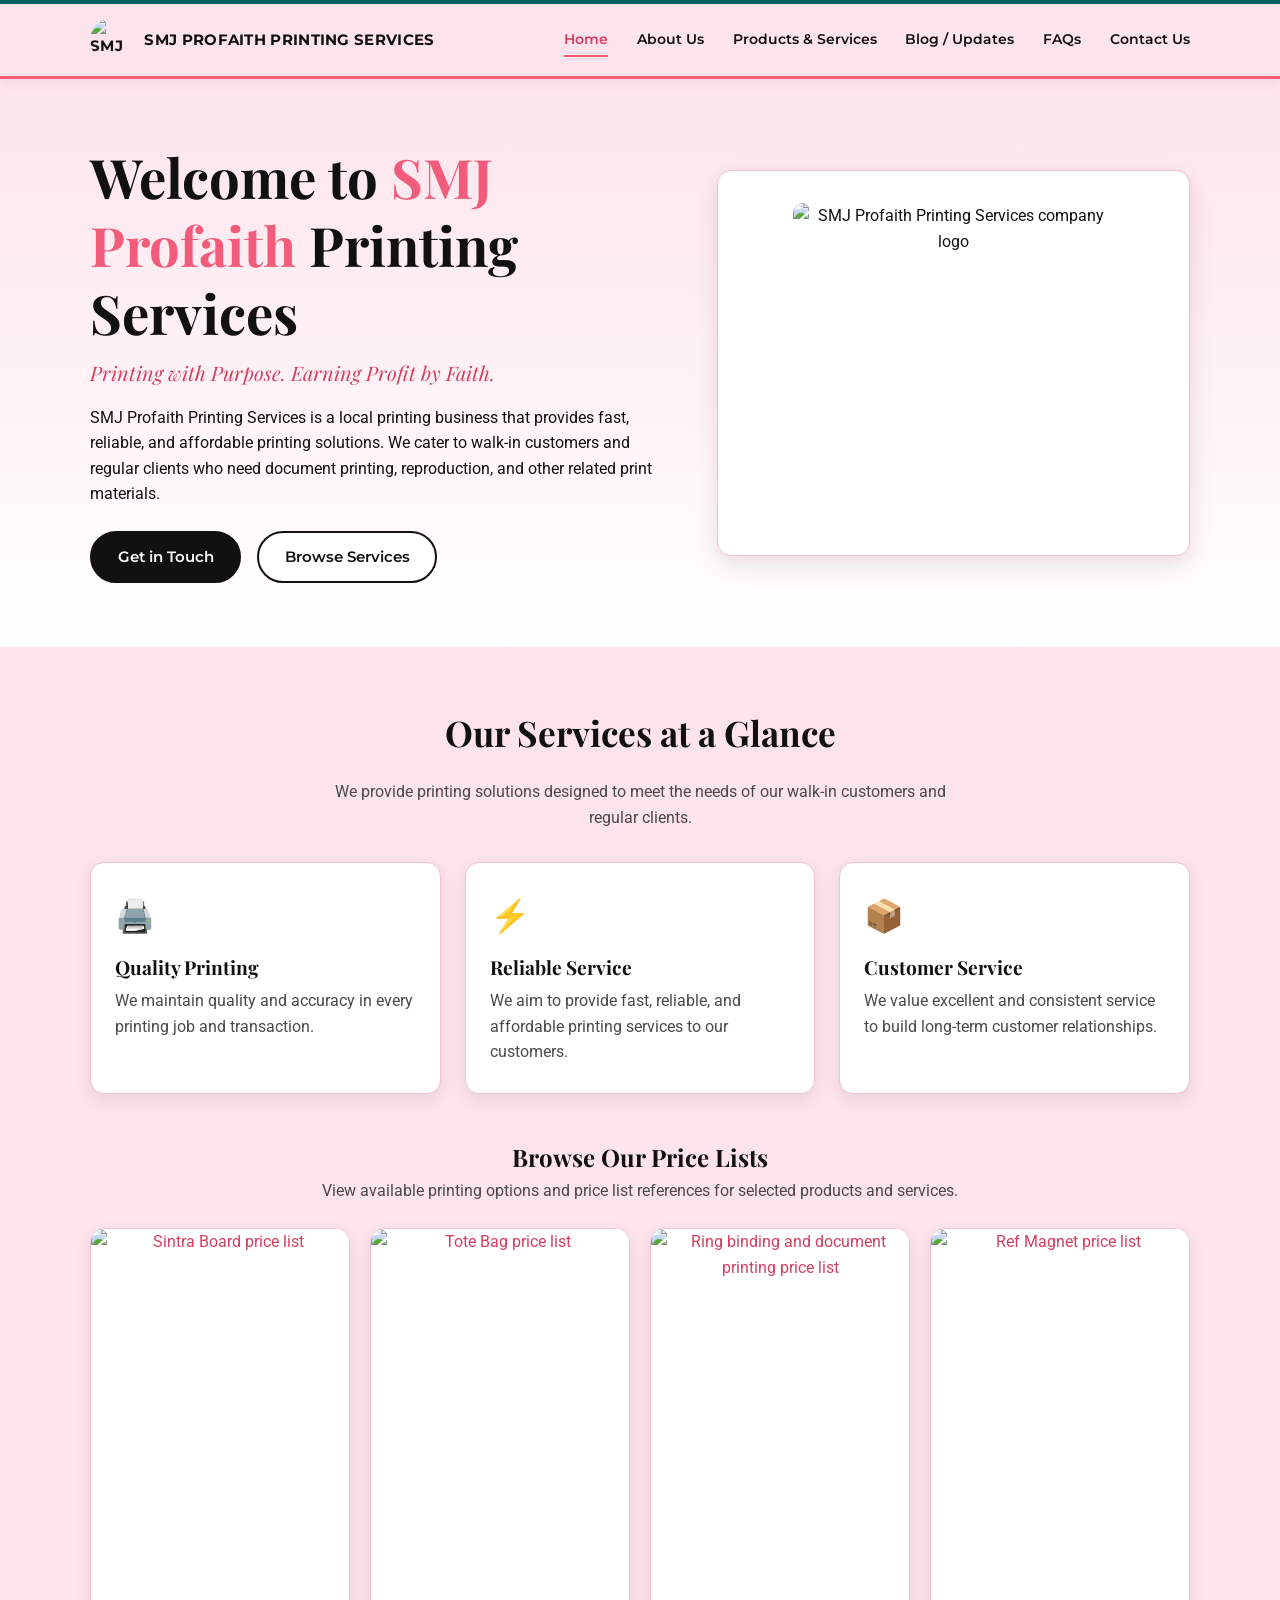
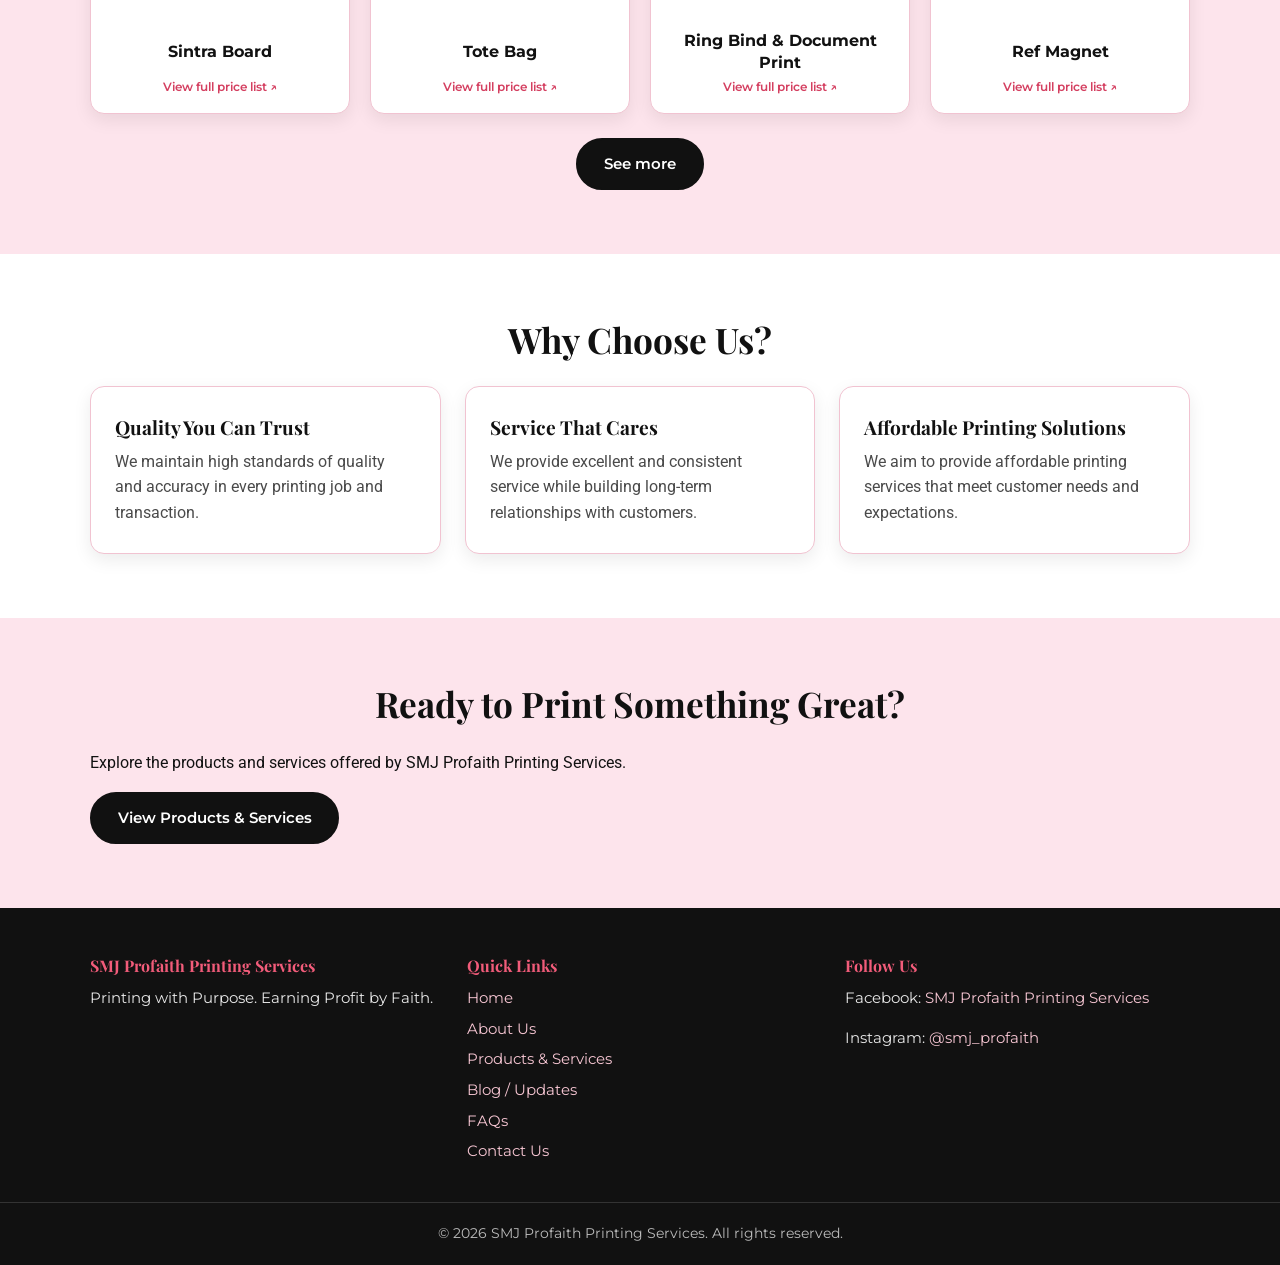
==== commit 8cf954f7: "Remove not important detail" ====
--- a/index.html
+++ b/index.html
@@ -103,52 +103,6 @@
         </div>
 
 
-        <!-- FEATURED PRINTING WORKS -->
-<div class="featured-works">
-
-    <h3>Featured Printing Works</h3>
-
-    <p>
-        Explore some of the printing products offered by
-        SMJ Profaith Printing Services.
-    </p>
-
-    <div class="featured-works-grid">
-
-        <div class="work-card">
-            <button
-                class="featured-image-button"
-                type="button"
-                aria-label="View Custom Invitation Cards image">
-
-                <img
-                    src="assets/InvitationCards.jpg"
-                    alt="Custom Invitation Cards">
-
-                <span class="zoom-label">Click to enlarge</span>
-            </button>
-
-            <p>Custom Invitation Cards</p>
-        </div>
-
-        <div class="work-card">
-            <button
-                class="featured-image-button"
-                type="button"
-                aria-label="View Custom Logo Cards image">
-
-                <img
-                    src="assets/LogoCards.jpg"
-                    alt="Custom Logo Cards">
-
-                <span class="zoom-label">Click to enlarge</span>
-            </button>
-
-            <p>Custom Logo Cards</p>
-        </div>
-
-    </div>
-</div>
     </section>
 
 
--- a/css/pages.css
+++ b/css/pages.css
@@ -0,0 +1,361 @@
+/* Styles for the blog, FAQ, and general page-specific components. */
+/* ==========================================================================
+   15. Blog / Updates
+   ========================================================================== */
+
+.blog-card {
+  text-align: left;
+  border-top: 5px solid var(--pink);
+}
+
+.blog-icon {
+  font-size: 2.2rem;
+  margin-bottom: 0.75rem;
+}
+
+.update-note {
+  font-size: 0.85rem;
+  font-style: italic;
+  color: var(--pink-dark) !important;
+  margin-top: 1rem !important;
+}
+
+.text-link {
+  display: inline-block;
+  margin-top: 1rem;
+  font-family: var(--font-ui);
+  font-weight: 600;
+  color: var(--pink-dark);
+}
+
+.text-link:hover {
+  color: var(--pink);
+}
+
+.community-content {
+  background: var(--white);
+  border: 1px solid var(--border);
+  border-radius: var(--radius);
+  box-shadow: var(--shadow);
+  padding: 2rem;
+  max-width: 850px;
+  margin: 0 auto;
+}
+
+.community-content > div {
+  padding: 1.25rem 0;
+  border-bottom: 1px dashed var(--border);
+}
+
+.community-content > div:first-child {
+  padding-top: 0;
+}
+
+.community-content > div:last-child {
+  border-bottom: none;
+  padding-bottom: 0;
+}
+
+.community-content h3 {
+  color: var(--black);
+  font-size: 1.2rem;
+}
+
+
+/* ==========================================================================
+   16. FAQs
+   ========================================================================== */
+
+.faq-list {
+  max-width: 850px;
+  margin: 0 auto;
+}
+
+.faq-item {
+  background: var(--white);
+  border: 1px solid var(--border);
+  border-radius: var(--radius);
+  box-shadow: var(--shadow);
+  margin-bottom: 1rem;
+  overflow: hidden;
+}
+
+.faq-question {
+  width: 100%;
+  display: flex;
+  align-items: center;
+  justify-content: space-between;
+  gap: 1rem;
+  padding: 1.2rem 1.4rem;
+  background: var(--white);
+  color: var(--black);
+  border: none;
+  cursor: pointer;
+  text-align: left;
+  font-family: var(--font-ui);
+  font-size: 0.95rem;
+  font-weight: 600;
+}
+
+.faq-question:hover,
+.faq-question:focus {
+  background: var(--pink-soft);
+}
+
+.faq-icon {
+  flex-shrink: 0;
+  width: 28px;
+  height: 28px;
+  display: inline-flex;
+  align-items: center;
+  justify-content: center;
+  border-radius: 50%;
+  background: var(--pink);
+  color: var(--white);
+  font-size: 1.2rem;
+  line-height: 1;
+  transition: transform 0.2s ease;
+}
+
+.faq-question[aria-expanded="true"] .faq-icon {
+  transform: rotate(45deg);
+}
+
+.faq-answer {
+  display: none;
+  padding: 0 1.4rem 1.3rem;
+  border-top: 1px solid var(--border);
+}
+
+.faq-answer p {
+  color: var(--gray);
+  margin: 1rem 0 0;
+}
+
+.faq-item.open .faq-answer {
+  display: block;
+}
+
+.faq-contact {
+  max-width: 850px;
+  margin: 2.5rem auto 0;
+  padding: 2rem;
+  text-align: center;
+  background: var(--pink-soft);
+  border: 1px solid var(--border);
+  border-radius: var(--radius);
+}
+
+.faq-contact h3 {
+  font-size: 1.4rem;
+}
+
+.faq-contact p {
+  color: var(--gray);
+}
+.featured-card:hover {
+  transform: translateY(-6px);
+  box-shadow: 0 14px 30px rgba(0, 0, 0, 0.12);
+}
+
+.image-button {
+  position: relative;
+  display: block;
+  width: 100%;
+  padding: 0;
+  border: none;
+  background: var(--pink-soft);
+  cursor: pointer;
+  overflow: hidden;
+}
+
+.image-button img {
+  width: 100%;
+  height: 300px;
+  object-fit: cover;
+  transition: transform 0.45s ease;
+}
+
+.image-button:hover img,
+.image-button:focus img {
+  transform: scale(1.06);
+}
+
+.zoom-label {
+  position: absolute;
+  left: 50%;
+  bottom: 1rem;
+  transform: translateX(-50%);
+  background: rgba(17, 17, 17, 0.82);
+  color: var(--white);
+  padding: 0.45rem 0.9rem;
+  border-radius: 999px;
+  font-family: var(--font-ui);
+  font-size: 0.78rem;
+  font-weight: 600;
+  opacity: 0;
+  transition: opacity 0.25s ease;
+  pointer-events: none;
+  white-space: nowrap;
+}
+
+.image-button:hover .zoom-label,
+.image-button:focus .zoom-label {
+  opacity: 1;
+}
+
+.featured-content {
+  padding: 1.4rem 1.5rem 1.6rem;
+  text-align: center;
+}
+
+.featured-content h3 {
+  font-size: 1.25rem;
+  margin-bottom: 0.45rem;
+  color: var(--black);
+}
+
+.featured-content p {
+  color: var(--gray);
+  margin: 0;
+  font-size: 0.95rem;
+}
+
+.image-lightbox {
+  position: fixed;
+  inset: 0;
+  z-index: 9999;
+  display: flex;
+  align-items: center;
+  justify-content: center;
+  padding: 2rem;
+  background: rgba(17, 17, 17, 0.88);
+  opacity: 0;
+  visibility: hidden;
+  pointer-events: none;
+  transition: opacity 0.3s ease, visibility 0.3s ease;
+}
+
+.image-lightbox.active {
+  opacity: 1;
+  visibility: visible;
+  pointer-events: auto;
+}
+
+.lightbox-content {
+  max-width: 1000px;
+  max-height: 90vh;
+  text-align: center;
+  transform: scale(0.85);
+  transition: transform 0.35s ease;
+}
+
+.image-lightbox.active .lightbox-content {
+  transform: scale(1);
+}
+
+.lightbox-content img {
+  max-width: 100%;
+  max-height: 78vh;
+  width: auto;
+  height: auto;
+  margin: 0 auto;
+  border-radius: var(--radius);
+  box-shadow: 0 20px 50px rgba(0, 0, 0, 0.35);
+  object-fit: contain;
+}
+
+.lightbox-content p {
+  margin: 1rem 0 0;
+  color: var(--white);
+  font-family: var(--font-ui);
+  font-weight: 600;
+  font-size: 1rem;
+}
+
+.lightbox-close {
+  position: absolute;
+  top: 1.25rem;
+  right: 1.5rem;
+  width: 46px;
+  height: 46px;
+  display: flex;
+  align-items: center;
+  justify-content: center;
+  border: 2px solid var(--white);
+  border-radius: 50%;
+  background: transparent;
+  color: var(--white);
+  font-size: 2rem;
+  line-height: 1;
+  cursor: pointer;
+  transition: background 0.2s ease, color 0.2s ease, transform 0.2s ease;
+}
+
+.lightbox-close:hover,
+.lightbox-close:focus {
+  background: var(--pink);
+  border-color: var(--pink);
+  transform: rotate(90deg);
+}
+
+body.lightbox-open {
+  overflow: hidden;
+}
+
+@media (max-width: 700px) {
+  .featured-grid {
+    grid-template-columns: 1fr;
+    gap: 1.5rem;
+  }
+
+  .image-button img {
+    height: 260px;
+  }
+
+  .image-lightbox {
+    padding: 1rem;
+  }
+
+  .lightbox-content img {
+    max-height: 75vh;
+  }
+
+  .lightbox-close {
+    top: 0.8rem;
+    right: 0.8rem;
+    width: 42px;
+    height: 42px;
+  }
+}
+.what-you-get-products {
+  margin-bottom: 20px;
+}
+
+.what-you-get-description {
+  max-width: 850px;
+  margin: 35px auto 0;
+  text-align: center;
+}
+
+.what-you-get-description p {
+  margin-bottom: 20px;
+  line-height: 1.8;
+}
+
+.what-you-get-description .btn {
+  display: inline-block;
+}
+
+.service-highlights {
+  margin-top: 0;
+}
+
+.service-highlights-button {
+  text-align: center;
+  margin-top: 30px;
+}
+
+.service-highlights-button .btn {
+  display: inline-block;
+}
--- a/css/services.css
+++ b/css/services.css
@@ -78,7 +78,7 @@
   line-height: 1.15;
 }
 
-.section-intro {
+.section-heading .section-intro {
   max-width: 650px;
   margin: 0 auto;
 
--- a/css/home.css
+++ b/css/home.css
@@ -1,7 +1,7 @@
 /* ==========================================================================
    SMJ PROFAITH PRINTING SERVICES
    HOME PAGE STYLES
-   Hero Logo Lightbox, Price List Gallery, and Featured Printing Works
+   Hero Logo Lightbox and Price List Gallery
    ========================================================================== */
 
 
@@ -222,365 +222,90 @@
 
 
 /* ==========================================================================
-   3. FEATURED PRINTING WORKS
-   ========================================================================== */
-
-.featured-works {
-    margin-top: 40px;
-    padding: 30px 0;
-}
-
-.featured-works h3 {
+   3. HOMEPAGE SERVICE PRICE-LIST GALLERY
+   ========================================================================== */
+
+.rate-list-heading {
+    margin: 3rem 0 1.5rem;
     text-align: center;
-    margin-bottom: 25px;
-}
-
-.featured-works > p {
-    margin-bottom: 1.25rem;
+}
+
+.rate-list-heading h3 {
+    margin-bottom: 0.4rem;
+    font-size: 1.5rem;
+}
+
+.rate-list-heading p {
+    margin: 0;
+    color: var(--gray);
+}
+
+.rate-card-grid {
+    display: grid;
+
+    grid-template-columns: repeat(4, minmax(0, 1fr));
+
+    gap: 1.25rem;
+}
+
+.rate-card-hidden {
+    display: none;
+}
+
+.rate-list-toggle {
+    margin-top: 1.5rem;
     text-align: center;
 }
 
-.featured-works-grid {
-    display: grid;
-
-    grid-template-columns: repeat(2, minmax(0, 1fr));
-
-    gap: 25px;
-
-    max-width: 850px;
-    margin: 0 auto;
-}
-
-.work-card {
+.rate-card {
     min-width: 0;
 
+    overflow: hidden;
+
+    padding: 0 0 1rem;
+
     background: var(--white);
 
     border: 1px solid var(--border);
-    border-radius: 14px;
-
-    padding: 12px;
-
-    box-shadow: 0 6px 18px rgba(0, 0, 0, 0.08);
-
-    overflow: hidden;
+    border-radius: var(--radius);
+
+    box-shadow: var(--shadow);
+
+    text-align: center;
 
     transition:
         transform 0.25s ease,
         box-shadow 0.25s ease;
 }
 
-.work-card:hover {
+.rate-card:hover {
     transform: translateY(-4px);
 
     box-shadow: 0 10px 24px rgba(0, 0, 0, 0.12);
 }
 
-
-/* Clickable featured images */
-
-.featured-image-button {
-    position: relative;
-
+.rate-card > a {
     display: block;
-
+    background: var(--white);
+}
+
+.rate-card img {
     width: 100%;
-    padding: 0;
-
-    background: transparent;
-
-    border: none;
-    border-radius: 10px;
-
-    overflow: hidden;
-
-    cursor: zoom-in;
-
-    text-align: left;
-}
-
-.featured-image-button img {
-    display: block;
-
-    width: 100%;
-    height: 280px;
+    height: auto;
+
+    aspect-ratio: 2 / 3;
 
     object-fit: cover;
-
-    border-radius: 10px;
-
-    transition:
-        transform 0.35s ease,
-        filter 0.3s ease;
-}
-
-.featured-image-button:hover img {
-    transform: scale(1.04);
-    filter: brightness(0.90);
-}
-
-
-/* Image zoom hint */
-
-.featured-image-button .zoom-label {
-    position: absolute;
-
-    right: 12px;
-    bottom: 12px;
-
-    padding: 0.4rem 0.7rem;
-
-    background: rgba(17, 17, 17, 0.82);
-    color: var(--white);
-
-    border-radius: 999px;
-
-    font-family: var(--font-ui);
-    font-size: 0.72rem;
-    font-weight: 600;
-
-    opacity: 0;
-    transform: translateY(5px);
-
-    transition:
-        opacity 0.25s ease,
-        transform 0.25s ease;
-
-    pointer-events: none;
-}
-
-.featured-image-button:hover .zoom-label,
-.featured-image-button:focus-visible .zoom-label {
-    opacity: 1;
-    transform: translateY(0);
-}
-
-.featured-image-button:focus-visible {
-    outline: 3px solid var(--pink);
-    outline-offset: 4px;
-}
-
-.work-card p {
-    text-align: center;
-
-    margin: 12px 0 4px;
-
-    font-weight: 600;
-}
-
-
-/* ==========================================================================
-   4. FEATURED PRINTING WORKS LIGHTBOX
-   ========================================================================== */
-
-.featured-lightbox {
-    position: fixed;
-    inset: 0;
-
-    z-index: 10000;
+    object-position: top;
+}
+
+.rate-card h4 {
+    min-height: 2.8em;
 
     display: flex;
     align-items: center;
     justify-content: center;
 
-    padding: 2rem;
-
-    background: rgba(17, 17, 17, 0.84);
-
-    opacity: 0;
-    visibility: hidden;
-
-    transition:
-        opacity 0.3s ease,
-        visibility 0.3s ease;
-
-    cursor: zoom-out;
-}
-
-.featured-lightbox.open {
-    opacity: 1;
-    visibility: visible;
-}
-
-.featured-lightbox-content {
-    position: relative;
-
-    display: flex;
-    align-items: center;
-    justify-content: center;
-
-    width: auto;
-    max-width: min(850px, 92vw);
-    max-height: 90vh;
-
-    padding: 1.5rem;
-
-    background: var(--white);
-
-    border: 2px solid var(--pink);
-    border-radius: 18px;
-
-    box-shadow:
-        0 25px 70px rgba(0, 0, 0, 0.30);
-
-    transform: scale(0.75);
-
-    transition: transform 0.35s ease;
-
-    cursor: default;
-}
-
-.featured-lightbox.open .featured-lightbox-content {
-    transform: scale(1);
-}
-
-.featured-lightbox-content img {
-    display: block;
-
-    width: auto;
-    max-width: min(780px, 82vw);
-    max-height: 75vh;
-
-    object-fit: contain;
-
-    border-radius: 10px;
-}
-
-
-/* Featured image lightbox close button */
-
-.featured-lightbox-close {
-    position: absolute;
-
-    top: -16px;
-    right: -16px;
-
-    width: 42px;
-    height: 42px;
-
-    display: flex;
-    align-items: center;
-    justify-content: center;
-
-    padding: 0;
-
-    background: var(--pink);
-    color: var(--white);
-
-    border: 3px solid var(--white);
-    border-radius: 50%;
-
-    font-family: Arial, sans-serif;
-    font-size: 1.6rem;
-    font-weight: 400;
-
-    line-height: 1;
-
-    cursor: pointer;
-
-    box-shadow: 0 5px 15px rgba(0, 0, 0, 0.20);
-
-    transition:
-        background 0.2s ease,
-        transform 0.2s ease;
-}
-
-.featured-lightbox-close:hover {
-    background: var(--pink-dark);
-    transform: scale(1.08);
-}
-
-.featured-lightbox-close:focus-visible {
-    outline: 3px solid var(--pink-dark);
-    outline-offset: 3px;
-}
-
-
-/* ==========================================================================
-   5. HOMEPAGE SERVICE PRICE-LIST GALLERY
-   ========================================================================== */
-
-.rate-list-heading {
-    margin: 3rem 0 1.5rem;
-    text-align: center;
-}
-
-.rate-list-heading h3 {
-    margin-bottom: 0.4rem;
-    font-size: 1.5rem;
-}
-
-.rate-list-heading p {
-    margin: 0;
-    color: var(--gray);
-}
-
-.rate-card-grid {
-    display: grid;
-
-    grid-template-columns: repeat(4, minmax(0, 1fr));
-
-    gap: 1.25rem;
-}
-
-.rate-card-hidden {
-    display: none;
-}
-
-.rate-list-toggle {
-    margin-top: 1.5rem;
-    text-align: center;
-}
-
-.rate-card {
-    min-width: 0;
-
-    overflow: hidden;
-
-    padding: 0 0 1rem;
-
-    background: var(--white);
-
-    border: 1px solid var(--border);
-    border-radius: var(--radius);
-
-    box-shadow: var(--shadow);
-
-    text-align: center;
-
-    transition:
-        transform 0.25s ease,
-        box-shadow 0.25s ease;
-}
-
-.rate-card:hover {
-    transform: translateY(-4px);
-
-    box-shadow: 0 10px 24px rgba(0, 0, 0, 0.12);
-}
-
-.rate-card > a {
-    display: block;
-    background: var(--white);
-}
-
-.rate-card img {
-    width: 100%;
-    height: auto;
-
-    aspect-ratio: 2 / 3;
-
-    object-fit: cover;
-    object-position: top;
-}
-
-.rate-card h4 {
-    min-height: 2.8em;
-
-    display: flex;
-    align-items: center;
-    justify-content: center;
-
     margin: 0.85rem 0.65rem 0.2rem;
 
     font-family: var(--font-ui);
@@ -600,7 +325,7 @@
 
 
 /* ==========================================================================
-   6. RESPONSIVE DESIGN
+   4. RESPONSIVE DESIGN
    ========================================================================== */
 
 /* Tablet */
@@ -611,9 +336,6 @@
         grid-template-columns: repeat(3, minmax(0, 1fr));
     }
 
-    .featured-works-grid {
-        max-width: 750px;
-    }
 }
 
 
@@ -656,53 +378,6 @@
         font-size: 1.4rem;
     }
 
-    /* Featured Printing Works */
-
-    .featured-works {
-        padding: 25px 0;
-    }
-
-    .featured-works-grid {
-        grid-template-columns: 1fr;
-        gap: 1rem;
-    }
-
-    .featured-image-button img {
-        height: 250px;
-    }
-
-    .featured-image-button .zoom-label {
-        display: none;
-    }
-
-    /* Featured image lightbox */
-
-    .featured-lightbox {
-        padding: 1rem;
-    }
-
-    .featured-lightbox-content {
-        width: 92vw;
-        max-width: 92vw;
-        max-height: 85vh;
-
-        padding: 1rem;
-    }
-
-    .featured-lightbox-content img {
-        max-width: 82vw;
-        max-height: 70vh;
-    }
-
-    .featured-lightbox-close {
-        top: -12px;
-        right: -8px;
-
-        width: 38px;
-        height: 38px;
-
-        font-size: 1.4rem;
-    }
 }
 
 
@@ -729,14 +404,11 @@
         grid-template-columns: 1fr;
     }
 
-    .featured-image-button img {
-        height: 220px;
-    }
-}
-
-
-/* ==========================================================================
-   7. ACCESSIBILITY - REDUCED MOTION
+}
+
+
+/* ==========================================================================
+   5. ACCESSIBILITY - REDUCED MOTION
    ========================================================================== */
 
 @media (prefers-reduced-motion: reduce) {
@@ -746,11 +418,6 @@
     .logo-lightbox,
     .logo-lightbox-content,
     .logo-lightbox-close,
-    .work-card,
-    .featured-image-button img,
-    .featured-lightbox,
-    .featured-lightbox-content,
-    .featured-lightbox-close,
     .rate-card {
         transition: none;
     }
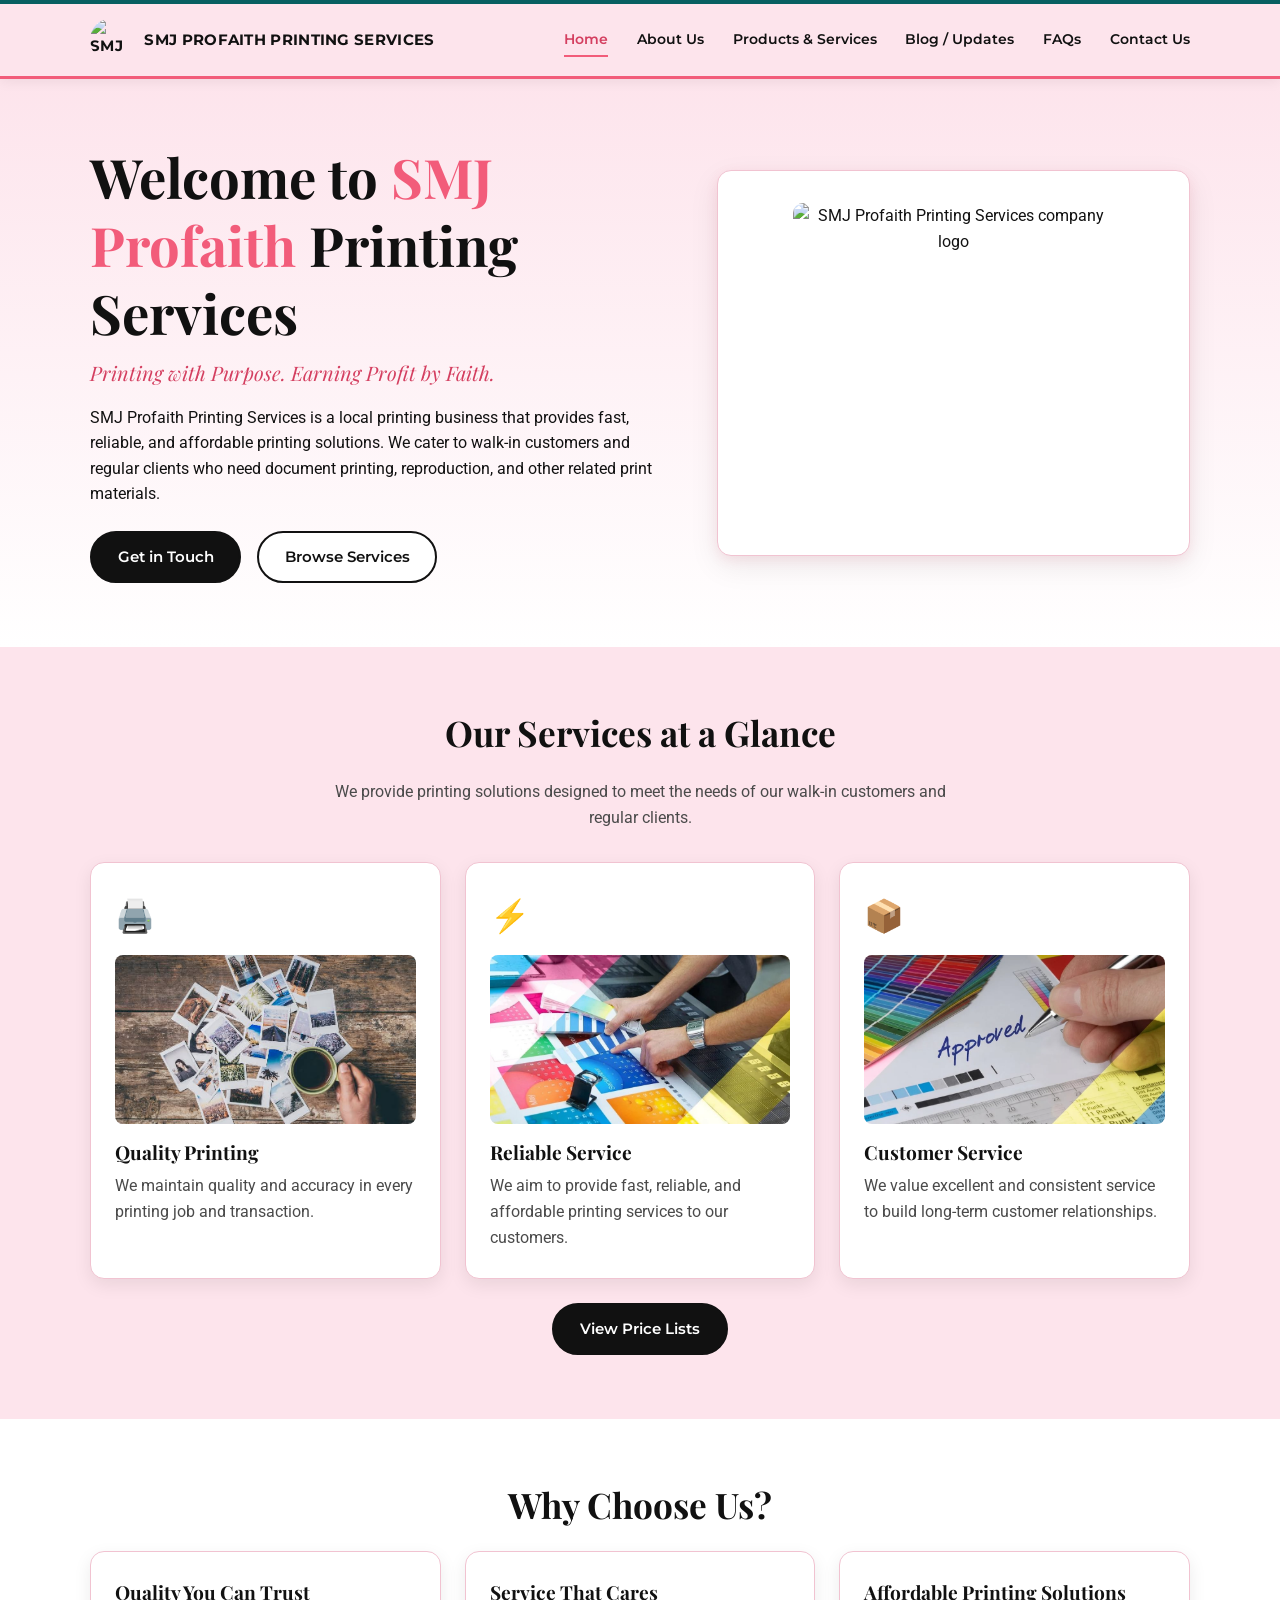
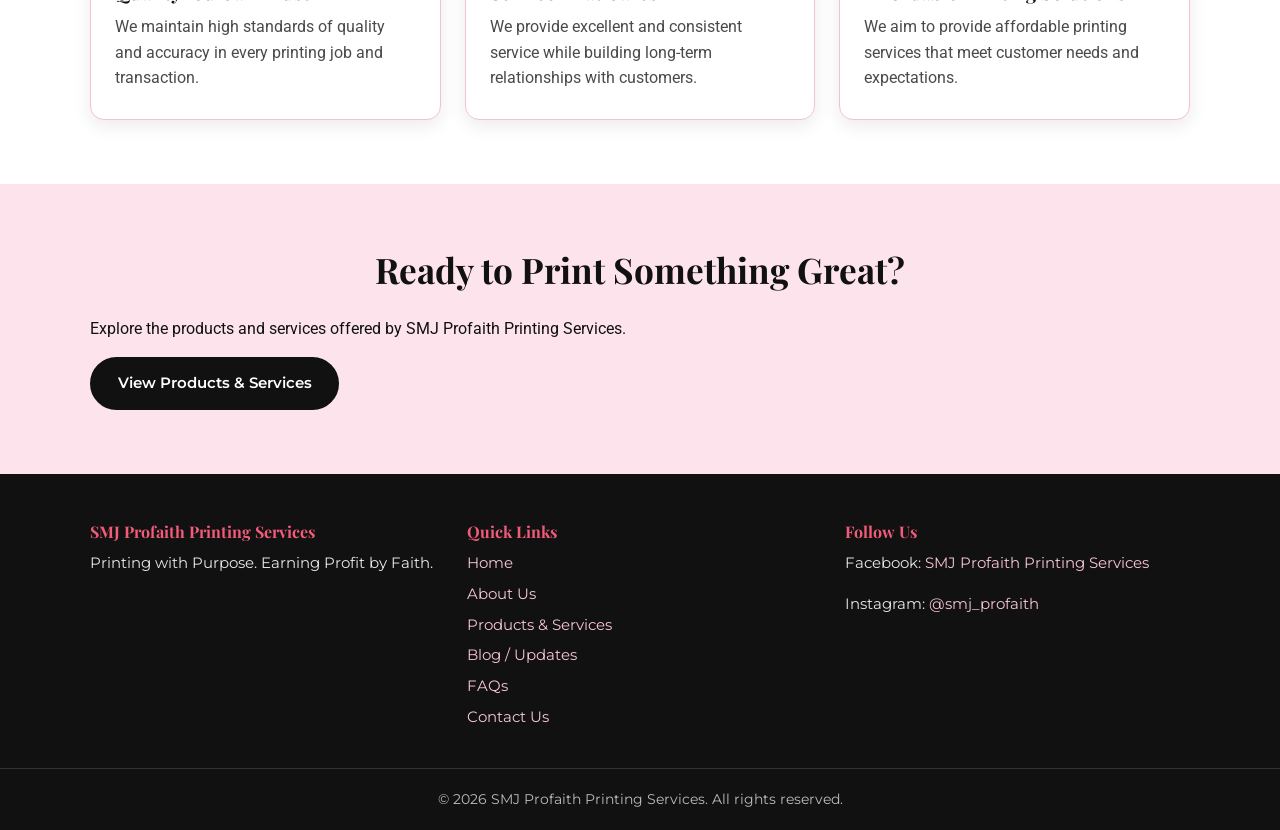
==== commit dafdc801: "Add service images, FB cover, move price list, business hours, update about text" ====
--- a/index.html
+++ b/index.html
@@ -124,6 +124,12 @@
           <article class="card reveal">
             <div class="card-icon" aria-hidden="true">🖨️</div>
 
+            <img
+              class="service-highlight-image"
+              src="assets/services-1.jpg"
+              alt="Printed photographs spread across a wooden table beside a cup of coffee"
+              loading="lazy">
+
             <h3>Quality Printing</h3>
 
             <p>
@@ -136,6 +142,12 @@
           <article class="card reveal">
             <div class="card-icon" aria-hidden="true">⚡</div>
 
+            <img
+              class="service-highlight-image"
+              src="assets/services-2.jpg"
+              alt="A print professional checking color samples and printed sheets on a press"
+              loading="lazy">
+
             <h3>Reliable Service</h3>
 
             <p>
@@ -148,6 +160,12 @@
           <article class="card reveal">
             <div class="card-icon" aria-hidden="true">📦</div>
 
+            <img
+              class="service-highlight-image"
+              src="assets/services-3.jpg"
+              alt="A print proof marked approved beside color swatches and a pen"
+              loading="lazy">
+
             <h3>Customer Service</h3>
 
             <p>
@@ -159,231 +177,10 @@
         </div>
 
 
-        <!-- PRICE LISTS -->
-        <div class="rate-list-heading">
-
-          <h3>Browse Our Price Lists</h3>
-
-          <p>
-            View available printing options and price list references
-            for selected products and services.
-          </p>
-
-        </div>
-
-
-        <div class="rate-card-grid" id="rate-card-grid">
-
-          <article class="rate-card reveal">
-            <a
-              href="assets/service-rates/sintra-board.jpg"
-              target="_blank"
-              rel="noopener noreferrer"
-              aria-label="Open the full Sintra Board price list">
-
-              <img
-                src="assets/service-rates/sintra-board.jpg"
-                alt="Sintra Board price list"
-                width="374"
-                height="561"
-                loading="lazy">
-            </a>
-
-            <h4>Sintra Board</h4>
-            <p class="rate-card-link-label">View full price list ↗</p>
-          </article>
-
-
-          <article class="rate-card reveal">
-            <a
-              href="assets/service-rates/tote-bag.jpg"
-              target="_blank"
-              rel="noopener noreferrer"
-              aria-label="Open the full Tote Bag price list">
-
-              <img
-                src="assets/service-rates/tote-bag.jpg"
-                alt="Tote Bag price list"
-                width="375"
-                height="560"
-                loading="lazy">
-            </a>
-
-            <h4>Tote Bag</h4>
-            <p class="rate-card-link-label">View full price list ↗</p>
-          </article>
-
-
-          <article class="rate-card reveal">
-            <a
-              href="assets/service-rates/ring-bind-document-print.jpg"
-              target="_blank"
-              rel="noopener noreferrer"
-              aria-label="Open the Ring Bind and Document Print price list">
-
-              <img
-                src="assets/service-rates/ring-bind-document-print.jpg"
-                alt="Ring binding and document printing price list"
-                width="377"
-                height="560"
-                loading="lazy">
-            </a>
-
-            <h4>Ring Bind &amp; Document Print</h4>
-            <p class="rate-card-link-label">View full price list ↗</p>
-          </article>
-
-
-          <article class="rate-card reveal">
-            <a
-              href="assets/service-rates/ref-magnet.jpg"
-              target="_blank"
-              rel="noopener noreferrer"
-              aria-label="Open the Ref Magnet price list">
-
-              <img
-                src="assets/service-rates/ref-magnet.jpg"
-                alt="Ref Magnet price list"
-                width="377"
-                height="562"
-                loading="lazy">
-            </a>
-
-            <h4>Ref Magnet</h4>
-            <p class="rate-card-link-label">View full price list ↗</p>
-          </article>
-
-
-          <article class="rate-card reveal">
-            <a
-              href="assets/service-rates/business-card.jpg"
-              target="_blank"
-              rel="noopener noreferrer"
-              aria-label="Open the Business Card price list">
-
-              <img
-                src="assets/service-rates/business-card.jpg"
-                alt="Business Card price list"
-                width="377"
-                height="562"
-                loading="lazy">
-            </a>
-
-            <h4>Business Card</h4>
-            <p class="rate-card-link-label">View full price list ↗</p>
-          </article>
-
-
-          <article class="rate-card reveal">
-            <a
-              href="assets/service-rates/invitation.jpg"
-              target="_blank"
-              rel="noopener noreferrer"
-              aria-label="Open the Invitation price list">
-
-              <img
-                src="assets/service-rates/invitation.jpg"
-                alt="Invitation price list"
-                width="376"
-                height="561"
-                loading="lazy">
-            </a>
-
-            <h4>Invitation</h4>
-            <p class="rate-card-link-label">View full price list ↗</p>
-          </article>
-
-
-          <article class="rate-card reveal">
-            <a
-              href="assets/service-rates/tag-card.jpg"
-              target="_blank"
-              rel="noopener noreferrer"
-              aria-label="Open the Tag and Card price list">
-
-              <img
-                src="assets/service-rates/tag-card.jpg"
-                alt="Tag and Card price list"
-                width="376"
-                height="560"
-                loading="lazy">
-            </a>
-
-            <h4>Tag / Card</h4>
-            <p class="rate-card-link-label">View full price list ↗</p>
-          </article>
-
-
-          <article class="rate-card reveal">
-            <a
-              href="assets/service-rates/sticker.jpg"
-              target="_blank"
-              rel="noopener noreferrer"
-              aria-label="Open the Sticker price list">
-
-              <img
-                src="assets/service-rates/sticker.jpg"
-                alt="Sticker price list"
-                width="375"
-                height="562"
-                loading="lazy">
-            </a>
-
-            <h4>Sticker</h4>
-            <p class="rate-card-link-label">View full price list ↗</p>
-          </article>
-
-
-          <article class="rate-card reveal">
-            <a
-              href="assets/service-rates/tarpaulin.jpg"
-              target="_blank"
-              rel="noopener noreferrer"
-              aria-label="Open the Tarpaulin price list">
-
-              <img
-                src="assets/service-rates/tarpaulin.jpg"
-                alt="Tarpaulin price list"
-                width="375"
-                height="561"
-                loading="lazy">
-            </a>
-
-            <h4>Tarpaulin</h4>
-            <p class="rate-card-link-label">View full price list ↗</p>
-          </article>
-
-
-          <article class="rate-card reveal">
-            <a
-              href="assets/service-rates/photo-print.jpg"
-              target="_blank"
-              rel="noopener noreferrer"
-              aria-label="Open the Photo Print price list">
-
-              <img
-                src="assets/service-rates/photo-print.jpg"
-                alt="Photo Print price list"
-                width="377"
-                height="562"
-                loading="lazy">
-            </a>
-
-            <h4>Photo Print</h4>
-            <p class="rate-card-link-label">View full price list ↗</p>
-          </article>
-
-        </div>
-
         <div class="rate-list-toggle">
-          <button
-            class="btn btn-primary"
-            id="rate-list-toggle"
-            type="button"
-            aria-controls="rate-card-grid"
-            aria-expanded="false">
-            See more
-          </button>
+          <a class="btn btn-primary" href="services.html#price-lists">
+            View Price Lists
+          </a>
         </div>
 
       </div>
--- a/css/base.css
+++ b/css/base.css
@@ -815,6 +815,30 @@
     margin: 0;
 }
 
+.business-hours-status {
+    display: flex;
+    align-items: center;
+    gap: 0.5rem;
+
+    color: #188038;
+    font-weight: 700;
+}
+
+.business-hours-status-icon {
+    display: inline-grid;
+    place-items: center;
+
+    width: 1.25rem;
+    height: 1.25rem;
+
+    background: #188038;
+    color: var(--white);
+    border-radius: 50%;
+
+    font-size: 0.8rem;
+    line-height: 1;
+}
+
 .social-links {
     list-style: none;
 }
--- a/css/pages.css
+++ b/css/pages.css
@@ -1,4 +1,11 @@
 /* Styles for the blog, FAQ, and general page-specific components. */
+
+.logo-panel .about-cover-image {
+  width: 100%;
+  max-width: 100%;
+  height: auto;
+}
+
 /* ==========================================================================
    15. Blog / Updates
    ========================================================================== */
--- a/css/home.css
+++ b/css/home.css
@@ -224,6 +224,16 @@
 /* ==========================================================================
    3. HOMEPAGE SERVICE PRICE-LIST GALLERY
    ========================================================================== */
+
+.service-highlight-image {
+    display: block;
+    width: 100%;
+    max-width: 100%;
+    aspect-ratio: 16 / 9;
+    margin-bottom: 1rem;
+    border-radius: 8px;
+    object-fit: cover;
+}
 
 .rate-list-heading {
     margin: 3rem 0 1.5rem;
